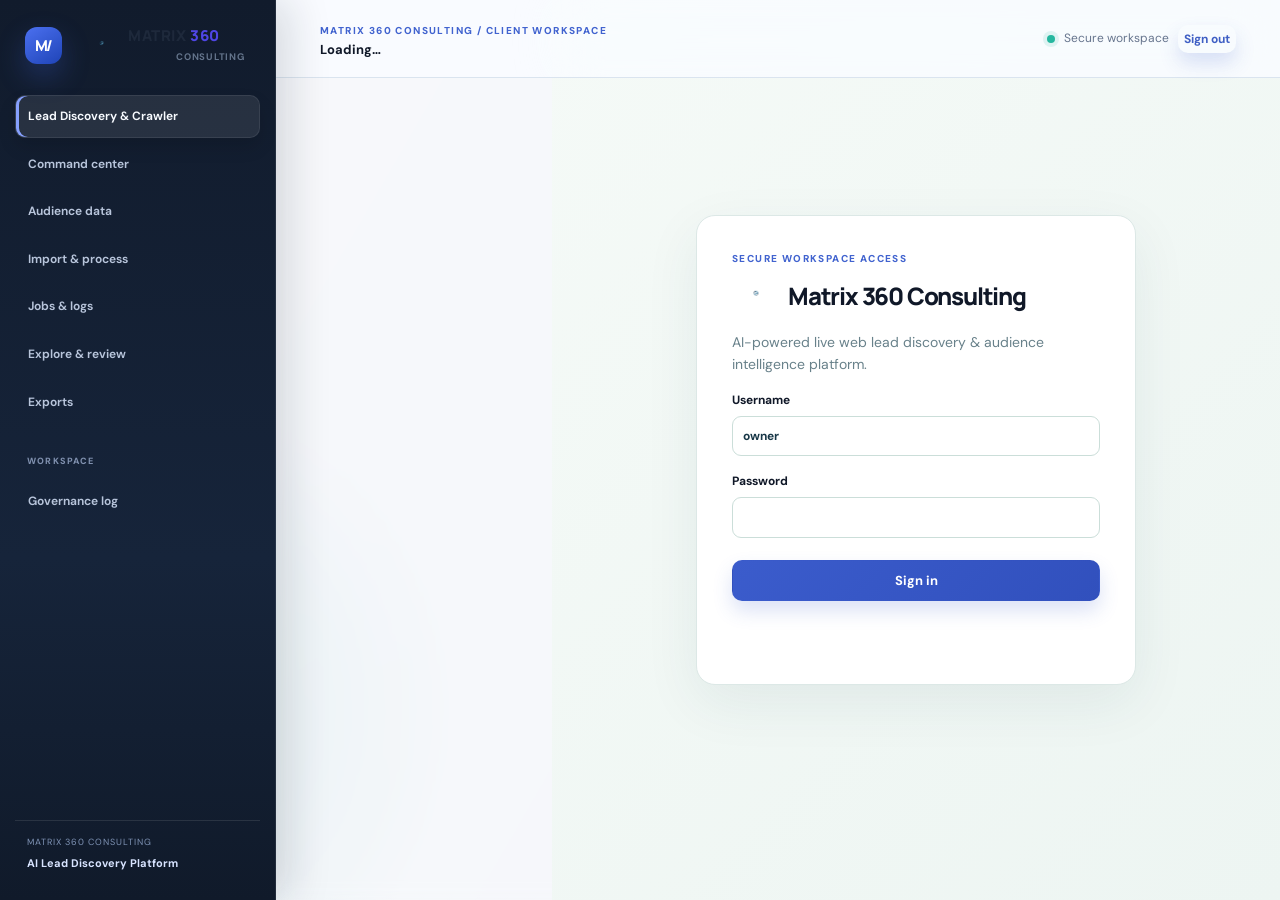
==== index.html @ 5365d666 "fix: deploy static UI at repository root and link live Render backend" ====
<!doctype html>
<html lang="en">
<head>
  <meta charset="utf-8" />
  <meta name="viewport" content="width=device-width, initial-scale=1" />
  <title>Matrix 360 Consulting | AI Lead Discovery & Intelligence Platform</title>
  <link rel="icon" href="/favicon.svg" type="image/svg+xml" />
  <link rel="stylesheet" href="/styles.css" />
  <link rel="stylesheet" href="/overrides.css" />
</head>
<body>
  <div class="app-shell">
    <aside class="sidebar" aria-label="Primary navigation">
      <div class="wordmark" style="display:flex;align-items:center;gap:10px;">
        <img src="/assets/logo.png" alt="Matrix 360 Logo" style="height:36px;width:36px;object-fit:contain;" />
        <div>
          <span style="font-size:15px;font-weight:800;letter-spacing:0.04em;color:#1e293b;display:block;line-height:1.1;">MATRIX <span style="color:#4f46e5;">360</span></span>
          <small style="font-size:9.5px;font-weight:700;color:#64748b;letter-spacing:0.08em;text-transform:uppercase;">Consulting</small>
        </div>
      </div>
      <nav>
        <a class="active" href="#discovery" data-page-link="discovery">Lead Discovery &amp; Crawler</a>
        <a href="#overview" data-page-link="dashboard">Command center</a><a href="#library" data-page-link="upload">Audience data</a>
        <a href="#processing" data-page-link="processing">Import &amp; process</a><a href="#activity" data-page-link="jobs">Jobs &amp; logs</a>
        <a href="#results" data-page-link="results">Explore &amp; review</a><a href="#exports" data-page-link="exports">Exports</a>
        <p>Workspace</p><a href="#audit" data-page-link="audit">Governance log</a>
      </nav>
      <div class="mode">MATRIX 360 CONSULTING<br><strong>AI Lead Discovery Platform</strong></div>
    </aside>
    <main>
      <header><div><span class="eyebrow">MATRIX 360 CONSULTING / CLIENT WORKSPACE</span><strong id="workspace">Loading…</strong></div><div class="status"><i></i> Secure workspace <button id="logout" class="quiet">Sign out</button></div></header>
      <section id="login-panel" class="login-panel">
        <div class="login-card">
          <p class="eyebrow">SECURE WORKSPACE ACCESS</p>
          <div style="display:flex;align-items:center;gap:12px;margin-bottom:12px;">
            <img src="/assets/logo.png" alt="Matrix 360 Logo" style="height:44px;width:44px;object-fit:contain;" />
            <h1 style="margin:0;font-size:24px;">Matrix 360 Consulting</h1>
          </div>
          <p>AI-powered live web lead discovery &amp; audience intelligence platform.</p>
          <form id="login-form"><label>Username<input name="username" autocomplete="username" value="owner" required /></label><label>Password<input name="password" type="password" autocomplete="current-password" required /></label><button>Sign in</button></form><p id="login-error" role="alert"></p>
        </div>
      </section>
      <div id="console" hidden>
        <nav class="workflow-rail" aria-label="Guided workflow">
          <button type="button" class="active" data-workflow-page="discovery" data-workflow-step="0"><span>00</span><strong>Discover</strong><small>Zero-API web crawler</small></button>
          <i aria-hidden="true"></i>
          <button type="button" data-workflow-page="upload" data-workflow-step="1"><span>01</span><strong>Import</strong><small>Upload &amp; inspect</small></button>
          <i aria-hidden="true"></i>
          <button type="button" data-workflow-page="processing" data-workflow-step="2"><span>02</span><strong>Define</strong><small>Review the plan</small></button>
          <i aria-hidden="true"></i>
          <button type="button" data-workflow-page="jobs" data-workflow-step="3"><span>03</span><strong>Review</strong><small>Results &amp; exports</small></button>
        </nav>
                <section id="discovery" class="panel" data-page="discovery">
          <div class="panel-heading">
            <div>
              <p class="eyebrow">STEP 0 · AI LEAD FINDER &amp; SMART DISCOVERY STUDIO</p>
              <h2>AI Lead Finder &amp; Live Web Discovery</h2>
              <p>Find, verify and rank West Bengal business leads with zero effort. Type what you need or tap smart filter pills below—our automated live crawler discovers fresh public company records, verified directors, phone numbers and emails in real-time.</p>
            </div>
          </div>

          <!-- Hero Search & Action Bar -->
          <div style="background:#fff;border:1px solid #e2e8f0;border-radius:16px;padding:18px;box-shadow:0 3px 12px rgba(15,23,42,0.03);">
            <!-- Lead Target & Live Speed Selector -->
            <div style="display:flex;gap:14px;align-items:center;flex-wrap:wrap;margin-bottom:14px;padding-bottom:12px;border-bottom:1px solid #f1f5f9;">
              <label style="font-size:13px;font-weight:700;color:#1e293b;display:flex;align-items:center;gap:8px;">
                <span>🎯 Target Campaign Lead Count:</span>
                <select id="target-lead-count" style="height:36px;border-radius:8px;border:1.5px solid #4f46e5;padding:0 12px;font-size:13px;font-weight:700;color:#1e293b;background:#f8faff;cursor:pointer;">
                  <option value="50">50 leads (Fast ~ 1-2 min)</option>
                  <option value="100">100 leads (Quick ~ 3-4 min)</option>
                  <option value="200" selected>200 leads (Standard Campaign ~ 6-8 min)</option>
                  <option value="500">500 leads (Deep Market Scan ~ 15-20 min)</option>
                  <option value="1000">1,000 leads (Enterprise Scale ~ 35-40 min)</option>
                </select>
              </label>
              <div id="campaign-speed-badge" style="display:none;align-items:center;gap:6px;background:#f0fdf4;border:1px solid #86efac;border-radius:8px;padding:4px 12px;">
                <span style="display:inline-block;width:8px;height:8px;border-radius:50%;background:#22c55e;animation:pulse 1.2s infinite;"></span>
                <span id="campaign-speed-text" style="font-size:12px;font-weight:700;color:#15803d;">0.0 leads/min</span>
              </div>
            </div>

            <!-- Live Progress Bar (shown when crawling) -->
            <div id="campaign-progress-wrap" style="display:none;margin-bottom:14px;background:#f8faff;border:1px solid #cbd5e1;border-radius:10px;padding:12px 16px;">
              <div style="display:flex;justify-content:space-between;align-items:center;margin-bottom:8px;">
                <span style="font-size:12px;font-weight:700;color:#1e293b;" id="campaign-progress-label">🕷️ Live crawling public web data... 0 leads found</span>
                <span style="font-size:12px;font-weight:600;color:#4f46e5;" id="campaign-progress-eta">Estimating time...</span>
              </div>
              <div style="background:#e2e8f0;border-radius:999px;height:8px;overflow:hidden;">
                <div id="campaign-progress-bar" style="height:100%;background:linear-gradient(90deg,#4f46e5,#818cf8);border-radius:999px;width:0%;transition:width 0.4s ease;"></div>
              </div>
              <div style="margin-top:6px;font-size:11px;color:#64748b;" id="campaign-progress-sub">Autonomous zero-API multi-vector crawler scanning West Bengal industrial estates, registries &amp; portals...</div>
            </div>
            <div style="display:flex;gap:10px;align-items:center;flex-wrap:wrap;">
              <input id="discovery-prompt" type="text" placeholder="e.g. Factory, steel &amp; warehouse owners in Howrah &amp; Hooghly with strong business scale..." value="Manufacturing plants, steel fabrication and chemical industrial units in Howrah and Hooghly West Bengal" style="flex:1;min-width:260px;min-height:42px;border-radius:10px;border:1px solid #cbd5e1;padding:0 14px;font-size:13px;font-family:inherit;" />
              <button type="button" id="btn-discover-live" style="background:linear-gradient(135deg,#4f46e5,#4338ca);color:#fff;font-weight:700;border:none;border-radius:10px;padding:0 18px;min-height:42px;cursor:pointer;box-shadow:0 4px 12px rgba(79,70,229,0.22);font-size:13px;">✨ Discover Fresh Leads (Live Crawl)</button>
              <button type="button" id="btn-load-corpus" class="secondary" style="border-radius:10px;min-height:42px;font-size:13px;">🔄 Refresh Leads</button>
            </div>

            <!-- 1-Tap Quick Ideas -->
            <div style="margin-top:12px;padding-top:12px;border-top:1px solid #f1f5f9;display:flex;flex-wrap:wrap;align-items:center;gap:6px;">
              <span style="font-size:12px;font-weight:600;color:#64748b;margin-right:4px;">Quick 1-tap ideas:</span>
              <button type="button" class="pill-btn chip-btn" data-preset="corporate-promoters">👑 Corporate Promoters &amp; MDs (High-Turnover)</button>
              <button type="button" class="pill-btn chip-btn active" data-preset="howrah-steel">🏭 Factory &amp; Warehouse Owners</button>
              <button type="button" class="pill-btn chip-btn" data-preset="luxury-cars">🚘 Luxury Car &amp; Fleet Owners (BMW, Fortuner)</button>
              <button type="button" class="pill-btn chip-btn" data-preset="hni-business">💎 High-Income Business Families</button>
              <button type="button" class="pill-btn chip-btn" data-preset="show-all">🌍 Show All Verified Leads</button>
            </div>

                        <!-- Live Scraping Desktop Window (In-CRM Crawler Monitor) -->
            <div id="live-crawler-desktop" style="display:none;margin-top:14px;background:#0f172a;border-radius:14px;border:1px solid #334155;box-shadow:0 8px 30px rgba(0,0,0,0.25);overflow:hidden;font-family:ui-monospace,SFMono-Regular,Menlo,Monaco,Consolas,monospace;">
              <!-- Simulated Browser & Desktop Chrome Title Bar -->
              <div style="background:#1e293b;padding:8px 14px;display:flex;align-items:center;justify-content:space-between;border-bottom:1px solid #334155;">
                <div style="display:flex;align-items:center;gap:8px;">
                  <span style="display:inline-block;width:11px;height:11px;border-radius:50%;background:#ef4444;"></span>
                  <span style="display:inline-block;width:11px;height:11px;border-radius:50%;background:#f59e0b;"></span>
                  <span style="display:inline-block;width:11px;height:11px;border-radius:50%;background:#10b981;"></span>
                  <span style="font-size:11px;font-weight:700;color:#94a3b8;margin-left:8px;font-family:sans-serif;">🖥️ Matrix 360 Headless Autonomous Web Crawler — Live CRM Desktop Feed</span>
                </div>
                <div style="display:flex;align-items:center;gap:10px;">
                  <span id="desktop-engine-status" style="font-size:10px;color:#38bdf8;background:#0c4a6e;padding:2px 8px;border-radius:4px;font-weight:700;font-family:sans-serif;">ACTIVE LIVE CRAWL</span>
                  <span id="desktop-pages-crawled" style="font-size:11px;color:#a7f3d0;font-family:sans-serif;">Pages Visited: 0</span>
                </div>
              </div>

              <!-- Browser URL Address Bar -->
              <div style="background:#0f172a;padding:8px 14px;display:flex;align-items:center;gap:10px;border-bottom:1px solid #1e293b;">
                <span style="font-size:11px;color:#10b981;display:flex;align-items:center;gap:4px;">🔒 TLS 1.3</span>
                <span style="color:#64748b;font-size:11px;">Visiting:</span>
                <div id="desktop-current-url" style="flex:1;background:#1e293b;border-radius:6px;padding:4px 10px;color:#38bdf8;font-size:11px;overflow:hidden;text-overflow:ellipsis;white-space:nowrap;border:1px solid #334155;">
                  https://duckduckgo.com/html/
                </div>
                <span id="desktop-http-status" style="font-size:10px;font-weight:700;color:#10b981;background:#064e3b;padding:2px 6px;border-radius:4px;">200 OK</span>
              </div>

              <!-- Live Crawler Terminal Feed -->
              <div id="desktop-crawler-log" style="height:150px;overflow-y:auto;padding:12px 14px;color:#38bdf8;font-size:11px;line-height:1.6;background:#020617;">
                <div style="color:#64748b;">[INIT] Matrix 360 autonomous lead crawler initialized...</div>
              </div>

              <!-- Status Footer -->
              <div style="background:#1e293b;padding:6px 14px;display:flex;justify-content:space-between;align-items:center;font-size:11px;color:#94a3b8;font-family:sans-serif;">
                <div><strong style="color:#cbd5e1;">Current Target:</strong> <span id="desktop-current-company" style="color:#38bdf8;">Scanning West Bengal registries...</span></div>
                <div><strong style="color:#cbd5e1;">Verified Contacts Decoded:</strong> <span id="desktop-contacts-count" style="color:#34d399;font-weight:700;">0</span></div>
              </div>
            </div>

            <!-- Automated Live Crawler Pulse Banner -->
            <div id="live-crawl-status" class="live-crawl-banner">
              <div>
                <span class="live-crawl-pulse"></span>
                <strong>Automated Live Crawler:</strong> <span id="live-crawl-status-text">Ready. Continuously crawling 67+ verified industrial estates &amp; public registers.</span>
              </div>
              <div style="display:flex;gap:8px;align-items:center;">
                <span class="badge" style="background:#e0e7ff;color:#4338ca;">100% Zero-API · Autonomous</span>
                <span id="supabase-status-pill" class="badge">Supabase REST Active</span>
              </div>
            </div>
          </div>

          <!-- AI Smart Filters (Interactive Tap Pills) -->
          <div class="smart-filter-container">
            <div style="display:flex;justify-content:space-between;align-items:center;flex-wrap:wrap;gap:8px;">
              <div>
                <strong style="font-size:13px;color:#1e293b;text-transform:uppercase;letter-spacing:0.04em;">Smart Filter Pills</strong>
                <span style="font-size:12px;color:#64748b;margin-left:8px;">Tap pills below to dynamically filter your audience</span>
              </div>
              <div style="display:flex;gap:10px;font-size:12px;">
                <button type="button" id="btn-select-all-pills" style="background:none;border:none;color:#4f46e5;font-weight:700;cursor:pointer;">Select All</button>
                <span style="color:#cbd5e1;">|</span>
                <button type="button" id="btn-reset-pills" style="background:none;border:none;color:#64748b;font-weight:600;cursor:pointer;">Reset Filters</button>
              </div>
            </div>

            <div class="smart-filter-grid">
              <!-- Industry Column -->
              <div class="smart-filter-box">
                <strong>🏭 Company Industry</strong>
                <div class="pill-group" id="filter-group-sector">
                  <button type="button" class="pill-btn active" data-filter-type="sector" data-filter-val="manufacturing">Manufacturing &amp; Steel</button>
                  <button type="button" class="pill-btn active" data-filter-type="sector" data-filter-val="foundry">Foundry &amp; Forging</button>
                  <button type="button" class="pill-btn active" data-filter-type="sector" data-filter-val="logistics">Warehousing &amp; 3PL</button>
                  <button type="button" class="pill-btn active" data-filter-type="sector" data-filter-val="chemical">Chemicals &amp; Plastics</button>
                  <button type="button" class="pill-btn" data-filter-type="sector" data-filter-val="food">Food &amp; Agro Processing</button>
                  <button type="button" class="pill-btn" data-filter-type="sector" data-filter-val="engineering">Engineering &amp; IT</button>
                </div>
              </div>

              <!-- Company Scale Column -->
              <div class="smart-filter-box">
                <strong>📈 Business Scale (Turnover)</strong>
                <div class="pill-group" id="filter-group-turnover">
                  <button type="button" class="pill-btn active" data-filter-type="turnover" data-filter-val="gt_25cr">Enterprise (₹25 Cr+)</button>
                  <button type="button" class="pill-btn active" data-filter-type="turnover" data-filter-val="gt_5cr">Mid-Market (₹5 Cr – ₹25 Cr)</button>
                  <button type="button" class="pill-btn active" data-filter-type="turnover" data-filter-val="gt_1cr">MSME (₹1 Cr – ₹5 Cr)</button>
                  <button type="button" class="pill-btn" data-filter-type="turnover" data-filter-val="all_turnover">Include Unreported</button>
                </div>
              </div>

              <!-- Role Seniority Column -->
              <div class="smart-filter-box">
                <strong>👑 Person's Role</strong>
                <div class="pill-group" id="filter-group-role">
                  <button type="button" class="pill-btn active" data-filter-type="role" data-filter-val="owner">Owner / Promoter / MD</button>
                  <button type="button" class="pill-btn active" data-filter-type="role" data-filter-val="director">Director / Plant Head</button>
                  <button type="button" class="pill-btn" data-filter-type="role" data-filter-val="manager">Procurement / Ops Head</button>
                </div>
              </div>

              <!-- Vehicles & Purchasing Power Column -->
              <div class="smart-filter-box">
                <strong>🚘 Vehicles &amp; Assets</strong>
                <div class="pill-group" id="filter-group-affluence">
                  <button type="button" class="pill-btn active" data-filter-type="affluence" data-filter-val="luxury">Luxury SUVs (BMW, Defender, Fortuner)</button>
                  <button type="button" class="pill-btn active" data-filter-type="affluence" data-filter-val="fleet">Commercial Fleets (BharatBenz, Trucks)</button>
                  <button type="button" class="pill-btn" data-filter-type="affluence" data-filter-val="hni">High Purchasing Power</button>
                </div>
              </div>
            </div>
          </div>

          <!-- 4-Card Summary Metric Strip -->
          <div class="lead-metric-strip">
            <div class="lead-metric-card">
              <span>Matching Verified Leads</span>
              <strong id="stat-matched" style="color:#4f46e5;">0</strong>
              <small>Verified &amp; ready to contact</small>
            </div>
            <div class="lead-metric-card">
              <span>🔥 Top Priority Matches</span>
              <strong id="stat-hot" style="color:#059669;">0</strong>
              <small>Highest qualification fit</small>
            </div>
            <div class="lead-metric-card">
              <span>Average Business Scale</span>
              <strong id="stat-turnover" style="color:#0f172a;">₹0 Cr</strong>
              <small>Annual turnover estimate</small>
            </div>
            <div class="lead-metric-card">
              <span>Average Car / Fleet Value</span>
              <strong id="stat-cars" style="color:#d97706;">₹0 L</strong>
              <small>Observed vehicles &amp; fleets</small>
            </div>
          </div>

          <!-- Leads Table with Best Leads Sorting & 1-Click Engine Transfer -->
          <div class="leads-section" style="margin-top:20px;">
            <div class="leads-header-row">
              <div style="display:flex;align-items:center;gap:12px;flex-wrap:wrap;">
                <label style="font-size:12px;font-weight:700;color:#334155;">Sort By:
                  <select id="leads-sort-by" style="height:36px;border-radius:8px;border:1px solid #cbd5e1;padding:0 8px;font-size:12px;font-weight:600;">
                    <option value="best_fit">✨ Best Overall Match for Brand</option>
                    <option value="buying_power">💎 Highest Buying Power &amp; Wealth</option>
                    <option value="turnover">🏢 Largest Company Turnover First</option>
                    <option value="cars">🚘 Most Expensive Cars &amp; Fleets First</option>
                    <option value="confidence">🎯 Highest Verification Confidence</option>
                  </select>
                </label>
                <select id="leads-filter-district" style="height:36px;border-radius:8px;border:1px solid #cbd5e1;padding:0 8px;font-size:12px;">
                  <option value="all">All Districts</option>
                  <option value="Howrah">Howrah</option>
                  <option value="Hooghly">Hooghly</option>
                  <option value="Kolkata">Kolkata</option>
                  <option value="Paschim Bardhaman">Paschim Bardhaman</option>
                  <option value="North 24 Parganas">North 24 Parganas</option>
                  <option value="South 24 Parganas">South 24 Parganas</option>
                </select>
                <input type="search" id="leads-search-input" placeholder="Search name, company, car, or city..." style="height:36px;border-radius:8px;border:1px solid #cbd5e1;padding:0 12px;font-size:12px;min-width:220px;" />
              </div>
              <div style="display:flex;gap:8px;align-items:center;flex-wrap:wrap;">
                <button type="button" id="btn-download-csv" class="secondary" style="border-radius:8px;height:38px;font-size:12px;font-weight:700;">⬇ Full CSV</button>
                <button type="button" id="btn-download-whatsapp" style="background:linear-gradient(135deg,#25d366,#128c7e);color:#fff;border:none;font-weight:700;border-radius:8px;padding:0 14px;height:38px;font-size:12px;cursor:pointer;box-shadow:0 4px 10px rgba(37,211,102,0.22);">📱 WhatsApp Campaign</button>
                <button type="button" id="btn-download-email" style="background:linear-gradient(135deg,#3b82f6,#2563eb);color:#fff;border:none;font-weight:700;border-radius:8px;padding:0 14px;height:38px;font-size:12px;cursor:pointer;box-shadow:0 4px 10px rgba(59,130,246,0.22);">📧 Email Campaign</button>
                <button type="button" id="btn-send-to-engine" style="background:linear-gradient(135deg, #059669, #10b981);color:#fff;border:none;font-weight:700;border-radius:8px;padding:0 16px;height:38px;font-size:12px;cursor:pointer;box-shadow:0 4px 12px rgba(16,185,129,0.25);">🚀 Send to Engine →</button>
              </div>
            </div>

            <div class="table-wrap" style="max-height:560px;overflow-y:auto;border-radius:10px;border:1px solid #e2e8f0;">
              <table>
                <thead>
                  <tr>
                    <th>Company Name</th>
                    <th>District</th>
                    <th>Director / Contact Person</th>
                    <th>Phone</th>
                    <th>Email</th>
                    <th>Est. Turnover</th>
                    <th>Observed Fleet / Vehicles</th>
                    <th>Brand Fit</th>
                    <th>Score</th>
                  </tr>
                </thead>
                <tbody id="discovery-leads-tbody">
                  <tr><td colspan="9" style="text-align:center;padding:24px;">Loading discovered leads from live corpus…</td></tr>
                </tbody>
              </table>
            </div>
            <div id="discovery-transfer-status" class="notice" style="margin-top:12px;" hidden></div>
          </div>
        </section>
        <section id="overview" class="page-heading spatial-hero" data-page="dashboard"><div><p class="eyebrow">COMMAND CENTER</p><h1>Audience intelligence, in perspective.</h1><p>Bring source data, evidence-bound West Bengal classifications and review-ready exports into one accountable workspace.</p></div><div class="hero-actions"><span class="hero-orb" aria-hidden="true"></span><button id="new-job">Import audience data →</button></div></section>
        <section class="metrics" aria-label="Workspace statistics" data-page="dashboard"><article><span>Datasets</span><strong id="dataset-count">0</strong></article><article><span>Queued / running</span><strong id="active-count">0</strong></article><article><span>Completed</span><strong id="completed-count">0</strong></article><article><span>Review queue</span><strong id="review-count">0</strong></article></section>
        <section id="library" class="panel" data-page="upload"><div class="panel-heading"><div><p class="eyebrow">STEP 1 OF 3 · DATA LIBRARY</p><h2>Upload sources</h2><p>CSV, TSV, XLSX, XLS, XLSB or Parquet. Files stream to the local service; formulas are never executed.</p></div></div>
          <form id="upload-form"><label class="dropzone" id="dropzone" tabindex="0"><input id="files" name="files" type="file" multiple accept=".csv,.tsv,.xlsx,.xls,.xlsb,.parquet,.jsonl,.ndjson" /><strong>Drop one or more source files here</strong><span>One file works for a quick test; multiple files are kept as separate sources in the same processing job. Folder selection is supported in Chromium-based browsers.</span><input id="folder" type="file" webkitdirectory directory multiple hidden /></label><div class="upload-actions"><button type="button" class="secondary" id="choose-files">Choose files</button><button type="button" class="secondary" id="choose-folder">Choose folder</button><button id="upload" disabled>Upload &amp; inspect</button></div></form>
          <div id="file-tree" class="file-tree empty">No files selected.</div><div id="inspection" class="inspection" hidden></div>
          <section id="schema-catalog" class="schema-catalog" hidden aria-live="polite"><div class="schema-catalog-heading"><div><p class="eyebrow">IMPORT-LED FILTER CATALOG</p><h3>Fields detected from this dataset</h3><p id="schema-catalog-copy">Core identity and location fields are preserved. The remaining observed columns become filter candidates.</p></div><button id="improve-schema" class="secondary" type="button" hidden>AI refine labels</button></div><div id="schema-summary" class="schema-summary"></div><div id="schema-fields" class="schema-fields"></div><p id="schema-ai-notice" class="notice"></p></section>
        </section>
        <section id="processing" class="panel" data-page="processing"><div class="panel-heading"><div><p class="eyebrow">STEP 2 OF 3 · PROCESSING</p><h2>Tell us what you need</h2><p>Use your preferred language. Describe the audience in plain words, or leave it empty to process the complete uploaded dataset with the evidence-bound V4 rules.</p></div></div><div class="mode-switch" role="group" aria-label="Processing mode"><button type="button" class="selected" data-process-mode="verified">Guided AI</button><button type="button" data-process-mode="ai-direct">AI Direct</button></div><div id="dataset-picker" class="empty">Upload a dataset to begin.</div><div id="verified-mode"><div class="ai-direct"><div><p class="eyebrow">GUIDED AI · REVIEWABLE FILTERS</p><h3>Describe the intended audience</h3><p id="pipeline-planner-status">Write in any language. AI receives only your objective and eligible non-contact column headers—never source rows, names, phones, emails or addresses.</p></div><label>What should this data find? <span class="field-optional">Optional</span><textarea id="pipeline-objective" maxlength="600" placeholder="Example: Howrah ke manufacturing businesses / West Bengal manufacturing companies in Howrah"></textarea><small class="notice">No filters in your request? Leave this blank and start complete evidence-bound processing.</small></label><div class="ai-actions"><button id="suggest-pipeline-plan" type="button" class="secondary" disabled>Prepare safe plan</button><button id="preview-pipeline-plan" type="button" class="secondary" disabled>Validate &amp; preview</button></div><div id="pipeline-plan-status" class="notice">Select an uploaded dataset. You can either describe the audience or process all uploaded records.</div><div id="pipeline-plan-editor" class="filter-plan-editor" hidden></div></div><div class="filters"><label>Client export files<select id="process-profile-filter" multiple size="4"><option value="lakhotia" selected>Lakhotia Industrial</option><option value="shree" selected>Shree Heights</option><option value="vrindavan" selected>Vrindavan Greens</option></select></label><label>Limit client exports to districts<select id="process-district-filter" multiple size="6"></select></label><label><input id="ai-review-enabled" type="checkbox" /> Optional AI research review<small>Uses company, sector, district and geography status only. It adds review suggestions, never changes a classification or export. It requires a positive local spending cap and explicit approval.</small></label><small>Leave districts unselected to include matches from every West Bengal district. A record can remain in more than one selected client file when it matches more than one profile.</small></div><button id="start-job" disabled>Start complete evidence-bound processing</button></div><div id="ai-direct-mode" hidden><div class="ai-direct"><div><p class="eyebrow">AI DIRECT · PLAN THEN EXECUTE</p><h3>Start from a business profile</h3><p>AI context: the selected versioned business profile, your objective, and eligible non-contact headers. Source rows, names, phones, emails and addresses never leave this service.</p></div><label>Business profile<select id="ai-direct-profile"><option value="">No profile context</option></select></label><label>Objective<textarea id="ai-objective" maxlength="600" placeholder="Write the outcome in your preferred language"></textarea></label><div class="ai-actions"><button id="suggest-audience-plan" type="button" class="secondary" disabled>Prepare safe plan</button><button id="start-ai-job" type="button" disabled>Approve plan &amp; generate leads</button></div><div id="audience-plan" class="notice">Select an uploaded dataset, choose a profile prompt if applicable, then review the generated filter plan.</div></div></div><p class="notice">Exports are research outputs, not consent to contact. The local Matrix Engine V4 rules are versioned and testable.</p></section>
        <section id="activity" class="panel" data-page="jobs"><div class="panel-heading"><div><p class="eyebrow">STEP 3 OF 3 · JOBS &amp; LOGS</p><h2>Current processing</h2><p>Only queued and running work appears here. Open History to access earlier imports, completed jobs, logs and downloads.</p></div><div class="job-heading-actions"><button id="toggle-history-drawer" type="button" class="secondary">Open history <span id="job-history-count">0</span></button><button class="secondary refresh">Refresh</button></div></div><div id="jobs" class="empty">No processing is running. Open History to inspect completed work or download exports.</div><div id="job-log" class="job-log empty">Choose a job from History to see its processing log.</div><a id="download-job-log" class="secondary log-download" hidden>Download selected job log</a></section>
          <section id="results" class="panel" data-page="results"><div class="panel-heading"><div><p class="eyebrow">RESULTS &amp; REVIEW</p><h2>Audience explorer</h2><p>Layer observed source filters to define a campaign segment. Filters never infer consent or intent.</p></div><div><input id="search" placeholder="Search name, company, city or email" /><button id="run-search" class="secondary">Search</button></div></div><div class="filters"><label>Geography<select id="geo-filter" multiple size="5"><option>WB_CONFIRMED</option><option>WB_POSSIBLE</option><option>OUTSIDE_WB</option><option>GEO_UNKNOWN</option><option>REVIEW_REQUIRED</option></select></label><label>Districts<select id="district-filter" multiple size="6"></select></label><label>Client research views<select id="profile-filter" multiple size="3"><option value="lakhotia">Lakhotia Industrial</option><option value="shree">Shree Heights</option><option value="vrindavan">Vrindavan Greens</option></select></label><small>Filters combine with AND. Multiple values inside a filter use OR.</small></div><div class="filter-builder"><div><p class="eyebrow">FULL-DATASET FILTER BUILDER</p><h3>Filter only what this processed dataset contains</h3><p id="filter-hint" class="notice">Select a processed job to inspect available fields.</p></div><div class="filter-controls"><label>Field<select id="advanced-filter-field" disabled></select></label><label>Rule<select id="advanced-filter-operator" disabled><option value="contains">contains</option><option value="not_contains">does not contain</option><option value="is_any_of">is exactly one of</option><option value="is_none_of">is not one of</option><option value="is_present">is present</option><option value="is_empty">is empty</option></select></label><label id="advanced-filter-value-label">Value<input id="advanced-filter-value" list="advanced-filter-values" placeholder="For example: Tata, SUV, manufacturing" disabled /><datalist id="advanced-filter-values"></datalist></label><button id="add-advanced-filter" class="secondary" disabled>Add filter</button></div><div id="active-advanced-filters" class="filter-chips empty">No additional filters applied.</div><p id="vehicle-filter-notice" class="notice" hidden></p></div><p id="result-meta" class="notice">Select a completed job to review its records.</p><div class="table-wrap" style="max-height:560px;overflow-y:auto;border-radius:10px;border:1px solid #e2e8f0;"><table><thead id="result-head"></thead><tbody id="result-body"></tbody></table></div></section>
        <section id="exports" class="panel" data-page="exports"><div class="panel-heading"><div><p class="eyebrow">EXPORTS</p><h2>Download generated files</h2><p>Choose a completed job, then download individual client CSVs, the combined workbook, or the manifest.</p></div></div><div id="export-list" class="empty">Select a completed job to load exports.</div></section>
        <section id="audit" class="panel" data-page="audit"><div class="panel-heading"><div><p class="eyebrow">AUDIT LOG</p><h2>Recent local activity</h2></div><a href="/api/v1/audit/download" class="secondary">Download audit log</a></div><div id="audit-list" class="empty">No activity loaded.</div></section>
        <button id="history-drawer-tab" class="history-drawer-tab" type="button" aria-controls="history-drawer">History <span id="history-tab-count">0</span></button>
        <aside id="history-drawer" class="history-drawer" aria-label="Workspace history" hidden><div class="history-drawer-heading"><div><p class="eyebrow">WORKSPACE HISTORY</p><h2>Imports, jobs &amp; files</h2><p>Everything completed or previously uploaded is kept here.</p></div><button id="close-history-drawer" class="quiet" type="button" aria-label="Hide history">×</button></div><section class="history-section"><div class="history-section-heading"><strong>Imported data</strong><span id="history-dataset-count">0</span></div><p class="notice">Choose a prior import to process it again.</p><div id="history-dataset-list" class="history-list empty">No imported datasets.</div></section><section class="history-section"><div class="history-section-heading"><strong>Completed jobs</strong><span id="history-job-count">0</span></div><p class="notice">Choose a job to view its log, results and downloads.</p><div id="history-drawer-list" class="history-list empty">No completed jobs.</div></section></aside>
      </div>
    </main>
  </div>
  <div id="toast" role="status" aria-live="polite"></div>
  <script src="/app.js"></script>
</body>
</html>
---- styles.css ----
@import url('https://fonts.googleapis.com/css2?family=DM+Sans:wght@400;500;600;700&family=Manrope:wght@500;600;700;800&display=swap');

:root{--ink:#183747;--muted:#68818a;--teal:#087c79;--teal-dark:#075b59;--mint:#e9f4ef;--cream:#f8faf9;--paper:#fff;--line:#dce8e6;--amber:#9a6a2b;--shadow:0 18px 55px rgba(22,70,74,.075)}
.mode-switch{display:flex;gap:.45rem;margin:0 0 1rem}.mode-switch button{background:#eef3f5;color:#31505a;border:1px solid #d7e2e5}.mode-switch button.selected{background:#097b89;color:#fff;border-color:#097b89}.ai-direct{border:1px solid #cfe4e7;border-radius:14px;padding:1rem;background:#f8fcfc;display:grid;gap:.8rem}.ai-direct textarea{display:block;width:100%;min-height:88px;margin-top:.35rem;resize:vertical;font:inherit;padding:10px;border:1px solid #cbded9;border-radius:9px}.ai-actions{display:flex;gap:.6rem;flex-wrap:wrap}.ai-direct code{display:block;white-space:pre-wrap;overflow-wrap:anywhere;margin:.5rem 0;color:#174c56}
*{box-sizing:border-box}html{scroll-behavior:smooth}body{margin:0;background:var(--cream);color:var(--ink);font:14px/1.55 'DM Sans',Segoe UI,sans-serif}.app-shell{display:flex;min-height:100vh}.sidebar{position:fixed;z-index:4;width:248px;min-height:100vh;background:#edf5f2;color:var(--ink);padding:25px 14px 18px;border-right:1px solid #d8e7e2;display:flex;flex-direction:column}.wordmark{font:800 19px Manrope,sans-serif;letter-spacing:-.06em;color:var(--ink);padding:5px 12px 29px}.wordmark:before{content:'M/';display:inline-grid;place-items:center;width:37px;height:37px;margin-right:10px;border-radius:10px;background:var(--teal);color:#fff;font-size:15px;letter-spacing:-.12em;vertical-align:middle}.wordmark span{color:var(--teal)}.wordmark small{display:block;margin:7px 0 0 48px;font:700 9px 'DM Sans',sans-serif;letter-spacing:.13em;text-transform:uppercase;color:#72908d}.sidebar nav{display:grid;gap:3px}.sidebar a{padding:10px 12px;border-radius:9px;color:#55717a;text-decoration:none;font-size:12px;font-weight:650;transition:background .18s,color .18s,box-shadow .18s}.sidebar a:hover,.sidebar a.active{background:#fff;color:var(--teal);box-shadow:inset 3px 0 var(--teal),0 3px 12px rgba(20,85,74,.06)}.sidebar nav p{font-size:9px;font-weight:800;letter-spacing:.13em;text-transform:uppercase;margin:22px 12px 6px;color:#7d9894}.mode{margin-top:auto;padding:15px 12px 5px;border-top:1px solid #d7e5e1;color:#78918d;font-size:9px;letter-spacing:.11em}.mode strong{display:block;margin-top:5px;font-size:11px;letter-spacing:0;color:#17635d}main{margin-left:248px;width:calc(100% - 248px);max-width:1540px;padding-bottom:60px}header{height:76px;background:rgba(255,255,255,.94);backdrop-filter:blur(16px);border-bottom:1px solid var(--line);display:flex;align-items:center;justify-content:space-between;padding:0 42px}.eyebrow{font-size:10px;font-weight:800;letter-spacing:.14em;color:var(--teal);margin:0 0 7px}.status{font-size:12px;color:var(--muted);display:flex;gap:9px;align-items:center}.status i{height:8px;width:8px;border-radius:50%;background:#0b8a7c;box-shadow:0 0 0 3px #e1f3eb}.quiet{border:0;background:none;color:var(--teal);padding:6px;font:700 12px 'DM Sans',sans-serif;cursor:pointer}.page-heading{padding:48px 42px 28px;display:flex;justify-content:space-between;align-items:end}.page-heading h1{font:800 32px Manrope,sans-serif;letter-spacing:-.05em;margin:0 0 8px}.page-heading p{margin:0;color:var(--muted);max-width:650px}.page-heading button,button{background:var(--teal);color:white;border:1px solid var(--teal);padding:11px 17px;border-radius:10px;font:700 13px 'DM Sans',sans-serif;cursor:pointer;transition:transform .15s,background .15s,box-shadow .15s}button:hover:not(:disabled){background:var(--teal-dark);transform:translateY(-1px);box-shadow:0 6px 14px rgba(6,112,103,.16)}button:disabled{opacity:.5;cursor:not-allowed}.secondary{background:#fff;color:var(--ink);border-color:#cbded9}.secondary:hover:not(:disabled){background:#f0f8f5;color:var(--teal);border-color:var(--teal)}.metrics{padding:0 42px;display:grid;grid-template-columns:repeat(4,1fr);gap:13px}.metrics article,.panel{background:var(--paper);border:1px solid var(--line);border-radius:16px;box-shadow:0 5px 28px rgba(33,74,69,.035)}.metrics article{padding:18px}.metrics span{display:block;color:var(--muted);font-size:11px}.metrics strong{font:800 28px Manrope,sans-serif;color:#123f43;margin-top:5px;display:block;letter-spacing:-.04em}.panel{margin:18px 42px;padding:25px}.panel-heading{display:flex;justify-content:space-between;align-items:start;margin-bottom:19px}.panel h2{font:750 20px Manrope,sans-serif;letter-spacing:-.035em;margin:0 0 5px}.panel-heading p:not(.eyebrow),.notice{color:var(--muted);margin:0}.notice{font-size:12px}.dropzone{display:flex;min-height:145px;border:1.5px dashed #9cc7bd;border-radius:14px;align-items:center;justify-content:center;flex-direction:column;gap:5px;background:#f7fbf9;cursor:pointer;color:var(--muted);transition:.18s}.dropzone strong{font:750 15px Manrope,sans-serif;color:var(--ink)}.dropzone input{display:none}.dropzone.dragging{border-color:var(--teal);background:#edf8f3}.upload-actions{display:flex;gap:10px;margin:15px 0}.file-tree,.inspection{border-top:1px solid var(--line);padding-top:13px}.file-tree.empty,.empty{color:var(--muted)}.file-tree div,.inspection div,.audit{display:flex;justify-content:space-between;padding:10px 0;border-bottom:1px solid #eef3f1}.file-tree span,.audit span{color:var(--muted);font-size:12px}.inspection{display:grid;grid-template-columns:repeat(auto-fit,minmax(260px,1fr));gap:12px}.inspection div{display:block;border:1px solid var(--line);padding:13px;border-radius:11px;background:#fcfefd}.inspection p{color:var(--muted);font-size:12px}.inspection code{font-size:11px;word-break:break-word}.dataset{display:flex;gap:10px;padding:12px;border:1px solid var(--line);border-radius:11px;margin-bottom:8px;cursor:pointer;background:#fbfdfc}.dataset:hover{border-color:#93c7ba}.dataset small{display:block;color:var(--muted);margin-top:3px}.job-list{display:grid;gap:8px}.job{background:#fff;color:var(--ink);border-color:var(--line);display:flex;align-items:center;justify-content:space-between;text-align:left}.job.selected{border-color:#56a99b;background:#f0faf5}.job small{display:block;color:var(--muted);font-weight:400}.filters{display:flex;align-items:end;gap:13px;flex-wrap:wrap;background:#f4f9f7;border:1px solid #dfede7;border-radius:12px;padding:14px;margin-bottom:14px}.filters label{display:grid;gap:5px;color:#45636a;font-size:11px;font-weight:800}.filters select{min-width:166px;background:#fff}.filters small{font-size:11px;color:var(--muted);padding-bottom:3px}select,input{font:inherit;padding:10px;border:1px solid #cbded9;border-radius:9px;background:#fff;color:var(--ink)}select:focus,input:focus{outline:3px solid rgba(15,133,125,.13);border-color:var(--teal)}.table-wrap{overflow:auto;max-height:440px;border:1px solid var(--line);border-radius:11px}table{border-collapse:collapse;width:100%;font-size:12px}th{text-align:left;text-transform:uppercase;letter-spacing:.06em;background:#f7faf9;position:sticky;top:0;color:#728a8d;font-size:10px}th,td{padding:11px 12px;border-bottom:1px solid var(--line);white-space:nowrap}.export{display:flex;justify-content:space-between;padding:13px 0;border-bottom:1px solid var(--line);color:var(--teal);text-decoration:none;font-weight:700}.export span{font-size:12px;color:var(--muted);font-weight:400}#search{width:260px}.login-panel{position:fixed;inset:0 0 0 248px;background:linear-gradient(135deg,#f5faf7,#edf5f2);z-index:2;display:grid;place-items:center}.login-card{width:min(440px,calc(100vw - 48px));background:#fff;border:1px solid var(--line);border-radius:19px;padding:35px;box-shadow:var(--shadow)}.login-card h1{font:800 32px Manrope,sans-serif;letter-spacing:-.05em;margin:0}.login-card>p:not(.eyebrow){color:var(--muted)}form label{display:grid;gap:6px;margin:16px 0;font-weight:700;font-size:12px}form button{width:100%;margin-top:6px}#login-error{color:#b42318;min-height:20px}#toast{position:fixed;right:25px;bottom:25px;background:#133f43;color:#fff;padding:13px 17px;border-radius:10px;box-shadow:var(--shadow);opacity:0;transform:translateY(10px);transition:.2s;pointer-events:none}.show{opacity:1!important;transform:none!important}@media(max-width:900px){.sidebar{width:68px;padding:18px 8px}.wordmark{font-size:0;padding:4px 4px 25px}.wordmark:before{margin:0}.wordmark span,.wordmark small,.sidebar nav p,.sidebar a{font-size:0}.sidebar a{height:40px;padding:0}.mode{display:none}main{margin-left:68px;width:calc(100% - 68px)}.login-panel{left:68px}}@media(max-width:760px){header,.page-heading,.metrics,.panel{padding-left:18px;padding-right:18px;margin-left:0;margin-right:0}.metrics{grid-template-columns:repeat(2,1fr)}.page-heading{align-items:start;gap:18px;flex-direction:column}.panel-heading{gap:12px;flex-direction:column}#search{width:100%}.export{gap:12px;flex-direction:column}.filters{align-items:stretch}.filters label{flex:1}.filters select{width:100%;min-width:0}}@media(max-width:500px){.sidebar{display:none}main{margin:0;width:100%}.login-panel{left:0}.metrics{grid-template-columns:1fr 1fr}.metrics strong{font-size:23px}header{height:66px}.status{font-size:0}.status .quiet{font-size:12px}}
---- overrides.css ----
[hidden] { display: none !important; }
/* Layered, low-contrast city architecture is decorative only. The remote
   Unsplash image is requested at 3840px and all controls retain opaque text
   surfaces for readability. */
body { background:#081721; background-image:linear-gradient(120deg,rgba(5,17,27,.93),rgba(13,42,49,.76)),url('https://images.unsplash.com/photo-1486406146926-c627a92ad1ab?auto=format&fit=crop&w=3840&q=85'); background-attachment:fixed; background-position:center; background-size:cover; }
body::before { content:''; position:fixed; inset:0; pointer-events:none; background:radial-gradient(circle at 78% 12%,rgba(66,232,203,.16),transparent 28%),radial-gradient(circle at 8% 90%,rgba(54,124,255,.14),transparent 24%); z-index:-1; }
.app-shell { background:linear-gradient(90deg,rgba(7,22,32,.78),rgba(10,27,38,.32)); }
.sidebar { width:264px; background:linear-gradient(180deg,rgba(9,28,39,.9),rgba(11,40,48,.76)); border-right:1px solid rgba(199,239,235,.17); color:#e8f8f7; backdrop-filter:blur(22px) saturate(140%); box-shadow:20px 0 60px rgba(0,0,0,.15); }
.sidebar + main { margin-left:264px; width:calc(100% - 264px); }.login-panel { left:264px; }
.wordmark,.wordmark small,.mode,.mode strong { color:#e8f8f7; }
.wordmark span { color:#6bf0d8; }
.wordmark:before { background:linear-gradient(135deg,#2ae6cf,#2282ff); box-shadow:0 12px 28px rgba(42,230,207,.22); }
.sidebar a { color:#b7d1d3; }
.sidebar a:hover,.sidebar a.active { background:rgba(239,255,253,.11); color:#fff; box-shadow:inset 3px 0 #6bf0d8,0 12px 28px rgba(0,0,0,.12); }
.sidebar nav p { color:#7eafb0; }.mode { border-top-color:rgba(199,239,235,.15); }
main { max-width:none; background:linear-gradient(105deg,rgba(244,251,252,.86),rgba(225,244,242,.69)); backdrop-filter:blur(8px); }
header { position:sticky; top:0; z-index:3; background:rgba(247,253,253,.7); border-bottom-color:rgba(29,82,92,.14); backdrop-filter:blur(22px) saturate(150%); }
.status { color:#40616b; }.spatial-hero { position:relative; overflow:hidden; margin:24px 24px 18px; padding:42px 32px; border:1px solid rgba(255,255,255,.58); border-radius:24px; background:linear-gradient(135deg,rgba(8,39,53,.92),rgba(10,104,101,.72)); color:#edffff; box-shadow:0 30px 60px rgba(5,28,36,.2),inset 0 1px rgba(255,255,255,.2); }
.spatial-hero::before { content:''; position:absolute; inset:0; background:linear-gradient(90deg,rgba(3,17,28,.1),rgba(3,17,28,.8)),url('https://images.unsplash.com/photo-1497366754035-f200968a6e72?auto=format&fit=crop&w=3840&q=85') center/cover; mix-blend-mode:screen; opacity:.42; }
.spatial-hero > * { position:relative; z-index:1; }.spatial-hero .eyebrow{color:#9dfbed}.spatial-hero h1{color:#fff}.spatial-hero p{color:#d4eeee}.hero-actions{display:flex;align-items:center;gap:18px}.hero-orb{display:block;width:70px;height:70px;border-radius:50%;background:radial-gradient(circle at 30% 25%,#bbfff6,#2ce2cd 35%,#2a75fd 70%);box-shadow:0 0 0 12px rgba(224,255,252,.09),0 20px 30px rgba(0,0,0,.24);}
.metrics { padding:0 24px; gap:16px; }.metrics article,.panel { border-color:rgba(255,255,255,.6); background:linear-gradient(135deg,rgba(255,255,255,.78),rgba(248,255,254,.56)); box-shadow:0 18px 42px rgba(15,53,58,.11),inset 0 1px rgba(255,255,255,.82); backdrop-filter:blur(18px) saturate(135%); }
.metrics article { border-radius:18px; }.panel { margin:18px 24px; border-radius:20px; }.page-heading:not(.spatial-hero) { padding:40px 24px 20px; }.page-heading button,button{background:linear-gradient(135deg,#0c827d,#166fde);border-color:transparent;box-shadow:0 12px 24px rgba(10,88,114,.2)}button:hover:not(:disabled){background:linear-gradient(135deg,#0a6866,#165cb4)}.secondary{background:rgba(255,255,255,.62);color:#164551;border-color:rgba(20,95,99,.2);box-shadow:none}.secondary:hover:not(:disabled){background:#fff;color:#0c7774}
.dropzone,.filter-builder,.filters { background:linear-gradient(135deg,rgba(244,255,253,.78),rgba(221,246,242,.52)); border-color:rgba(47,138,128,.26); }.dropzone{min-height:158px;box-shadow:inset 0 1px rgba(255,255,255,.85)}.table-wrap{background:rgba(255,255,255,.6)}th{background:rgba(237,249,247,.88)}
.schema-catalog { margin-top:22px; padding:20px; border-radius:16px; border:1px solid rgba(40,132,126,.22); background:linear-gradient(130deg,rgba(225,252,247,.76),rgba(247,253,255,.72)); box-shadow:inset 0 1px rgba(255,255,255,.76); }
.schema-catalog-heading { display:flex; justify-content:space-between; gap:22px; align-items:start; }.schema-catalog h3{margin:0 0 5px;font:750 18px Manrope,sans-serif;color:#123f47}.schema-catalog-heading>div>p:not(.eyebrow){margin:0;color:#58747a;max-width:720px}.schema-summary{display:grid;grid-template-columns:repeat(3,minmax(0,1fr));gap:10px;margin:17px 0}.schema-summary>div{padding:13px;border:1px solid rgba(41,135,128,.16);border-radius:12px;background:rgba(255,255,255,.52)}.schema-summary strong{display:block;font:800 22px Manrope,sans-serif;color:#087c79}.schema-summary span{display:block;font-size:12px;font-weight:750;color:#244f58}.schema-summary small{display:block;margin-top:3px;font-size:10px;color:#698286}.schema-fields{display:grid;grid-template-columns:repeat(auto-fill,minmax(190px,1fr));gap:10px}.schema-field{position:relative;display:grid;gap:4px;padding:13px;border-radius:13px;border:1px solid rgba(31,106,115,.16);background:rgba(255,255,255,.64);min-height:112px}.schema-field.fixed{background:linear-gradient(135deg,rgba(213,242,238,.9),rgba(250,255,255,.62));border-color:rgba(11,126,121,.26)}.schema-field-group{color:#147d78;font-size:9px;letter-spacing:.1em;font-weight:900;text-transform:uppercase}.schema-field strong{font:700 13px Manrope,sans-serif;color:#173e48;overflow-wrap:anywhere}.schema-field small,.schema-field em{font-size:11px;color:#61797f}.schema-field em{font-style:normal;color:#2c6d68}.schema-catalog .notice{margin-top:13px}
header strong { display: block; font: 700 13px 'DM Sans', sans-serif; }
.job-progress { display:block; height:4px; margin:7px 0 4px; overflow:hidden; background:#dceae7; border-radius:999px; }
.job-progress i { display:block; height:100%; background:#149b8c; border-radius:inherit; transition:width .25s ease; }
.job-log { margin-top:20px; padding:18px; border:1px solid #dceae7; border-radius:14px; background:#f8fcfb; }
.job-log > div:first-child { display:flex; justify-content:space-between; gap:16px; color:#16433e; text-transform:capitalize; }
.job-log dl { display:grid; grid-template-columns:repeat(2,minmax(0,1fr)); gap:12px 24px; margin:16px 0 0; }
.job-log dl div { min-width:0; }
.job-log dt { color:#71837f; font-size:12px; }
.job-log dd { margin:3px 0 0; overflow-wrap:anywhere; }
.log-download { display:inline-block; margin-top:14px; }
@media (max-width:700px) { .job-log dl { grid-template-columns:1fr; } }
.filter-builder { margin:18px 0 14px; padding:18px; border:1px solid #cfe5dc; border-radius:14px; background:linear-gradient(135deg,#f8fcfa,#eff8f4); }
.filter-builder h3 { font:750 16px Manrope,sans-serif; margin:0 0 4px; }
.filter-controls { display:grid; grid-template-columns:minmax(190px,1.5fr) minmax(150px,1fr) minmax(220px,1.5fr) auto; gap:10px; align-items:end; margin-top:15px; }
.filter-controls label { display:grid; gap:5px; color:#45636a; font-size:11px; font-weight:800; }
.filter-controls button { height:42px; white-space:nowrap; }
.filter-chips { display:flex; gap:8px; flex-wrap:wrap; margin-top:13px; }
.filter-chip { display:inline-flex; align-items:center; gap:7px; background:#fff; border:1px solid #b8d8ce; border-radius:999px; padding:6px 8px 6px 11px; font-size:11px; color:#285c57; }
.filter-chip button { border:0; background:#dff0e9; color:#17635d; width:19px; height:19px; padding:0; border-radius:50%; font-size:14px; line-height:1; box-shadow:none; }
.filter-chips.empty { color:var(--muted); font-size:12px; }
.filter-builder .notice { margin-top:8px; }
@media (max-width:760px) { .filter-controls { grid-template-columns:1fr; } .filter-controls button { width:100%; } }
@media (max-width:900px) { .sidebar + main { margin-left:68px; width:calc(100% - 68px); }.login-panel{left:68px;} }
@media (max-width:760px) { .spatial-hero{margin:16px 18px;padding:30px 22px}.hero-orb{display:none}.schema-catalog-heading{flex-direction:column}.schema-summary{grid-template-columns:1fr}.metrics{padding:0 18px}.panel{margin-left:18px;margin-right:18px}.page-heading:not(.spatial-hero){padding-left:18px;padding-right:18px} }
@media (max-width:500px) { .sidebar + main { margin-left:0; width:100%; }.login-panel{left:0;} }
@media (prefers-reduced-motion:reduce) { *,*::before,*::after { scroll-behavior:auto!important; transition:none!important; } body { background-attachment:scroll; } }
.filter-plan-editor { margin: 18px 0; padding: 18px; border: 1px solid #d7e6e1; border-radius: 12px; background: #f8fcfa; }
.filter-plan-editor > p { margin: 0 0 10px; color: #49656a; font-size: 13px; }
.filter-plan-group { margin: 12px 0; padding: 14px; border: 1px solid #cbded8; border-radius: 10px; background: #fff; }
.filter-plan-group legend { padding: 0 6px; color: #0e726a; font-size: 11px; font-weight: 800; letter-spacing: .07em; }
.filter-plan-group > label { display: inline-flex; align-items: center; gap: 8px; font-size: 12px; font-weight: 700; }
.filter-plan-group select { min-height: 34px; }
.filter-plan-children { display: grid; gap: 10px; margin: 12px 0; }
.filter-plan-leaf { display: grid; grid-template-columns: minmax(150px, 1fr) minmax(145px, 1fr) minmax(150px, 1fr) auto; gap: 9px; align-items: end; padding: 11px; border-radius: 8px; background: #f2f8f5; }
.filter-plan-leaf label { display: grid; gap: 4px; color: #42636a; font-size: 11px; font-weight: 700; }
.filter-plan-leaf input, .filter-plan-leaf select { width: 100%; min-height: 35px; }
.filter-plan-actions { display: flex; flex-wrap: wrap; gap: 8px; align-items: center; }
.filter-plan-actions small { color: #566d72; font-size: 12px; }
@media (max-width: 760px) { .filter-plan-leaf { grid-template-columns: 1fr; } }

/* Matrix 360 command surface: intentionally local and data-first. */
:root { --matrix-ink:#101828; --matrix-slate:#475467; --matrix-line:#dfe7f0; --matrix-panel:#ffffff; --matrix-canvas:#f5f7fb; --matrix-blue:#3b5ccc; --matrix-teal:#0d9488; --matrix-amber:#c87410; }
html { scroll-behavior:smooth; }
body { background:radial-gradient(circle at 82% -12%,rgba(88,125,255,.16),transparent 31%),radial-gradient(circle at 9% 79%,rgba(13,148,136,.09),transparent 25%),var(--matrix-canvas); background-image:radial-gradient(circle at 82% -12%,rgba(88,125,255,.16),transparent 31%),radial-gradient(circle at 9% 79%,rgba(13,148,136,.09),transparent 25%); color:var(--matrix-ink); }
body::before { background:linear-gradient(120deg,rgba(255,255,255,.25),rgba(255,255,255,0)); }
.app-shell { background:transparent; }
.sidebar { width:276px; padding:23px 15px; background:linear-gradient(180deg,#111b2c 0%,#16243a 62%,#101a2a 100%); border-right:1px solid rgba(255,255,255,.08); box-shadow:14px 0 40px rgba(17,27,44,.14); }
.sidebar + main { margin-left:276px; width:calc(100% - 276px); max-width:none; }
.login-panel { left:276px; }
.wordmark { padding:4px 10px 31px; font-size:22px; letter-spacing:-.07em; }.wordmark:before { border-radius:12px; background:linear-gradient(145deg,#4b70f0,#1f44b7); box-shadow:0 12px 28px rgba(59,92,204,.32); }.wordmark span { color:#8ba5ff; }.wordmark small { color:#9daec9; }
.sidebar nav { gap:5px; }.sidebar nav p { color:#8091af; margin-top:27px; }.sidebar a { color:#b8c5db; border:1px solid transparent; border-radius:10px; padding:11px 12px; }.sidebar a:hover,.sidebar a.active { color:#f8fbff; background:rgba(255,255,255,.09); border-color:rgba(255,255,255,.08); box-shadow:inset 3px 0 #86a0ff,0 9px 18px rgba(0,0,0,.12); }.mode { color:#7f93b5; border-top-color:rgba(255,255,255,.1); }.mode strong { color:#d8e4ff; }
main { background:transparent; }.sidebar + main header { height:78px; padding:0 44px; background:rgba(250,252,255,.84); border-bottom:1px solid rgba(214,224,237,.86); box-shadow:none; }.status { color:#66758d; }.status i { background:#25b79f; box-shadow:0 0 0 4px rgba(37,183,159,.12); }
.workflow-rail { display:flex; align-items:center; max-width:980px; margin:29px 42px 0; padding:8px; border:1px solid rgba(218,227,239,.9); border-radius:16px; background:rgba(255,255,255,.76); box-shadow:0 12px 34px rgba(31,49,79,.07); backdrop-filter:blur(14px); }
.workflow-rail button { display:grid; grid-template-columns:auto 1fr; column-gap:9px; align-items:center; flex:1; min-width:0; padding:10px 13px; border:0; border-radius:11px; background:transparent; box-shadow:none; color:#64748b; text-align:left; }.workflow-rail button:hover:not(:disabled) { transform:none; background:#f1f5ff; box-shadow:none; }.workflow-rail button span { grid-row:span 2; display:grid; place-items:center; width:31px; height:31px; border-radius:50%; background:#edf1f7; color:#71809a; font-size:10px; font-weight:850; letter-spacing:.08em; }.workflow-rail button strong { font:750 12px Manrope,sans-serif; color:#344159; }.workflow-rail button small { overflow:hidden; color:#8491a7; font-size:10px; text-overflow:ellipsis; white-space:nowrap; }.workflow-rail button.active { background:linear-gradient(135deg,#eef2ff,#f4f8ff); }.workflow-rail button.active span { color:#fff; background:linear-gradient(135deg,#5474e8,#3556c9); box-shadow:0 7px 16px rgba(59,92,204,.22); }.workflow-rail button.active strong { color:#273f93; }.workflow-rail button.complete span { color:#087a6d; background:#d8f6ef; }.workflow-rail i { width:38px; height:1px; background:#dce4ef; }
.spatial-hero { margin:25px 42px 20px; padding:43px 38px; border:1px solid rgba(28,53,109,.25); border-radius:24px; background:linear-gradient(122deg,#17213c 0%,#283e83 54%,#146d76 130%); box-shadow:0 26px 55px rgba(23,33,60,.22); }.spatial-hero::before { background:radial-gradient(circle at 82% 18%,rgba(146,190,255,.35),transparent 23%),radial-gradient(circle at 72% 90%,rgba(27,216,191,.25),transparent 28%),linear-gradient(110deg,transparent,rgba(0,0,0,.18)); mix-blend-mode:normal; opacity:1; }.spatial-hero h1 { font-size:36px; }.spatial-hero p { max-width:610px; }.hero-orb { width:64px; height:64px; background:conic-gradient(from 210deg,#45dfca,#93abff,#4365dc,#45dfca); box-shadow:0 0 0 12px rgba(255,255,255,.09),0 17px 31px rgba(0,0,0,.22); }
.metrics { padding:0 42px; gap:14px; }.metrics article,.panel { border-color:rgba(220,228,239,.94); background:rgba(255,255,255,.9); box-shadow:0 13px 33px rgba(31,49,79,.06); backdrop-filter:none; }.metrics article { padding:19px; border-radius:15px; }.metrics strong { color:#17233a; }.panel { margin:20px 42px; border-radius:18px; padding:28px; }.page-heading:not(.spatial-hero) { padding:38px 42px 22px; }
button,.page-heading button { border-radius:10px; background:linear-gradient(135deg,#3b5ccc,#3150bd); box-shadow:0 10px 19px rgba(59,92,204,.18); }.secondary { background:#fff; color:#33425d; border-color:#d5dfed; box-shadow:0 3px 10px rgba(31,49,79,.04); }.secondary:hover:not(:disabled) { background:#f5f7ff; color:#3150bd; border-color:#aebff5; }.quiet { color:#3f5fc4; }
.panel-heading { margin-bottom:23px; }.panel-heading h2 { color:#17233a; }.eyebrow { color:#4163cf; }.dropzone,.filter-builder,.filters { border-color:#dce5f0; background:linear-gradient(135deg,#fbfdff,#f5f8fc); }.dropzone { min-height:178px; border-style:dashed; border-color:#aebfeb; }.dropzone:hover,.dropzone.dragging { border-color:#5474e8; background:#f1f5ff; }.schema-catalog { border-color:#dce5f0; background:linear-gradient(135deg,#fcfdff,#f5f8fc); box-shadow:none; }.schema-field { border-color:#e1e8f1; background:#fff; }.schema-field.fixed { background:linear-gradient(135deg,#f3f7ff,#fff); border-color:#cfdaf4; }.schema-field-group,.schema-field em { color:#4163cf; }.filter-plan-editor,.filter-plan-group { border-color:#dbe4f0; background:#fafcff; }.filter-plan-group { background:#fff; }.filter-plan-leaf { background:#f4f7fc; }
.job { border-radius:12px; transition:transform .16s ease,border-color .16s ease,box-shadow .16s ease; }.job:hover { transform:translateY(-1px); box-shadow:0 10px 22px rgba(31,49,79,.08); }.job.selected { border-color:#90a8ec; background:#f4f7ff; }.job-progress { background:#e7edf7; }.job-progress i { background:linear-gradient(90deg,#3b5ccc,#17a892); }.job-log { border-color:#dbe4f0; background:#f8faff; }.table-wrap { border-color:#dce5ef; }.table-wrap th { background:#f5f8fc; color:#62708a; }.export { border-color:#e4eaf2; color:#3150bd; transition:background .16s ease,padding .16s ease; }.export:hover { padding-left:10px; background:#f5f7ff; }.export.unavailable { color:#8a5a17; cursor:default; }.export.unavailable span { color:#8a6c44; }
.job-heading-actions { display:flex; gap:9px; align-items:center; }.current-job-label,.history-heading { margin:0 0 9px; color:#64748b; font-size:11px; font-weight:850; letter-spacing:.08em; text-transform:uppercase; }.job-history { margin-top:17px; padding:17px; border:1px solid #dbe4f0; border-radius:13px; background:#f8faff; }.job-result-actions { display:flex; flex-wrap:wrap; gap:9px; margin-top:17px; }.job-result-actions button { width:auto; }
.field-optional { color:#69758c; font-size:11px; font-weight:650; }.selected-dataset { align-items:center; cursor:default; }.selected-dataset button { margin-left:auto; width:auto; }.history-drawer-tab { position:fixed; z-index:7; top:47%; right:0; border-radius:12px 0 0 12px; padding:14px 10px; writing-mode:vertical-rl; background:linear-gradient(135deg,#3b5ccc,#3150bd); box-shadow:-5px 7px 19px rgba(31,49,79,.18); }.history-drawer-tab span { margin-top:6px; padding:2px 5px; border-radius:999px; background:rgba(255,255,255,.22); }.history-drawer { position:fixed; z-index:9; top:78px; right:0; bottom:0; width:360px; overflow:auto; padding:22px 16px 34px; border-left:1px solid #dbe4f0; background:#fbfcff; box-shadow:-16px 0 35px rgba(31,49,79,.16); }.history-drawer-heading { display:flex; gap:10px; justify-content:space-between; align-items:flex-start; padding:0 4px 15px; border-bottom:1px solid #e3eaf3; margin-bottom:12px; }.history-drawer-heading h2 { margin:0 0 3px; color:#17233a; font:780 17px Manrope,sans-serif; letter-spacing:-.03em; }.history-drawer-heading p:not(.eyebrow) { margin:0; color:#6e7d93; font-size:11px; }.history-section { padding:14px 4px; border-bottom:1px solid #e3eaf3; }.history-section-heading { display:flex; justify-content:space-between; align-items:center; color:#23324d; font-size:12px; }.history-section-heading span { color:#516de0; font-size:11px; font-weight:800; }.history-section .notice { margin:4px 0 10px; font-size:11px; }.history-list { display:grid; gap:7px; }.history-dataset { display:grid; gap:3px; width:100%; padding:11px; border:1px solid #e0e7f0; border-radius:10px; background:#fff; color:#24314a; text-align:left; cursor:pointer; }.history-dataset:hover,.history-dataset.selected { border-color:#91a7ec; background:#f4f7ff; }.history-dataset strong { font-size:12px; }.history-dataset small { color:#718097; font-size:10px; overflow-wrap:anywhere; }.history-drawer .job { min-height:0; padding:11px; }.history-drawer .job strong { font-size:12px; }.history-drawer .job small { font-size:10px; }.history-drawer .job-list { gap:7px; }
section[data-page]:not([hidden]) { animation:matrix-page-in .34s cubic-bezier(.2,.8,.2,1) both; } @keyframes matrix-page-in { from { opacity:0; transform:translateY(8px); } to { opacity:1; transform:translateY(0); } }
@media (max-width:1100px) { .history-drawer { top:0; width:min(360px,90vw); }.history-drawer-tab { top:42%; } }
@media (max-width:900px) { .sidebar { width:68px; }.sidebar + main { margin-left:68px; width:calc(100% - 68px); }.login-panel { left:68px; }.workflow-rail { margin-left:24px; margin-right:24px; }.panel,.spatial-hero { margin-left:24px; margin-right:24px; }.metrics,.page-heading:not(.spatial-hero) { padding-left:24px; padding-right:24px; } }
@media (max-width:720px) { .sidebar + main { margin-left:0; width:100%; }.login-panel { left:0; }.workflow-rail { margin:16px 16px 0; }.workflow-rail i { width:12px; }.workflow-rail button { padding:8px; grid-template-columns:1fr; }.workflow-rail button span { grid-row:auto; }.workflow-rail button small { display:none; }.spatial-hero,.panel { margin-left:16px; margin-right:16px; }.metrics,.page-heading:not(.spatial-hero) { padding-left:16px; padding-right:16px; }.sidebar + main header { padding:0 18px; }.spatial-hero { padding:30px 24px; }.spatial-hero h1 { font-size:29px; } }
@media (max-width:520px) { .job-heading-actions { width:100%; }.job-heading-actions button { flex:1; } }
@media (prefers-reduced-motion:reduce) { html { scroll-behavior:auto; } section[data-page]:not([hidden]) { animation:none; } }

/* At tablet widths the collapsed sidebar leaves too little content width for
   the multi-column plan editors. Stack their controls before they can widen
   the document; result tables continue to scroll inside their own container. */
@media (max-width:900px) {
  .filter-controls,
  .filter-plan-leaf { grid-template-columns:1fr; }
  .filter-controls button { width:100%; }
}


/* LeadScope Discovery Studio & Web Crawler Styles */
.discovery-search-grid { display: grid; grid-template-columns: 1.4fr 1fr; gap: 20px; margin-top: 18px; }
@media (max-width: 900px) { .discovery-search-grid { grid-template-columns: 1fr; } }
.discovery-controls { display: flex; flex-direction: column; gap: 12px; }
.discovery-controls label { display: flex; flex-direction: column; gap: 5px; font-size: 12px; font-weight: 700; color: #344054; }
.discovery-controls textarea { width: 100%; border-radius: 10px; border: 1px solid #d0d5dd; padding: 10px 12px; font-family: inherit; font-size: 13px; line-height: 1.5; resize: vertical; box-sizing: border-box; }
.preset-chips { display: flex; flex-wrap: wrap; gap: 8px; margin: 2px 0 4px; }
.chip-btn { font-size: 11px !important; padding: 5px 11px !important; border-radius: 999px !important; white-space: nowrap; height: auto !important; }
.discovery-actions-row { display: flex; gap: 10px; align-items: flex-end; flex-wrap: wrap; margin-top: 4px; }
.discovery-actions-row label { flex: 1; min-width: 160px; }
.discovery-actions-row select { height: 42px; border-radius: 10px; border: 1px solid #d0d5dd; padding: 0 10px; }
.discovery-metrics-card { padding: 18px 20px; border-radius: 14px; background: linear-gradient(135deg, rgba(255,255,255,0.85), rgba(245,250,255,0.7)); border: 1px solid rgba(214,224,237,0.85); box-shadow: 0 4px 16px rgba(31,49,79,0.04); }
.vector-list { list-style: none; padding: 0; margin: 10px 0 0; display: grid; gap: 7px; font-size: 11px; color: #475467; }
.vector-list li { display: flex; align-items: flex-start; gap: 6px; line-height: 1.4; }
.crawler-subpanel { margin: 22px 0; padding: 18px 20px; border-radius: 14px; background: linear-gradient(135deg, rgba(240,249,255,0.7), rgba(245,252,250,0.6)); border: 1px solid #bae6fd; }
.subpanel-header { display: flex; justify-content: space-between; align-items: center; margin-bottom: 12px; flex-wrap: wrap; gap: 8px; }
.crawl-form-row { display: flex; gap: 10px; align-items: center; }
.crawl-form-row input { flex: 1; border-radius: 9px; border: 1px solid #cbd5e1; padding: 10px 12px; font-size: 13px; }
.crawler-result { margin-top: 14px; padding: 14px; border-radius: 10px; background: #fff; border: 1px solid #e2e8f0; font-size: 12px; }
.crawler-result dl { display: grid; grid-template-columns: repeat(auto-fit, minmax(200px, 1fr)); gap: 10px 18px; margin: 8px 0 0; }
.crawler-result dt { color: #64748b; font-weight: 700; font-size: 11px; text-transform: uppercase; }
.crawler-result dd { margin: 2px 0 0; font-weight: 600; color: #1e293b; overflow-wrap: anywhere; }
.leads-header-row { display: flex; justify-content: space-between; align-items: center; margin: 26px 0 12px; flex-wrap: wrap; gap: 12px; }
.leads-header-row h3 { font: 750 17px Manrope, sans-serif; margin: 0 0 4px; color: #101828; }
.leads-filter-controls { display: flex; gap: 8px; align-items: center; flex-wrap: wrap; }
.leads-filter-controls select, .leads-filter-controls input { height: 38px; border-radius: 8px; border: 1px solid #cbd5e1; padding: 0 10px; font-size: 12px; }
.leads-filter-controls input { min-width: 200px; }
.badge { display: inline-block; padding: 4px 9px; border-radius: 6px; font-size: 10px; font-weight: 700; background: #e0f2fe; color: #0284c7; }
.status-badge { display: inline-block; padding: 3px 8px; border-radius: 999px; font-size: 10px; font-weight: 800; letter-spacing: 0.05em; }
.status-badge.prepass { background: #d1fae5; color: #065f46; }
.status-badge.review { background: #fef3c7; color: #92400e; }
.status-badge.exclude { background: #fee2e2; color: #991b1b; }
/* AI Smart Filters & Best Leads Studio Styling */
.smart-filter-container { margin: 16px 0; border: 1px solid #e2e8f0; border-radius: 16px; background: #fff; padding: 18px; box-shadow: 0 3px 12px rgba(15,23,42,0.03); }
.smart-filter-grid { display: grid; grid-template-columns: repeat(auto-fit, minmax(220px, 1fr)); gap: 14px; margin-top: 12px; }
.smart-filter-box { background: #f8fafc; border: 1px solid #e2e8f0; border-radius: 12px; padding: 12px; }
.smart-filter-box strong { display: block; font-size: 12px; font-weight: 800; color: #1e293b; margin-bottom: 8px; }
.pill-group { display: flex; flex-wrap: wrap; gap: 6px; }
.pill-btn { border-radius: 999px; font-size: 11px; font-weight: 600; padding: 5px 11px; cursor: pointer; transition: all 0.16s ease; border: 1px solid #cbd5e1; background: #fff; color: #334155; }
.pill-btn:hover { background: #f1f5f9; border-color: #94a3b8; }
.pill-btn.active { background: linear-gradient(135deg, #4f46e5, #4338ca); color: #fff; border-color: #3730a3; box-shadow: 0 2px 8px rgba(79,70,229,0.25); }

.lead-metric-strip { display: grid; grid-template-columns: repeat(auto-fit, minmax(180px, 1fr)); gap: 12px; margin: 18px 0; }
.lead-metric-card { background: #fff; border: 1px solid #e2e8f0; border-radius: 14px; padding: 14px 16px; box-shadow: 0 2px 8px rgba(15,23,42,0.03); }
.lead-metric-card span { font-size: 11px; font-weight: 600; color: #64748b; display: block; }
.lead-metric-card strong { font-size: 22px; font-weight: 800; color: #0f172a; display: block; margin: 2px 0; }
.lead-metric-card small { font-size: 10px; color: #64748b; display: block; }

.live-crawl-banner { padding: 10px 14px; border-radius: 10px; background: linear-gradient(135deg, #eff6ff, #f0fdf4); border: 1px solid #bfdbfe; font-size: 12px; color: #1e40af; display: flex; align-items: center; justify-content: space-between; margin-top: 10px; }
.live-crawl-pulse { display: inline-block; width: 8px; height: 8px; border-radius: 50%; background: #10b981; margin-right: 6px; box-shadow: 0 0 0 3px rgba(16,185,129,0.2); animation: pulse 1.8s infinite; }
@keyframes pulse { 0% { transform: scale(0.95); box-shadow: 0 0 0 0 rgba(16,185,129,0.5); } 70% { transform: scale(1); box-shadow: 0 0 0 6px rgba(16,185,129,0); } 100% { transform: scale(0.95); box-shadow: 0 0 0 0 rgba(16,185,129,0); } }


/* Scrollable table container & sticky header */
.leads-section .table-wrap {
  max-height: 560px;
  overflow-y: auto;
  border-radius: 10px;
  border: 1px solid #e2e8f0;
}
.leads-section .table-wrap thead th {
  position: sticky;
  top: 0;
  background: #f8fafc;
  z-index: 2;
  box-shadow: 0 1px 2px rgba(0,0,0,0.05);
}

/* Animated filling progress bar with continuous shimmer & moving stripes */
#campaign-progress-bar {
  background: linear-gradient(90deg, #4f46e5 0%, #06b6d4 45%, #10b981 100%);
  background-size: 200% 100%;
  animation: shimmer-gradient 1.8s infinite linear;
  box-shadow: 0 0 10px rgba(79, 70, 229, 0.35);
  transition: width 0.35s ease-out;
}

@keyframes shimmer-gradient {
  0% { background-position: 100% 0; }
  100% { background-position: -100% 0; }
}

#desktop-crawler-log::-webkit-scrollbar {
  width: 6px;
}
#desktop-crawler-log::-webkit-scrollbar-thumb {
  background: #334155;
  border-radius: 3px;
}
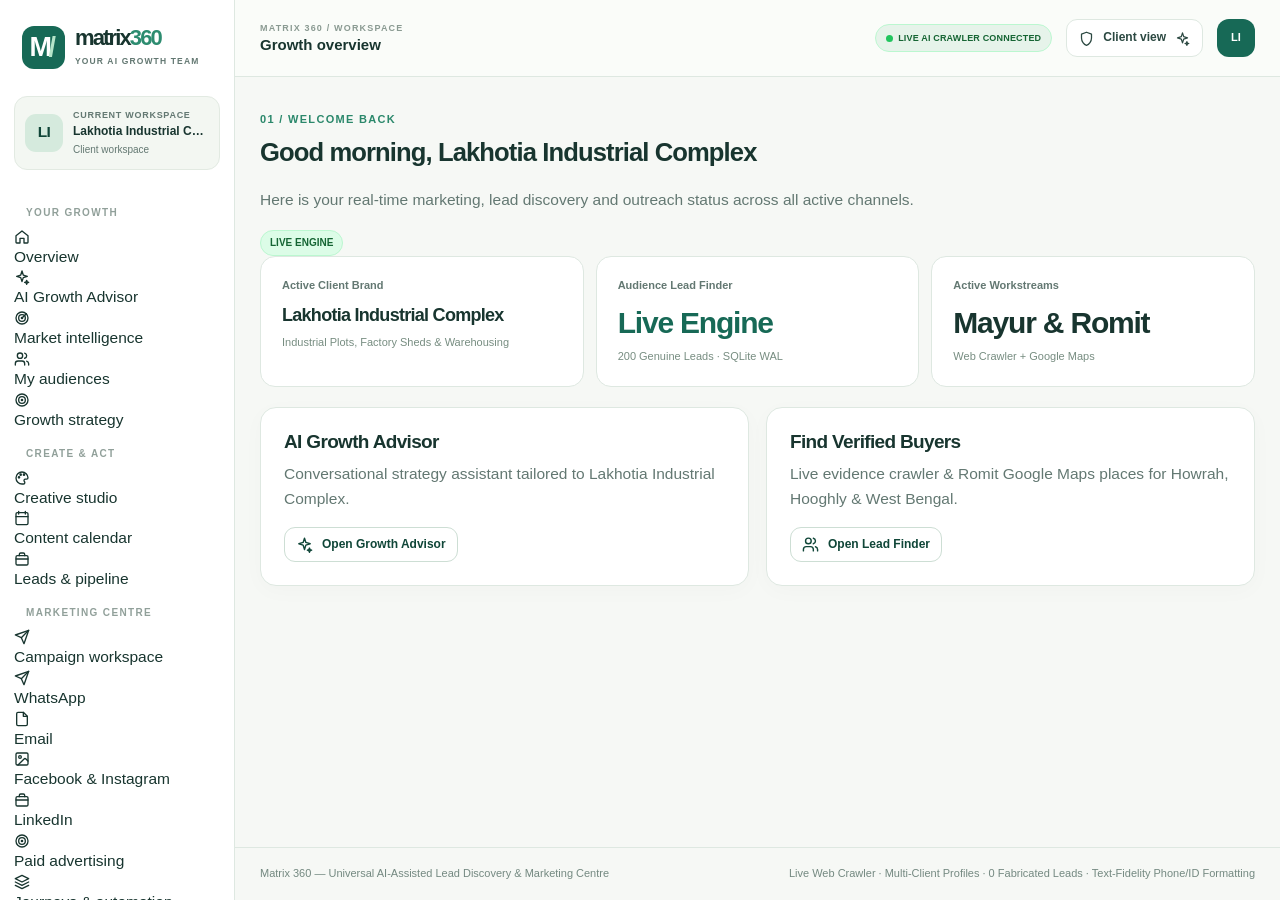
==== commit e1bce891: "feat(p0): complete AI-native lead intelligence engine, tenant security, 2.3M chunking, and director " ====
--- a/index.html
+++ b/index.html
@@ -1,321 +1,76 @@
 <!doctype html>
 <html lang="en">
 <head>
-  <meta charset="utf-8" />
-  <meta name="viewport" content="width=device-width, initial-scale=1" />
-  <title>Matrix 360 Consulting | AI Lead Discovery & Intelligence Platform</title>
-  <link rel="icon" href="/favicon.svg" type="image/svg+xml" />
-  <link rel="stylesheet" href="/styles.css" />
-  <link rel="stylesheet" href="/overrides.css" />
+  <meta charset="utf-8">
+  <meta name="viewport" content="width=device-width, initial-scale=1">
+  <meta name="theme-color" content="#f6f8f5">
+  <meta name="description" content="Matrix 360 — Universal AI-Assisted Lead Discovery, Multi-Client Qualification, Real-Time Web Crawler and Multichannel Growth Platform.">
+  <title>Matrix 360 | Marketing Centre &amp; AI Lead Discovery</title>
+  <link rel="icon" href="/favicon.svg" type="image/svg+xml">
+  <link rel="stylesheet" href="/styles.css">
+  <link rel="stylesheet" href="/overrides.css">
 </head>
 <body>
-  <div class="app-shell">
-    <aside class="sidebar" aria-label="Primary navigation">
-      <div class="wordmark" style="display:flex;align-items:center;gap:10px;">
-        <img src="/assets/logo.png" alt="Matrix 360 Logo" style="height:36px;width:36px;object-fit:contain;" />
-        <div>
-          <span style="font-size:15px;font-weight:800;letter-spacing:0.04em;color:#1e293b;display:block;line-height:1.1;">MATRIX <span style="color:#4f46e5;">360</span></span>
-          <small style="font-size:9.5px;font-weight:700;color:#64748b;letter-spacing:0.08em;text-transform:uppercase;">Consulting</small>
+  <a class="skip-link" href="#main">Skip to main content</a>
+  <div class="app-shell" id="shell">
+    <aside class="sidebar" id="sidebar" aria-label="Application navigation">
+      <a class="brand" href="#home" aria-label="Matrix 360, overview">
+        <span class="brand-symbol">M<span>/</span></span>
+        <span class="brand-type"><strong>matrix<span>360</span></strong><small>YOUR AI GROWTH TEAM</small></span>
+      </a>
+      <div class="workspace-mark">
+        <span class="workspace-avatar" id="side-initials">LI</span>
+        <div class="workspace-mark-copy">
+          <small>CURRENT WORKSPACE</small>
+          <strong id="side-business">Lakhotia Industrial</strong>
+          <span id="side-scope">Production Lead Discovery</span>
         </div>
       </div>
-      <nav>
-        <a class="active" href="#discovery" data-page-link="discovery">Lead Discovery &amp; Crawler</a>
-        <a href="#overview" data-page-link="dashboard">Command center</a><a href="#library" data-page-link="upload">Audience data</a>
-        <a href="#processing" data-page-link="processing">Import &amp; process</a><a href="#activity" data-page-link="jobs">Jobs &amp; logs</a>
-        <a href="#results" data-page-link="results">Explore &amp; review</a><a href="#exports" data-page-link="exports">Exports</a>
-        <p>Workspace</p><a href="#audit" data-page-link="audit">Governance log</a>
-      </nav>
-      <div class="mode">MATRIX 360 CONSULTING<br><strong>AI Lead Discovery Platform</strong></div>
+      <nav id="nav" aria-label="Main modules"></nav>
+      <div class="side-bottom">
+        <div class="preview-rail">
+          <span class="online-dot" style="background:#22c55e;"></span>
+          <strong>Live Engine Active</strong>
+          <p>AI Web Scraper, 200+ Genuine Corporate Leads, SQLite WAL &amp; Supabase Sync.</p>
+        </div>
+        <button class="side-help" type="button" data-route="help">
+          <span data-icon="circle-help"></span> Help &amp; guidance
+        </button>
+      </div>
     </aside>
-    <main>
-      <header><div><span class="eyebrow">MATRIX 360 CONSULTING / CLIENT WORKSPACE</span><strong id="workspace">Loading…</strong></div><div class="status"><i></i> Secure workspace <button id="logout" class="quiet">Sign out</button></div></header>
-      <section id="login-panel" class="login-panel">
-        <div class="login-card">
-          <p class="eyebrow">SECURE WORKSPACE ACCESS</p>
-          <div style="display:flex;align-items:center;gap:12px;margin-bottom:12px;">
-            <img src="/assets/logo.png" alt="Matrix 360 Logo" style="height:44px;width:44px;object-fit:contain;" />
-            <h1 style="margin:0;font-size:24px;">Matrix 360 Consulting</h1>
+    <div class="sidebar-scrim" id="sidebar-scrim" hidden></div>
+    <div class="workspace-column">
+      <header class="topbar">
+        <div class="top-left">
+          <button class="icon-button mobile-menu" id="menu-toggle" type="button" aria-controls="sidebar" aria-expanded="false" aria-label="Open navigation">
+            <span data-icon="menu"></span>
+          </button>
+          <div class="top-breadcrumb">
+            <small>MATRIX 360 / WORKSPACE</small>
+            <strong id="page-breadcrumb">Growth overview</strong>
           </div>
-          <p>AI-powered live web lead discovery &amp; audience intelligence platform.</p>
-          <form id="login-form"><label>Username<input name="username" autocomplete="username" value="owner" required /></label><label>Password<input name="password" type="password" autocomplete="current-password" required /></label><button>Sign in</button></form><p id="login-error" role="alert"></p>
         </div>
-      </section>
-      <div id="console" hidden>
-        <nav class="workflow-rail" aria-label="Guided workflow">
-          <button type="button" class="active" data-workflow-page="discovery" data-workflow-step="0"><span>00</span><strong>Discover</strong><small>Zero-API web crawler</small></button>
-          <i aria-hidden="true"></i>
-          <button type="button" data-workflow-page="upload" data-workflow-step="1"><span>01</span><strong>Import</strong><small>Upload &amp; inspect</small></button>
-          <i aria-hidden="true"></i>
-          <button type="button" data-workflow-page="processing" data-workflow-step="2"><span>02</span><strong>Define</strong><small>Review the plan</small></button>
-          <i aria-hidden="true"></i>
-          <button type="button" data-workflow-page="jobs" data-workflow-step="3"><span>03</span><strong>Review</strong><small>Results &amp; exports</small></button>
-        </nav>
-                <section id="discovery" class="panel" data-page="discovery">
-          <div class="panel-heading">
-            <div>
-              <p class="eyebrow">STEP 0 · AI LEAD FINDER &amp; SMART DISCOVERY STUDIO</p>
-              <h2>AI Lead Finder &amp; Live Web Discovery</h2>
-              <p>Find, verify and rank West Bengal business leads with zero effort. Type what you need or tap smart filter pills below—our automated live crawler discovers fresh public company records, verified directors, phone numbers and emails in real-time.</p>
-            </div>
-          </div>
-
-          <!-- Hero Search & Action Bar -->
-          <div style="background:#fff;border:1px solid #e2e8f0;border-radius:16px;padding:18px;box-shadow:0 3px 12px rgba(15,23,42,0.03);">
-            <!-- Lead Target & Live Speed Selector -->
-            <div style="display:flex;gap:14px;align-items:center;flex-wrap:wrap;margin-bottom:14px;padding-bottom:12px;border-bottom:1px solid #f1f5f9;">
-              <label style="font-size:13px;font-weight:700;color:#1e293b;display:flex;align-items:center;gap:8px;">
-                <span>🎯 Target Campaign Lead Count:</span>
-                <select id="target-lead-count" style="height:36px;border-radius:8px;border:1.5px solid #4f46e5;padding:0 12px;font-size:13px;font-weight:700;color:#1e293b;background:#f8faff;cursor:pointer;">
-                  <option value="50">50 leads (Fast ~ 1-2 min)</option>
-                  <option value="100">100 leads (Quick ~ 3-4 min)</option>
-                  <option value="200" selected>200 leads (Standard Campaign ~ 6-8 min)</option>
-                  <option value="500">500 leads (Deep Market Scan ~ 15-20 min)</option>
-                  <option value="1000">1,000 leads (Enterprise Scale ~ 35-40 min)</option>
-                </select>
-              </label>
-              <div id="campaign-speed-badge" style="display:none;align-items:center;gap:6px;background:#f0fdf4;border:1px solid #86efac;border-radius:8px;padding:4px 12px;">
-                <span style="display:inline-block;width:8px;height:8px;border-radius:50%;background:#22c55e;animation:pulse 1.2s infinite;"></span>
-                <span id="campaign-speed-text" style="font-size:12px;font-weight:700;color:#15803d;">0.0 leads/min</span>
-              </div>
-            </div>
-
-            <!-- Live Progress Bar (shown when crawling) -->
-            <div id="campaign-progress-wrap" style="display:none;margin-bottom:14px;background:#f8faff;border:1px solid #cbd5e1;border-radius:10px;padding:12px 16px;">
-              <div style="display:flex;justify-content:space-between;align-items:center;margin-bottom:8px;">
-                <span style="font-size:12px;font-weight:700;color:#1e293b;" id="campaign-progress-label">🕷️ Live crawling public web data... 0 leads found</span>
-                <span style="font-size:12px;font-weight:600;color:#4f46e5;" id="campaign-progress-eta">Estimating time...</span>
-              </div>
-              <div style="background:#e2e8f0;border-radius:999px;height:8px;overflow:hidden;">
-                <div id="campaign-progress-bar" style="height:100%;background:linear-gradient(90deg,#4f46e5,#818cf8);border-radius:999px;width:0%;transition:width 0.4s ease;"></div>
-              </div>
-              <div style="margin-top:6px;font-size:11px;color:#64748b;" id="campaign-progress-sub">Autonomous zero-API multi-vector crawler scanning West Bengal industrial estates, registries &amp; portals...</div>
-            </div>
-            <div style="display:flex;gap:10px;align-items:center;flex-wrap:wrap;">
-              <input id="discovery-prompt" type="text" placeholder="e.g. Factory, steel &amp; warehouse owners in Howrah &amp; Hooghly with strong business scale..." value="Manufacturing plants, steel fabrication and chemical industrial units in Howrah and Hooghly West Bengal" style="flex:1;min-width:260px;min-height:42px;border-radius:10px;border:1px solid #cbd5e1;padding:0 14px;font-size:13px;font-family:inherit;" />
-              <button type="button" id="btn-discover-live" style="background:linear-gradient(135deg,#4f46e5,#4338ca);color:#fff;font-weight:700;border:none;border-radius:10px;padding:0 18px;min-height:42px;cursor:pointer;box-shadow:0 4px 12px rgba(79,70,229,0.22);font-size:13px;">✨ Discover Fresh Leads (Live Crawl)</button>
-              <button type="button" id="btn-load-corpus" class="secondary" style="border-radius:10px;min-height:42px;font-size:13px;">🔄 Refresh Leads</button>
-            </div>
-
-            <!-- 1-Tap Quick Ideas -->
-            <div style="margin-top:12px;padding-top:12px;border-top:1px solid #f1f5f9;display:flex;flex-wrap:wrap;align-items:center;gap:6px;">
-              <span style="font-size:12px;font-weight:600;color:#64748b;margin-right:4px;">Quick 1-tap ideas:</span>
-              <button type="button" class="pill-btn chip-btn" data-preset="corporate-promoters">👑 Corporate Promoters &amp; MDs (High-Turnover)</button>
-              <button type="button" class="pill-btn chip-btn active" data-preset="howrah-steel">🏭 Factory &amp; Warehouse Owners</button>
-              <button type="button" class="pill-btn chip-btn" data-preset="luxury-cars">🚘 Luxury Car &amp; Fleet Owners (BMW, Fortuner)</button>
-              <button type="button" class="pill-btn chip-btn" data-preset="hni-business">💎 High-Income Business Families</button>
-              <button type="button" class="pill-btn chip-btn" data-preset="show-all">🌍 Show All Verified Leads</button>
-            </div>
-
-                        <!-- Live Scraping Desktop Window (In-CRM Crawler Monitor) -->
-            <div id="live-crawler-desktop" style="display:none;margin-top:14px;background:#0f172a;border-radius:14px;border:1px solid #334155;box-shadow:0 8px 30px rgba(0,0,0,0.25);overflow:hidden;font-family:ui-monospace,SFMono-Regular,Menlo,Monaco,Consolas,monospace;">
-              <!-- Simulated Browser & Desktop Chrome Title Bar -->
-              <div style="background:#1e293b;padding:8px 14px;display:flex;align-items:center;justify-content:space-between;border-bottom:1px solid #334155;">
-                <div style="display:flex;align-items:center;gap:8px;">
-                  <span style="display:inline-block;width:11px;height:11px;border-radius:50%;background:#ef4444;"></span>
-                  <span style="display:inline-block;width:11px;height:11px;border-radius:50%;background:#f59e0b;"></span>
-                  <span style="display:inline-block;width:11px;height:11px;border-radius:50%;background:#10b981;"></span>
-                  <span style="font-size:11px;font-weight:700;color:#94a3b8;margin-left:8px;font-family:sans-serif;">🖥️ Matrix 360 Headless Autonomous Web Crawler — Live CRM Desktop Feed</span>
-                </div>
-                <div style="display:flex;align-items:center;gap:10px;">
-                  <span id="desktop-engine-status" style="font-size:10px;color:#38bdf8;background:#0c4a6e;padding:2px 8px;border-radius:4px;font-weight:700;font-family:sans-serif;">ACTIVE LIVE CRAWL</span>
-                  <span id="desktop-pages-crawled" style="font-size:11px;color:#a7f3d0;font-family:sans-serif;">Pages Visited: 0</span>
-                </div>
-              </div>
-
-              <!-- Browser URL Address Bar -->
-              <div style="background:#0f172a;padding:8px 14px;display:flex;align-items:center;gap:10px;border-bottom:1px solid #1e293b;">
-                <span style="font-size:11px;color:#10b981;display:flex;align-items:center;gap:4px;">🔒 TLS 1.3</span>
-                <span style="color:#64748b;font-size:11px;">Visiting:</span>
-                <div id="desktop-current-url" style="flex:1;background:#1e293b;border-radius:6px;padding:4px 10px;color:#38bdf8;font-size:11px;overflow:hidden;text-overflow:ellipsis;white-space:nowrap;border:1px solid #334155;">
-                  https://duckduckgo.com/html/
-                </div>
-                <span id="desktop-http-status" style="font-size:10px;font-weight:700;color:#10b981;background:#064e3b;padding:2px 6px;border-radius:4px;">200 OK</span>
-              </div>
-
-              <!-- Live Crawler Terminal Feed -->
-              <div id="desktop-crawler-log" style="height:150px;overflow-y:auto;padding:12px 14px;color:#38bdf8;font-size:11px;line-height:1.6;background:#020617;">
-                <div style="color:#64748b;">[INIT] Matrix 360 autonomous lead crawler initialized...</div>
-              </div>
-
-              <!-- Status Footer -->
-              <div style="background:#1e293b;padding:6px 14px;display:flex;justify-content:space-between;align-items:center;font-size:11px;color:#94a3b8;font-family:sans-serif;">
-                <div><strong style="color:#cbd5e1;">Current Target:</strong> <span id="desktop-current-company" style="color:#38bdf8;">Scanning West Bengal registries...</span></div>
-                <div><strong style="color:#cbd5e1;">Verified Contacts Decoded:</strong> <span id="desktop-contacts-count" style="color:#34d399;font-weight:700;">0</span></div>
-              </div>
-            </div>
-
-            <!-- Automated Live Crawler Pulse Banner -->
-            <div id="live-crawl-status" class="live-crawl-banner">
-              <div>
-                <span class="live-crawl-pulse"></span>
-                <strong>Automated Live Crawler:</strong> <span id="live-crawl-status-text">Ready. Continuously crawling 67+ verified industrial estates &amp; public registers.</span>
-              </div>
-              <div style="display:flex;gap:8px;align-items:center;">
-                <span class="badge" style="background:#e0e7ff;color:#4338ca;">100% Zero-API · Autonomous</span>
-                <span id="supabase-status-pill" class="badge">Supabase REST Active</span>
-              </div>
-            </div>
-          </div>
-
-          <!-- AI Smart Filters (Interactive Tap Pills) -->
-          <div class="smart-filter-container">
-            <div style="display:flex;justify-content:space-between;align-items:center;flex-wrap:wrap;gap:8px;">
-              <div>
-                <strong style="font-size:13px;color:#1e293b;text-transform:uppercase;letter-spacing:0.04em;">Smart Filter Pills</strong>
-                <span style="font-size:12px;color:#64748b;margin-left:8px;">Tap pills below to dynamically filter your audience</span>
-              </div>
-              <div style="display:flex;gap:10px;font-size:12px;">
-                <button type="button" id="btn-select-all-pills" style="background:none;border:none;color:#4f46e5;font-weight:700;cursor:pointer;">Select All</button>
-                <span style="color:#cbd5e1;">|</span>
-                <button type="button" id="btn-reset-pills" style="background:none;border:none;color:#64748b;font-weight:600;cursor:pointer;">Reset Filters</button>
-              </div>
-            </div>
-
-            <div class="smart-filter-grid">
-              <!-- Industry Column -->
-              <div class="smart-filter-box">
-                <strong>🏭 Company Industry</strong>
-                <div class="pill-group" id="filter-group-sector">
-                  <button type="button" class="pill-btn active" data-filter-type="sector" data-filter-val="manufacturing">Manufacturing &amp; Steel</button>
-                  <button type="button" class="pill-btn active" data-filter-type="sector" data-filter-val="foundry">Foundry &amp; Forging</button>
-                  <button type="button" class="pill-btn active" data-filter-type="sector" data-filter-val="logistics">Warehousing &amp; 3PL</button>
-                  <button type="button" class="pill-btn active" data-filter-type="sector" data-filter-val="chemical">Chemicals &amp; Plastics</button>
-                  <button type="button" class="pill-btn" data-filter-type="sector" data-filter-val="food">Food &amp; Agro Processing</button>
-                  <button type="button" class="pill-btn" data-filter-type="sector" data-filter-val="engineering">Engineering &amp; IT</button>
-                </div>
-              </div>
-
-              <!-- Company Scale Column -->
-              <div class="smart-filter-box">
-                <strong>📈 Business Scale (Turnover)</strong>
-                <div class="pill-group" id="filter-group-turnover">
-                  <button type="button" class="pill-btn active" data-filter-type="turnover" data-filter-val="gt_25cr">Enterprise (₹25 Cr+)</button>
-                  <button type="button" class="pill-btn active" data-filter-type="turnover" data-filter-val="gt_5cr">Mid-Market (₹5 Cr – ₹25 Cr)</button>
-                  <button type="button" class="pill-btn active" data-filter-type="turnover" data-filter-val="gt_1cr">MSME (₹1 Cr – ₹5 Cr)</button>
-                  <button type="button" class="pill-btn" data-filter-type="turnover" data-filter-val="all_turnover">Include Unreported</button>
-                </div>
-              </div>
-
-              <!-- Role Seniority Column -->
-              <div class="smart-filter-box">
-                <strong>👑 Person's Role</strong>
-                <div class="pill-group" id="filter-group-role">
-                  <button type="button" class="pill-btn active" data-filter-type="role" data-filter-val="owner">Owner / Promoter / MD</button>
-                  <button type="button" class="pill-btn active" data-filter-type="role" data-filter-val="director">Director / Plant Head</button>
-                  <button type="button" class="pill-btn" data-filter-type="role" data-filter-val="manager">Procurement / Ops Head</button>
-                </div>
-              </div>
-
-              <!-- Vehicles & Purchasing Power Column -->
-              <div class="smart-filter-box">
-                <strong>🚘 Vehicles &amp; Assets</strong>
-                <div class="pill-group" id="filter-group-affluence">
-                  <button type="button" class="pill-btn active" data-filter-type="affluence" data-filter-val="luxury">Luxury SUVs (BMW, Defender, Fortuner)</button>
-                  <button type="button" class="pill-btn active" data-filter-type="affluence" data-filter-val="fleet">Commercial Fleets (BharatBenz, Trucks)</button>
-                  <button type="button" class="pill-btn" data-filter-type="affluence" data-filter-val="hni">High Purchasing Power</button>
-                </div>
-              </div>
-            </div>
-          </div>
-
-          <!-- 4-Card Summary Metric Strip -->
-          <div class="lead-metric-strip">
-            <div class="lead-metric-card">
-              <span>Matching Verified Leads</span>
-              <strong id="stat-matched" style="color:#4f46e5;">0</strong>
-              <small>Verified &amp; ready to contact</small>
-            </div>
-            <div class="lead-metric-card">
-              <span>🔥 Top Priority Matches</span>
-              <strong id="stat-hot" style="color:#059669;">0</strong>
-              <small>Highest qualification fit</small>
-            </div>
-            <div class="lead-metric-card">
-              <span>Average Business Scale</span>
-              <strong id="stat-turnover" style="color:#0f172a;">₹0 Cr</strong>
-              <small>Annual turnover estimate</small>
-            </div>
-            <div class="lead-metric-card">
-              <span>Average Car / Fleet Value</span>
-              <strong id="stat-cars" style="color:#d97706;">₹0 L</strong>
-              <small>Observed vehicles &amp; fleets</small>
-            </div>
-          </div>
-
-          <!-- Leads Table with Best Leads Sorting & 1-Click Engine Transfer -->
-          <div class="leads-section" style="margin-top:20px;">
-            <div class="leads-header-row">
-              <div style="display:flex;align-items:center;gap:12px;flex-wrap:wrap;">
-                <label style="font-size:12px;font-weight:700;color:#334155;">Sort By:
-                  <select id="leads-sort-by" style="height:36px;border-radius:8px;border:1px solid #cbd5e1;padding:0 8px;font-size:12px;font-weight:600;">
-                    <option value="best_fit">✨ Best Overall Match for Brand</option>
-                    <option value="buying_power">💎 Highest Buying Power &amp; Wealth</option>
-                    <option value="turnover">🏢 Largest Company Turnover First</option>
-                    <option value="cars">🚘 Most Expensive Cars &amp; Fleets First</option>
-                    <option value="confidence">🎯 Highest Verification Confidence</option>
-                  </select>
-                </label>
-                <select id="leads-filter-district" style="height:36px;border-radius:8px;border:1px solid #cbd5e1;padding:0 8px;font-size:12px;">
-                  <option value="all">All Districts</option>
-                  <option value="Howrah">Howrah</option>
-                  <option value="Hooghly">Hooghly</option>
-                  <option value="Kolkata">Kolkata</option>
-                  <option value="Paschim Bardhaman">Paschim Bardhaman</option>
-                  <option value="North 24 Parganas">North 24 Parganas</option>
-                  <option value="South 24 Parganas">South 24 Parganas</option>
-                </select>
-                <input type="search" id="leads-search-input" placeholder="Search name, company, car, or city..." style="height:36px;border-radius:8px;border:1px solid #cbd5e1;padding:0 12px;font-size:12px;min-width:220px;" />
-              </div>
-              <div style="display:flex;gap:8px;align-items:center;flex-wrap:wrap;">
-                <button type="button" id="btn-download-csv" class="secondary" style="border-radius:8px;height:38px;font-size:12px;font-weight:700;">⬇ Full CSV</button>
-                <button type="button" id="btn-download-whatsapp" style="background:linear-gradient(135deg,#25d366,#128c7e);color:#fff;border:none;font-weight:700;border-radius:8px;padding:0 14px;height:38px;font-size:12px;cursor:pointer;box-shadow:0 4px 10px rgba(37,211,102,0.22);">📱 WhatsApp Campaign</button>
-                <button type="button" id="btn-download-email" style="background:linear-gradient(135deg,#3b82f6,#2563eb);color:#fff;border:none;font-weight:700;border-radius:8px;padding:0 14px;height:38px;font-size:12px;cursor:pointer;box-shadow:0 4px 10px rgba(59,130,246,0.22);">📧 Email Campaign</button>
-                <button type="button" id="btn-send-to-engine" style="background:linear-gradient(135deg, #059669, #10b981);color:#fff;border:none;font-weight:700;border-radius:8px;padding:0 16px;height:38px;font-size:12px;cursor:pointer;box-shadow:0 4px 12px rgba(16,185,129,0.25);">🚀 Send to Engine →</button>
-              </div>
-            </div>
-
-            <div class="table-wrap" style="max-height:560px;overflow-y:auto;border-radius:10px;border:1px solid #e2e8f0;">
-              <table>
-                <thead>
-                  <tr>
-                    <th>Company Name</th>
-                    <th>District</th>
-                    <th>Director / Contact Person</th>
-                    <th>Phone</th>
-                    <th>Email</th>
-                    <th>Est. Turnover</th>
-                    <th>Observed Fleet / Vehicles</th>
-                    <th>Brand Fit</th>
-                    <th>Score</th>
-                  </tr>
-                </thead>
-                <tbody id="discovery-leads-tbody">
-                  <tr><td colspan="9" style="text-align:center;padding:24px;">Loading discovered leads from live corpus…</td></tr>
-                </tbody>
-              </table>
-            </div>
-            <div id="discovery-transfer-status" class="notice" style="margin-top:12px;" hidden></div>
-          </div>
-        </section>
-        <section id="overview" class="page-heading spatial-hero" data-page="dashboard"><div><p class="eyebrow">COMMAND CENTER</p><h1>Audience intelligence, in perspective.</h1><p>Bring source data, evidence-bound West Bengal classifications and review-ready exports into one accountable workspace.</p></div><div class="hero-actions"><span class="hero-orb" aria-hidden="true"></span><button id="new-job">Import audience data →</button></div></section>
-        <section class="metrics" aria-label="Workspace statistics" data-page="dashboard"><article><span>Datasets</span><strong id="dataset-count">0</strong></article><article><span>Queued / running</span><strong id="active-count">0</strong></article><article><span>Completed</span><strong id="completed-count">0</strong></article><article><span>Review queue</span><strong id="review-count">0</strong></article></section>
-        <section id="library" class="panel" data-page="upload"><div class="panel-heading"><div><p class="eyebrow">STEP 1 OF 3 · DATA LIBRARY</p><h2>Upload sources</h2><p>CSV, TSV, XLSX, XLS, XLSB or Parquet. Files stream to the local service; formulas are never executed.</p></div></div>
-          <form id="upload-form"><label class="dropzone" id="dropzone" tabindex="0"><input id="files" name="files" type="file" multiple accept=".csv,.tsv,.xlsx,.xls,.xlsb,.parquet,.jsonl,.ndjson" /><strong>Drop one or more source files here</strong><span>One file works for a quick test; multiple files are kept as separate sources in the same processing job. Folder selection is supported in Chromium-based browsers.</span><input id="folder" type="file" webkitdirectory directory multiple hidden /></label><div class="upload-actions"><button type="button" class="secondary" id="choose-files">Choose files</button><button type="button" class="secondary" id="choose-folder">Choose folder</button><button id="upload" disabled>Upload &amp; inspect</button></div></form>
-          <div id="file-tree" class="file-tree empty">No files selected.</div><div id="inspection" class="inspection" hidden></div>
-          <section id="schema-catalog" class="schema-catalog" hidden aria-live="polite"><div class="schema-catalog-heading"><div><p class="eyebrow">IMPORT-LED FILTER CATALOG</p><h3>Fields detected from this dataset</h3><p id="schema-catalog-copy">Core identity and location fields are preserved. The remaining observed columns become filter candidates.</p></div><button id="improve-schema" class="secondary" type="button" hidden>AI refine labels</button></div><div id="schema-summary" class="schema-summary"></div><div id="schema-fields" class="schema-fields"></div><p id="schema-ai-notice" class="notice"></p></section>
-        </section>
-        <section id="processing" class="panel" data-page="processing"><div class="panel-heading"><div><p class="eyebrow">STEP 2 OF 3 · PROCESSING</p><h2>Tell us what you need</h2><p>Use your preferred language. Describe the audience in plain words, or leave it empty to process the complete uploaded dataset with the evidence-bound V4 rules.</p></div></div><div class="mode-switch" role="group" aria-label="Processing mode"><button type="button" class="selected" data-process-mode="verified">Guided AI</button><button type="button" data-process-mode="ai-direct">AI Direct</button></div><div id="dataset-picker" class="empty">Upload a dataset to begin.</div><div id="verified-mode"><div class="ai-direct"><div><p class="eyebrow">GUIDED AI · REVIEWABLE FILTERS</p><h3>Describe the intended audience</h3><p id="pipeline-planner-status">Write in any language. AI receives only your objective and eligible non-contact column headers—never source rows, names, phones, emails or addresses.</p></div><label>What should this data find? <span class="field-optional">Optional</span><textarea id="pipeline-objective" maxlength="600" placeholder="Example: Howrah ke manufacturing businesses / West Bengal manufacturing companies in Howrah"></textarea><small class="notice">No filters in your request? Leave this blank and start complete evidence-bound processing.</small></label><div class="ai-actions"><button id="suggest-pipeline-plan" type="button" class="secondary" disabled>Prepare safe plan</button><button id="preview-pipeline-plan" type="button" class="secondary" disabled>Validate &amp; preview</button></div><div id="pipeline-plan-status" class="notice">Select an uploaded dataset. You can either describe the audience or process all uploaded records.</div><div id="pipeline-plan-editor" class="filter-plan-editor" hidden></div></div><div class="filters"><label>Client export files<select id="process-profile-filter" multiple size="4"><option value="lakhotia" selected>Lakhotia Industrial</option><option value="shree" selected>Shree Heights</option><option value="vrindavan" selected>Vrindavan Greens</option></select></label><label>Limit client exports to districts<select id="process-district-filter" multiple size="6"></select></label><label><input id="ai-review-enabled" type="checkbox" /> Optional AI research review<small>Uses company, sector, district and geography status only. It adds review suggestions, never changes a classification or export. It requires a positive local spending cap and explicit approval.</small></label><small>Leave districts unselected to include matches from every West Bengal district. A record can remain in more than one selected client file when it matches more than one profile.</small></div><button id="start-job" disabled>Start complete evidence-bound processing</button></div><div id="ai-direct-mode" hidden><div class="ai-direct"><div><p class="eyebrow">AI DIRECT · PLAN THEN EXECUTE</p><h3>Start from a business profile</h3><p>AI context: the selected versioned business profile, your objective, and eligible non-contact headers. Source rows, names, phones, emails and addresses never leave this service.</p></div><label>Business profile<select id="ai-direct-profile"><option value="">No profile context</option></select></label><label>Objective<textarea id="ai-objective" maxlength="600" placeholder="Write the outcome in your preferred language"></textarea></label><div class="ai-actions"><button id="suggest-audience-plan" type="button" class="secondary" disabled>Prepare safe plan</button><button id="start-ai-job" type="button" disabled>Approve plan &amp; generate leads</button></div><div id="audience-plan" class="notice">Select an uploaded dataset, choose a profile prompt if applicable, then review the generated filter plan.</div></div></div><p class="notice">Exports are research outputs, not consent to contact. The local Matrix Engine V4 rules are versioned and testable.</p></section>
-        <section id="activity" class="panel" data-page="jobs"><div class="panel-heading"><div><p class="eyebrow">STEP 3 OF 3 · JOBS &amp; LOGS</p><h2>Current processing</h2><p>Only queued and running work appears here. Open History to access earlier imports, completed jobs, logs and downloads.</p></div><div class="job-heading-actions"><button id="toggle-history-drawer" type="button" class="secondary">Open history <span id="job-history-count">0</span></button><button class="secondary refresh">Refresh</button></div></div><div id="jobs" class="empty">No processing is running. Open History to inspect completed work or download exports.</div><div id="job-log" class="job-log empty">Choose a job from History to see its processing log.</div><a id="download-job-log" class="secondary log-download" hidden>Download selected job log</a></section>
-          <section id="results" class="panel" data-page="results"><div class="panel-heading"><div><p class="eyebrow">RESULTS &amp; REVIEW</p><h2>Audience explorer</h2><p>Layer observed source filters to define a campaign segment. Filters never infer consent or intent.</p></div><div><input id="search" placeholder="Search name, company, city or email" /><button id="run-search" class="secondary">Search</button></div></div><div class="filters"><label>Geography<select id="geo-filter" multiple size="5"><option>WB_CONFIRMED</option><option>WB_POSSIBLE</option><option>OUTSIDE_WB</option><option>GEO_UNKNOWN</option><option>REVIEW_REQUIRED</option></select></label><label>Districts<select id="district-filter" multiple size="6"></select></label><label>Client research views<select id="profile-filter" multiple size="3"><option value="lakhotia">Lakhotia Industrial</option><option value="shree">Shree Heights</option><option value="vrindavan">Vrindavan Greens</option></select></label><small>Filters combine with AND. Multiple values inside a filter use OR.</small></div><div class="filter-builder"><div><p class="eyebrow">FULL-DATASET FILTER BUILDER</p><h3>Filter only what this processed dataset contains</h3><p id="filter-hint" class="notice">Select a processed job to inspect available fields.</p></div><div class="filter-controls"><label>Field<select id="advanced-filter-field" disabled></select></label><label>Rule<select id="advanced-filter-operator" disabled><option value="contains">contains</option><option value="not_contains">does not contain</option><option value="is_any_of">is exactly one of</option><option value="is_none_of">is not one of</option><option value="is_present">is present</option><option value="is_empty">is empty</option></select></label><label id="advanced-filter-value-label">Value<input id="advanced-filter-value" list="advanced-filter-values" placeholder="For example: Tata, SUV, manufacturing" disabled /><datalist id="advanced-filter-values"></datalist></label><button id="add-advanced-filter" class="secondary" disabled>Add filter</button></div><div id="active-advanced-filters" class="filter-chips empty">No additional filters applied.</div><p id="vehicle-filter-notice" class="notice" hidden></p></div><p id="result-meta" class="notice">Select a completed job to review its records.</p><div class="table-wrap" style="max-height:560px;overflow-y:auto;border-radius:10px;border:1px solid #e2e8f0;"><table><thead id="result-head"></thead><tbody id="result-body"></tbody></table></div></section>
-        <section id="exports" class="panel" data-page="exports"><div class="panel-heading"><div><p class="eyebrow">EXPORTS</p><h2>Download generated files</h2><p>Choose a completed job, then download individual client CSVs, the combined workbook, or the manifest.</p></div></div><div id="export-list" class="empty">Select a completed job to load exports.</div></section>
-        <section id="audit" class="panel" data-page="audit"><div class="panel-heading"><div><p class="eyebrow">AUDIT LOG</p><h2>Recent local activity</h2></div><a href="/api/v1/audit/download" class="secondary">Download audit log</a></div><div id="audit-list" class="empty">No activity loaded.</div></section>
-        <button id="history-drawer-tab" class="history-drawer-tab" type="button" aria-controls="history-drawer">History <span id="history-tab-count">0</span></button>
-        <aside id="history-drawer" class="history-drawer" aria-label="Workspace history" hidden><div class="history-drawer-heading"><div><p class="eyebrow">WORKSPACE HISTORY</p><h2>Imports, jobs &amp; files</h2><p>Everything completed or previously uploaded is kept here.</p></div><button id="close-history-drawer" class="quiet" type="button" aria-label="Hide history">×</button></div><section class="history-section"><div class="history-section-heading"><strong>Imported data</strong><span id="history-dataset-count">0</span></div><p class="notice">Choose a prior import to process it again.</p><div id="history-dataset-list" class="history-list empty">No imported datasets.</div></section><section class="history-section"><div class="history-section-heading"><strong>Completed jobs</strong><span id="history-job-count">0</span></div><p class="notice">Choose a job to view its log, results and downloads.</p><div id="history-drawer-list" class="history-list empty">No completed jobs.</div></section></aside>
-      </div>
-    </main>
+        <div class="top-actions">
+          <span class="demo-label" style="background:#e6f3ea;border-color:#bbf7d0;color:#166534;">
+            <span class="online-dot" style="background:#22c55e;"></span> LIVE AI CRAWLER CONNECTED
+          </span>
+          <button class="top-role" id="role-toggle" type="button" aria-label="Switch between client and director demonstration views">
+            <span data-icon="shield"></span>
+            <span id="role-text">Client view</span>
+            <span data-icon="chevron-down"></span>
+          </button>
+          <button class="profile-button" id="profile-button" type="button" aria-label="Open director centre" data-route="director">LI</button>
+        </div>
+      </header>
+      <main id="main" class="main-area" tabindex="-1" aria-live="off"></main>
+      <footer class="global-footer">
+        <span>Matrix 360 — Universal AI-Assisted Lead Discovery &amp; Marketing Centre</span>
+        <span>Live Web Crawler · Multi-Client Profiles · 0 Fabricated Leads · Text-Fidelity Phone/ID Formatting</span>
+      </footer>
+    </div>
   </div>
-  <div id="toast" role="status" aria-live="polite"></div>
+  <div class="toast" id="toast" role="status" aria-live="polite" hidden></div>
+  <div id="modal-host"></div>
   <script src="/app.js"></script>
 </body>
 </html>
-
--- a/styles.css
+++ b/styles.css
@@ -1,5 +1,67 @@
-@import url('https://fonts.googleapis.com/css2?family=DM+Sans:wght@400;500;600;700&family=Manrope:wght@500;600;700;800&display=swap');
+/* ==========================================================================
+   Matrix 360 — Marketing Centre & Growth Platform Base Stylesheet
+   Adopted from Executive Prototype POC (2026-10-26)
+   ========================================================================== */
 
-:root{--ink:#183747;--muted:#68818a;--teal:#087c79;--teal-dark:#075b59;--mint:#e9f4ef;--cream:#f8faf9;--paper:#fff;--line:#dce8e6;--amber:#9a6a2b;--shadow:0 18px 55px rgba(22,70,74,.075)}
-.mode-switch{display:flex;gap:.45rem;margin:0 0 1rem}.mode-switch button{background:#eef3f5;color:#31505a;border:1px solid #d7e2e5}.mode-switch button.selected{background:#097b89;color:#fff;border-color:#097b89}.ai-direct{border:1px solid #cfe4e7;border-radius:14px;padding:1rem;background:#f8fcfc;display:grid;gap:.8rem}.ai-direct textarea{display:block;width:100%;min-height:88px;margin-top:.35rem;resize:vertical;font:inherit;padding:10px;border:1px solid #cbded9;border-radius:9px}.ai-actions{display:flex;gap:.6rem;flex-wrap:wrap}.ai-direct code{display:block;white-space:pre-wrap;overflow-wrap:anywhere;margin:.5rem 0;color:#174c56}
-*{box-sizing:border-box}html{scroll-behavior:smooth}body{margin:0;background:var(--cream);color:var(--ink);font:14px/1.55 'DM Sans',Segoe UI,sans-serif}.app-shell{display:flex;min-height:100vh}.sidebar{position:fixed;z-index:4;width:248px;min-height:100vh;background:#edf5f2;color:var(--ink);padding:25px 14px 18px;border-right:1px solid #d8e7e2;display:flex;flex-direction:column}.wordmark{font:800 19px Manrope,sans-serif;letter-spacing:-.06em;color:var(--ink);padding:5px 12px 29px}.wordmark:before{content:'M/';display:inline-grid;place-items:center;width:37px;height:37px;margin-right:10px;border-radius:10px;background:var(--teal);color:#fff;font-size:15px;letter-spacing:-.12em;vertical-align:middle}.wordmark span{color:var(--teal)}.wordmark small{display:block;margin:7px 0 0 48px;font:700 9px 'DM Sans',sans-serif;letter-spacing:.13em;text-transform:uppercase;color:#72908d}.sidebar nav{display:grid;gap:3px}.sidebar a{padding:10px 12px;border-radius:9px;color:#55717a;text-decoration:none;font-size:12px;font-weight:650;transition:background .18s,color .18s,box-shadow .18s}.sidebar a:hover,.sidebar a.active{background:#fff;color:var(--teal);box-shadow:inset 3px 0 var(--teal),0 3px 12px rgba(20,85,74,.06)}.sidebar nav p{font-size:9px;font-weight:800;letter-spacing:.13em;text-transform:uppercase;margin:22px 12px 6px;color:#7d9894}.mode{margin-top:auto;padding:15px 12px 5px;border-top:1px solid #d7e5e1;color:#78918d;font-size:9px;letter-spacing:.11em}.mode strong{display:block;margin-top:5px;font-size:11px;letter-spacing:0;color:#17635d}main{margin-left:248px;width:calc(100% - 248px);max-width:1540px;padding-bottom:60px}header{height:76px;background:rgba(255,255,255,.94);backdrop-filter:blur(16px);border-bottom:1px solid var(--line);display:flex;align-items:center;justify-content:space-between;padding:0 42px}.eyebrow{font-size:10px;font-weight:800;letter-spacing:.14em;color:var(--teal);margin:0 0 7px}.status{font-size:12px;color:var(--muted);display:flex;gap:9px;align-items:center}.status i{height:8px;width:8px;border-radius:50%;background:#0b8a7c;box-shadow:0 0 0 3px #e1f3eb}.quiet{border:0;background:none;color:var(--teal);padding:6px;font:700 12px 'DM Sans',sans-serif;cursor:pointer}.page-heading{padding:48px 42px 28px;display:flex;justify-content:space-between;align-items:end}.page-heading h1{font:800 32px Manrope,sans-serif;letter-spacing:-.05em;margin:0 0 8px}.page-heading p{margin:0;color:var(--muted);max-width:650px}.page-heading button,button{background:var(--teal);color:white;border:1px solid var(--teal);padding:11px 17px;border-radius:10px;font:700 13px 'DM Sans',sans-serif;cursor:pointer;transition:transform .15s,background .15s,box-shadow .15s}button:hover:not(:disabled){background:var(--teal-dark);transform:translateY(-1px);box-shadow:0 6px 14px rgba(6,112,103,.16)}button:disabled{opacity:.5;cursor:not-allowed}.secondary{background:#fff;color:var(--ink);border-color:#cbded9}.secondary:hover:not(:disabled){background:#f0f8f5;color:var(--teal);border-color:var(--teal)}.metrics{padding:0 42px;display:grid;grid-template-columns:repeat(4,1fr);gap:13px}.metrics article,.panel{background:var(--paper);border:1px solid var(--line);border-radius:16px;box-shadow:0 5px 28px rgba(33,74,69,.035)}.metrics article{padding:18px}.metrics span{display:block;color:var(--muted);font-size:11px}.metrics strong{font:800 28px Manrope,sans-serif;color:#123f43;margin-top:5px;display:block;letter-spacing:-.04em}.panel{margin:18px 42px;padding:25px}.panel-heading{display:flex;justify-content:space-between;align-items:start;margin-bottom:19px}.panel h2{font:750 20px Manrope,sans-serif;letter-spacing:-.035em;margin:0 0 5px}.panel-heading p:not(.eyebrow),.notice{color:var(--muted);margin:0}.notice{font-size:12px}.dropzone{display:flex;min-height:145px;border:1.5px dashed #9cc7bd;border-radius:14px;align-items:center;justify-content:center;flex-direction:column;gap:5px;background:#f7fbf9;cursor:pointer;color:var(--muted);transition:.18s}.dropzone strong{font:750 15px Manrope,sans-serif;color:var(--ink)}.dropzone input{display:none}.dropzone.dragging{border-color:var(--teal);background:#edf8f3}.upload-actions{display:flex;gap:10px;margin:15px 0}.file-tree,.inspection{border-top:1px solid var(--line);padding-top:13px}.file-tree.empty,.empty{color:var(--muted)}.file-tree div,.inspection div,.audit{display:flex;justify-content:space-between;padding:10px 0;border-bottom:1px solid #eef3f1}.file-tree span,.audit span{color:var(--muted);font-size:12px}.inspection{display:grid;grid-template-columns:repeat(auto-fit,minmax(260px,1fr));gap:12px}.inspection div{display:block;border:1px solid var(--line);padding:13px;border-radius:11px;background:#fcfefd}.inspection p{color:var(--muted);font-size:12px}.inspection code{font-size:11px;word-break:break-word}.dataset{display:flex;gap:10px;padding:12px;border:1px solid var(--line);border-radius:11px;margin-bottom:8px;cursor:pointer;background:#fbfdfc}.dataset:hover{border-color:#93c7ba}.dataset small{display:block;color:var(--muted);margin-top:3px}.job-list{display:grid;gap:8px}.job{background:#fff;color:var(--ink);border-color:var(--line);display:flex;align-items:center;justify-content:space-between;text-align:left}.job.selected{border-color:#56a99b;background:#f0faf5}.job small{display:block;color:var(--muted);font-weight:400}.filters{display:flex;align-items:end;gap:13px;flex-wrap:wrap;background:#f4f9f7;border:1px solid #dfede7;border-radius:12px;padding:14px;margin-bottom:14px}.filters label{display:grid;gap:5px;color:#45636a;font-size:11px;font-weight:800}.filters select{min-width:166px;background:#fff}.filters small{font-size:11px;color:var(--muted);padding-bottom:3px}select,input{font:inherit;padding:10px;border:1px solid #cbded9;border-radius:9px;background:#fff;color:var(--ink)}select:focus,input:focus{outline:3px solid rgba(15,133,125,.13);border-color:var(--teal)}.table-wrap{overflow:auto;max-height:440px;border:1px solid var(--line);border-radius:11px}table{border-collapse:collapse;width:100%;font-size:12px}th{text-align:left;text-transform:uppercase;letter-spacing:.06em;background:#f7faf9;position:sticky;top:0;color:#728a8d;font-size:10px}th,td{padding:11px 12px;border-bottom:1px solid var(--line);white-space:nowrap}.export{display:flex;justify-content:space-between;padding:13px 0;border-bottom:1px solid var(--line);color:var(--teal);text-decoration:none;font-weight:700}.export span{font-size:12px;color:var(--muted);font-weight:400}#search{width:260px}.login-panel{position:fixed;inset:0 0 0 248px;background:linear-gradient(135deg,#f5faf7,#edf5f2);z-index:2;display:grid;place-items:center}.login-card{width:min(440px,calc(100vw - 48px));background:#fff;border:1px solid var(--line);border-radius:19px;padding:35px;box-shadow:var(--shadow)}.login-card h1{font:800 32px Manrope,sans-serif;letter-spacing:-.05em;margin:0}.login-card>p:not(.eyebrow){color:var(--muted)}form label{display:grid;gap:6px;margin:16px 0;font-weight:700;font-size:12px}form button{width:100%;margin-top:6px}#login-error{color:#b42318;min-height:20px}#toast{position:fixed;right:25px;bottom:25px;background:#133f43;color:#fff;padding:13px 17px;border-radius:10px;box-shadow:var(--shadow);opacity:0;transform:translateY(10px);transition:.2s;pointer-events:none}.show{opacity:1!important;transform:none!important}@media(max-width:900px){.sidebar{width:68px;padding:18px 8px}.wordmark{font-size:0;padding:4px 4px 25px}.wordmark:before{margin:0}.wordmark span,.wordmark small,.sidebar nav p,.sidebar a{font-size:0}.sidebar a{height:40px;padding:0}.mode{display:none}main{margin-left:68px;width:calc(100% - 68px)}.login-panel{left:68px}}@media(max-width:760px){header,.page-heading,.metrics,.panel{padding-left:18px;padding-right:18px;margin-left:0;margin-right:0}.metrics{grid-template-columns:repeat(2,1fr)}.page-heading{align-items:start;gap:18px;flex-direction:column}.panel-heading{gap:12px;flex-direction:column}#search{width:100%}.export{gap:12px;flex-direction:column}.filters{align-items:stretch}.filters label{flex:1}.filters select{width:100%;min-width:0}}@media(max-width:500px){.sidebar{display:none}main{margin:0;width:100%}.login-panel{left:0}.metrics{grid-template-columns:1fr 1fr}.metrics strong{font-size:23px}header{height:66px}.status{font-size:0}.status .quiet{font-size:12px}}
+:root{--ink:#18352f;--ink2:#2b4841;--muted:#637872;--faint:#859690;--brand:#176956;--brand-deep:#104638;--brand-hi:#2d8c70;--cream:#f6f8f5;--paper:#fff;--mint:#e6f3ea;--line:#dee8e1;--amber:#d6a14f;--amber-pale:#fff5e4;--blue-pale:#e9f0fa;--blue:#3368a6;--red:#a8453e;--red-pale:#fff0ee;--shadow:0 12px 45px rgba(25,59,48,.065);--r:16px;--sidebar:260px;font-synthesis:none;color-scheme:light}
+*,*::before,*::after{box-sizing:border-box}
+html{scroll-behavior:smooth;scroll-padding-top:88px}
+body{margin:0;background:var(--cream);color:var(--ink);font:15.5px/1.6 -apple-system,BlinkMacSystemFont,"Segoe UI",Inter,Roboto,Arial,sans-serif;-webkit-font-smoothing:antialiased}
+h1,h2,h3,h4,p{margin-top:0}h1,h2,h3,h4{line-height:1.19;letter-spacing:-.035em}h1{font-size:clamp(29px,3vw,42px);font-weight:790}h2{font-size:clamp(22px,2vw,28px);font-weight:760}h3{font-size:19px;font-weight:740}h4{font-size:16px;font-weight:740}
+p{color:var(--muted)}button,input,textarea,select{font:inherit}button{cursor:pointer}button:disabled{cursor:not-allowed;opacity:.5}a{color:inherit;text-decoration:none}a:hover{text-decoration:none}svg{display:block;flex:none}label{font-weight:670;display:block;margin-bottom:7px;font-size:13px;color:var(--ink2)}small{font-size:12px}
+:focus-visible{outline:3px solid #d39d49;outline-offset:3px}.skip-link{position:absolute;left:10px;top:-60px;background:#fff;padding:10px;z-index:1000}.skip-link:focus{top:10px}
+.app-shell{display:grid;grid-template-columns:var(--sidebar) minmax(0,1fr);min-height:100vh}.sidebar{position:sticky;top:0;height:100vh;background:#fff;display:flex;flex-direction:column;border-right:1px solid var(--line);padding:26px 18px 20px;z-index:40;overflow:auto;scrollbar-width:thin}.brand{display:flex;align-items:center;gap:10px;padding:0 8px 23px;white-space:nowrap}.brand-symbol{font-size:27px;letter-spacing:-.13em;font-weight:900;color:#fff;background:var(--brand);height:43px;width:43px;line-height:43px;border-radius:12px;text-align:center;padding-right:5px}.brand-symbol span{color:#b5e4c9}.brand-type strong{display:block;font-size:22px;font-weight:820;line-height:1;letter-spacing:-.085em}.brand-type strong span{color:var(--brand-hi)}.brand-type small{font-size:8.5px;letter-spacing:.135em;font-weight:760;color:var(--muted);margin-top:6px;display:block}.workspace-mark{display:flex;gap:10px;align-items:center;background:#f3f7f2;border:1px solid #e2eae2;border-radius:13px;padding:11px 10px;margin:4px 0 22px;min-width:0}.workspace-avatar{height:38px;width:38px;border-radius:11px;display:grid;place-items:center;flex:none;background:#d5eadd;color:var(--brand-deep);font-weight:850;letter-spacing:-.04em}.workspace-mark-copy{min-width:0;display:flex;flex-direction:column}.workspace-mark-copy small{font-size:9px;font-weight:800;color:var(--muted);letter-spacing:.08em}.workspace-mark-copy strong{font-size:12px;font-weight:780;white-space:nowrap;overflow:hidden;text-overflow:ellipsis}.workspace-mark-copy span{color:var(--muted);font-size:10px;white-space:nowrap}.nav-caption{padding:13px 12px 8px;font-size:10px;text-transform:uppercase;letter-spacing:.135em;font-weight:820;color:#91a09a}.nav-button{width:100%;display:flex;align-items:center;gap:12px;padding:11px 12px;text-align:left;background:transparent;border:0;border-radius:10px;font-size:13px;color:#506b61;font-weight:660;margin-bottom:2px;min-height:42px}.nav-button svg{height:17px;width:17px;stroke-width:1.85}.nav-button:hover{background:#f2f7f3;color:var(--brand)}.nav-button.active{background:#e6f2e9;color:#145c4b;font-weight:790}.nav-button .nav-marker{margin-left:auto;font-size:9px;font-weight:800;letter-spacing:.045em;color:#71877b}.side-bottom{margin-top:auto;padding-top:28px}.preview-rail{border:1px solid #dde9e1;background:#f5f9f5;border-radius:13px;padding:14px;margin-bottom:12px;font-size:12px}.preview-rail strong{font-size:12px;margin-left:5px}.preview-rail p{font-size:11.5px;line-height:1.5;margin:7px 0 0}.online-dot{height:7px;width:7px;background:#4caa7b;display:inline-block;border-radius:99px;vertical-align:middle;margin-right:2px}.side-help{width:100%;display:flex;align-items:center;gap:9px;border:0;background:transparent;color:var(--muted);font-size:12px;padding:10px 12px;text-align:left}.side-help svg{height:16px;width:16px}
+.workspace-column{min-width:0;display:flex;flex-direction:column}.topbar{height:77px;position:sticky;top:0;background:rgba(250,252,249,.95);backdrop-filter:blur(14px);display:flex;align-items:center;justify-content:space-between;padding:0 clamp(20px,3.25vw,49px);border-bottom:1px solid var(--line);z-index:24;gap:15px}.top-left,.top-actions{display:flex;align-items:center;gap:16px;min-width:0}.top-breadcrumb small{font-size:9px;color:#8a9a92;font-weight:850;letter-spacing:.13em;display:block}.top-breadcrumb strong{font-size:15px;line-height:1.3;display:block}.top-actions{gap:14px}.demo-label{border:1px solid #dce8df;background:#fff;border-radius:99px;padding:6px 10px;font-size:10px;font-weight:800;letter-spacing:.02em;white-space:nowrap;color:#587a64}.top-role{border:1px solid var(--line);border-radius:11px;background:#fff;padding:8px 12px;display:flex;align-items:center;gap:9px;font-size:12px;font-weight:770;color:var(--ink2);white-space:nowrap}.top-role svg{width:15px;height:15px}.profile-button{border:none;color:white;background:var(--brand);height:38px;width:38px;border-radius:12px;font-size:11px;font-weight:800}.icon-button{display:grid;place-items:center;background:white;border:1px solid var(--line);border-radius:10px;height:42px;width:42px}.icon-button svg{width:19px;height:19px}.mobile-menu{display:none}.main-area{flex:1;margin:0 auto;max-width:1500px;padding:34px clamp(20px,3.25vw,50px) 48px;width:100%}.global-footer{border-top:1px solid var(--line);font-size:11px;color:#748981;padding:17px clamp(20px,3.25vw,50px);display:flex;justify-content:space-between;gap:15px;flex-wrap:wrap}
+.eyebrow{font-size:11px;font-weight:850;letter-spacing:.12em;text-transform:uppercase;color:#2b886b;margin-bottom:8px}.page-intro{margin-bottom:25px}.page-intro p{max-width:790px;margin:8px 0 0;font-size:15px;line-height:1.7}.page-intro .section-tag{display:inline-flex;gap:5px;align-items:center;margin-left:8px}.page-title-row{display:flex;align-items:center;justify-content:space-between;gap:18px;flex-wrap:wrap}
+.btn{border:1px solid #cdded4;background:white;color:var(--brand-deep);border-radius:11px;padding:11px 16px;display:inline-flex;align-items:center;justify-content:center;gap:9px;font-size:13px;font-weight:780;min-height:43px;line-height:1.3}.btn:hover:not(:disabled){border-color:#93bda3;background:#f7fcf8}.btn-primary{background:var(--brand);border-color:var(--brand);color:#fff}.btn-primary:hover:not(:disabled){background:#10523f;border-color:#10523f}.btn-soft{background:#ecf5ee;border-color:#dcebe0}.btn-quiet{border-color:transparent;background:transparent}.btn-red{color:var(--red)}.btn svg{height:17px;width:17px}.btn-sm{padding:8px 11px;min-height:35px;font-size:12px}.button-row{display:flex;gap:9px;align-items:center;flex-wrap:wrap}.input,.select,.textarea{display:block;width:100%;min-height:45px;border-radius:10px;border:1px solid #cddcd3;background:#fff;padding:11px 12px;color:var(--ink)}.textarea{min-height:105px;resize:vertical;line-height:1.6}.input::placeholder,.textarea::placeholder{color:#889990}.field-help{font-size:11px;margin:4px 0 0;color:#70857c}.field-grid{display:grid;grid-template-columns:repeat(2,minmax(0,1fr));gap:15px}.form-row{margin-bottom:16px}.segmented{display:inline-flex;padding:4px;border-radius:12px;border:1px solid var(--line);background:#f5f7f4;gap:3px}.segmented button{border:0;background:transparent;border-radius:9px;padding:9px 12px;font-size:12px;font-weight:700;color:#6d8276}.segmented button.active{background:white;color:var(--brand);box-shadow:0 2px 8px #122f2014}
+.card{border:1px solid var(--line);background:#fff;border-radius:var(--r);padding:23px;box-shadow:0 5px 22px rgba(32,56,41,.023);min-width:0}.card h2,.card h3{margin-bottom:9px}.card>p:last-child{margin-bottom:0}.card-soft{background:#f9fbf9}.card-tint{background:linear-gradient(125deg,#f0f8f2,#fff 84%)}.card-dark{background:#174d40;color:white;border-color:#174d40}.card-dark p{color:#d0e9dc}.card-heading{display:flex;align-items:center;justify-content:space-between;gap:12px;margin-bottom:17px}.card-heading h3{margin:0}.card-heading p{font-size:12px;margin:3px 0 0}.three-col{display:grid;grid-template-columns:repeat(3,minmax(0,1fr));gap:16px}.two-col{display:grid;grid-template-columns:repeat(2,minmax(0,1fr));gap:17px}.uneven-col{display:grid;grid-template-columns:minmax(0,1.25fr) minmax(280px,.75fr);gap:18px}.row-between{display:flex;align-items:center;justify-content:space-between;gap:15px}.stack{display:grid;gap:16px}.stack-sm{display:grid;gap:11px}.divider{height:1px;background:var(--line);margin:18px 0}.muted{color:var(--muted)}.tiny{font-size:11px}.strong{font-weight:780}.pill{border-radius:100px;display:inline-flex;align-items:center;gap:5px;padding:4px 9px;background:#eff5ef;font-size:10px;font-weight:800;color:#497562;border:1px solid #dfebdf;white-space:nowrap}.pill-demo{background:#eff5f0;color:#326747}.pill-setup{background:#fff6e8;color:#966b30;border-color:#f6e4c2}.pill-no{background:#f6f6f6;color:#697c75;border-color:#e1e7e2}.pill-blue{background:#eef4fb;color:#37699e;border-color:#d9e7f7}.pill-selected{background:#e7f4e8;color:#196a4d}.status-line{display:flex;align-items:center;gap:8px;flex-wrap:wrap}
+.hero{background:linear-gradient(115deg,#174c40,#1d6853 74%,#2b785d);border-radius:21px;color:#fff;position:relative;overflow:hidden;padding:clamp(24px,4vw,41px);display:grid;grid-template-columns:minmax(0,1.25fr) minmax(260px,.75fr);gap:20px;min-height:270px;box-shadow:0 24px 55px #143f3026}.hero:after{content:"";position:absolute;width:480px;height:480px;border:1px solid #c8e3cb50;border-radius:50%;top:-220px;right:-135px;box-shadow:0 0 0 50px #d7ebdb10,0 0 0 102px #d7ebdb09;pointer-events:none}.hero h1{color:#fff;font-size:clamp(27px,3.2vw,43px);letter-spacing:-.055em;max-width:620px;line-height:1.17;margin:11px 0 12px}.hero p{color:#d4e9df;font-size:14px;max-width:550px}.hero .eyebrow{color:#a9e7c7}.hero .button-row{margin-top:22px}.hero-action{background:#fff;color:var(--brand-deep);border-color:white}.hero-action:hover:not(:disabled){background:#e8f6ed;border-color:#e8f6ed}.hero-panel{position:relative;z-index:1;background:#f4fbf5f2;align-self:center;border-radius:14px;padding:19px;min-width:0;color:var(--ink)}.hero-panel .scenario{display:flex;align-items:center;gap:9px;font-size:12px;color:#306b58;margin-bottom:12px}.hero-panel strong{font-size:16px;line-height:1.35;display:block}.hero-panel .compact-step{border-top:1px solid #dceae0;margin-top:12px;padding-top:10px;display:flex;gap:9px;align-items:center;font-size:11px;color:#597e70}.mini-num{height:21px;width:21px;border-radius:7px;background:#dcefe1;color:#256b53;display:grid;place-items:center;font-weight:800;font-size:10px}
+.kpi{padding:20px 21px;background:#fff;border:1px solid var(--line);border-radius:15px}.kpi .cap{font-size:11px;font-weight:700;color:var(--muted);margin-bottom:11px}.kpi .val{font-size:30px;line-height:1.2;letter-spacing:-.04em;font-weight:810;color:var(--ink)}.kpi .desc{font-size:11px;color:#778d81;margin-top:7px}.kpi .subtle-icon{float:right;color:#6f9b80}.kpi .subtle-icon svg{height:23px;width:23px}
+.action-card{display:flex;gap:13px;min-height:132px;align-items:flex-start}.action-icon{height:42px;width:42px;flex:none;display:grid;place-items:center;background:#e8f4ec;color:var(--brand);border-radius:12px}.action-icon svg{height:22px;width:22px}.action-card h3{font-size:16px;margin:0 0 6px}.action-card p{font-size:12px;line-height:1.5;margin:0 0 11px}.text-link{color:var(--brand);font-size:12px;font-weight:790;background:transparent;border:0;padding:0;display:inline-flex;align-items:center;gap:5px}.text-link:hover{text-decoration:underline}.text-link svg{height:14px;width:14px}
+.goal-composer{display:grid;gap:15px}.goal-composer textarea{font-size:16px;min-height:115px;background:#fdfefc;border:1px solid #c8ded1;border-radius:13px}.suggestion-row{display:flex;gap:9px;flex-wrap:wrap}.suggestion{border:1px solid #dce8dd;background:#f5f9f6;color:#426458;border-radius:99px;font-size:12px;font-weight:650;padding:7px 11px}.suggestion:hover{background:#e7f3eb;border-color:#a9cbb5}.goals-layout{display:grid;grid-template-columns:minmax(0,1.35fr) minmax(290px,.65fr);gap:19px}.hint-card{background:#f7faf6;border:1px dashed #bdcfbe;border-radius:13px;padding:16px}.hint-card li{margin-bottom:9px;color:#566f61;font-size:12px}.hint-card ul{padding-left:19px;margin:10px 0 0}
+.step-list{counter-reset:step;list-style:none;padding:0;margin:0}.step-list li{position:relative;padding:15px 14px 15px 47px;border:1px solid var(--line);border-radius:12px;margin:0 0 10px;background:#fff}.step-list li:before{counter-increment:step;content:counter(step);height:23px;width:23px;position:absolute;top:17px;left:14px;background:#e5f2e8;color:#256b52;display:grid;place-items:center;border-radius:8px;font-size:11px;font-weight:800}.step-list strong{display:block;font-size:14px}.step-list span{display:block;font-size:12px;color:var(--muted);margin-top:3px}.step-list .step-meta{font-size:11px;color:#447d69;margin-top:6px;font-weight:680}
+.capability-row{display:flex;align-items:flex-start;justify-content:space-between;gap:10px;padding:13px 0;border-bottom:1px solid var(--line)}.capability-row:last-child{border-bottom:0}.capability-row strong{font-size:13px;display:block}.capability-row small{display:block;color:var(--muted);font-size:11px;max-width:440px;margin-top:3px}.capability-row .pill{flex:none}
+.list-item{padding:14px 0;border-bottom:1px solid var(--line)}.list-item:last-child{border-bottom:0}.list-item strong{display:block;font-size:14px}.list-item p{margin:5px 0;font-size:12px}.list-item small{color:var(--muted)}.badge-row{display:flex;gap:7px;flex-wrap:wrap;margin:10px 0}.insight-figure{min-height:130px;background:#f0f7f2;border-radius:13px;padding:23px;display:flex;align-items:center;justify-content:space-around;gap:15px;flex-wrap:wrap}.insight-figure strong{font-size:26px;display:block;color:var(--brand)}.insight-figure small{display:block;color:var(--muted);font-size:10px;text-align:center}.summary-statement{border-left:3px solid #73b292;padding:9px 13px;background:#f6faf7;border-radius:0 9px 9px 0;font-size:13px;color:#4b6b5b}
+.table-scroll{width:100%;overflow-x:auto}.table{border-collapse:collapse;width:100%;text-align:left;font-size:13px}.table th{font-size:10px;letter-spacing:.08em;color:#6e8379;text-transform:uppercase;background:#f8faf8;padding:12px;border-bottom:1px solid var(--line);white-space:nowrap}.table td{padding:13px 12px;border-bottom:1px solid #e9eeea;vertical-align:middle}.table tr:last-child td{border-bottom:0}.table td small{color:var(--muted)}.table select{min-height:32px;border:1px solid var(--line);padding:4px 7px;border-radius:8px;min-width:125px;background:#fff}.table tbody tr:hover{background:#fafcf9}.table .name-col{font-weight:730;color:var(--ink)}
+.creative-preview{background:#f2f7f1;border-radius:16px;padding:16px;display:grid;place-items:center;min-height:330px}.poster{aspect-ratio:4/5;width:min(100%,245px);background:linear-gradient(155deg,#163c35 0%,#25644f 56%,#e2a85d 57%,#e7b878 100%);position:relative;border-radius:10px;padding:21px;display:flex;flex-direction:column;justify-content:space-between;overflow:hidden;box-shadow:0 15px 30px #162d252a;color:white}.poster:before{content:"";width:180px;height:180px;border:2px solid #ffffff25;border-radius:50%;position:absolute;right:-67px;top:66px;box-shadow:0 0 0 37px #ffffff0a,0 0 0 65px #ffffff07}.poster .poster-brand{font-size:11px;letter-spacing:.1em;font-weight:850;position:relative}.poster .poster-message{font-size:clamp(19px,2vw,25px);font-weight:850;line-height:1.15;letter-spacing:-.045em;max-width:210px;position:relative;overflow-wrap:anywhere}.poster .poster-footer{font-size:10px;color:#233c35;font-weight:850;position:relative;text-transform:uppercase;letter-spacing:.07em}.creative-controls{display:grid;gap:10px}.frame-row{display:grid;grid-template-columns:repeat(3,minmax(0,1fr));gap:11px;margin-top:16px}.story-frame{aspect-ratio:9/15;background:linear-gradient(155deg,#214c40,#3b735e);border-radius:11px;padding:13px;display:flex;align-items:flex-end;justify-content:center;color:white;overflow:hidden;text-align:center;font-size:12px;font-weight:750;position:relative;overflow-wrap:anywhere}.story-frame:nth-child(2){background:linear-gradient(150deg,#265b52,#7b9974)}.story-frame:nth-child(3){background:linear-gradient(150deg,#70583f,#b48f62)}.story-frame span{position:relative;z-index:1}.story-frame:before{content:"";border:1px solid #ffffff55;width:100px;height:100px;position:absolute;border-radius:100%;top:12px;right:-31px}
+.cal-head{display:grid;grid-template-columns:repeat(7,minmax(0,1fr));gap:8px;margin-bottom:8px;text-align:center;font-size:11px;font-weight:800;color:#738b7d}.cal-grid{display:grid;grid-template-columns:repeat(7,minmax(0,1fr));gap:8px}.cal-day{min-height:106px;background:#fff;border:1px solid var(--line);border-radius:11px;padding:9px;overflow:hidden}.cal-day .date-num{font-size:11px;font-weight:850;color:var(--muted)}.cal-day .cal-post{font-size:10px;line-height:1.45;border-left:3px solid #76b99a;padding:6px 6px 6px 7px;background:#edf6ef;border-radius:4px;color:#345848;margin-top:8px;overflow-wrap:anywhere}.cal-day .cal-post.review{border-color:#dda557;background:#fff4e4;color:#795a32}.cal-day .cal-post.planned{border-color:#9cafd2;background:#f0f4fc;color:#435f85}.cal-day.inactive{background:#fafafa;opacity:.43}
+.pipeline{display:grid;grid-template-columns:repeat(4,minmax(0,1fr));gap:11px}.pipe-col{min-width:0;background:#f3f7f3;border:1px solid #e1e9e1;padding:11px;border-radius:13px;min-height:155px}.pipe-col>strong{font-size:12px;padding:0 5px 10px;display:flex;justify-content:space-between;gap:5px}.pipe-card{border:1px solid var(--line);background:#fff;border-radius:10px;padding:11px;margin-bottom:9px}.pipe-card strong{display:block;font-size:12px}.pipe-card small{font-size:10px;color:var(--muted)}.pipe-card .pill{margin-top:8px}
+.bar-chart{height:210px;display:flex;align-items:flex-end;gap:15px;border-bottom:1px solid #d4e2d7;padding:10px 10px 0}.bar-pair{flex:1;display:flex;gap:4px;align-items:flex-end;height:100%;justify-content:center;position:relative}.bar{width:38%;max-width:43px;background:linear-gradient(#328c6e,#b2dbc2);border-radius:7px 7px 0 0}.bar.alt{background:linear-gradient(#cf9f57,#f4d7a4)}.chart-labels{display:flex;justify-content:space-around;color:#829286;font-size:11px;margin-top:9px}.legend{display:flex;gap:15px;flex-wrap:wrap;font-size:11px;color:#708476;margin:13px 0}.key{height:10px;width:10px;display:inline-block;border-radius:2px;background:#4eaa84;margin-right:5px}.key.alt{background:#d7aa69}
+.director-list{display:grid;gap:11px}.business-row{display:grid;grid-template-columns:42px minmax(0,1fr) auto;gap:12px;align-items:center;border:1px solid var(--line);border-radius:12px;padding:12px;background:#fff}.business-row button{white-space:nowrap}.business-avatar{height:40px;width:40px;background:#e5f3e9;display:grid;place-items:center;border-radius:11px;color:var(--brand);font-size:12px;font-weight:800}.business-row strong{font-size:13px}.business-row small{font-size:11px;display:block;color:var(--muted)}
+.alert{border:1px solid #f0ddbc;background:#fff9ed;border-radius:12px;padding:13px 15px;color:#6b5738;font-size:12px;line-height:1.6}.alert strong{color:#82551e}.alert.blue{border-color:#d9e5f2;background:#f1f6fb;color:#45627e}.alert.green{border-color:#d2e8d8;background:#f0f8f2;color:#37664b}.empty{padding:34px;border:1px dashed #c8d8c8;border-radius:14px;text-align:center;background:#fafdfa}.empty svg{height:30px;width:30px;margin:0 auto 10px;color:#7e9b89}.empty strong{display:block;margin-bottom:5px}.empty p{max-width:450px;margin:0 auto 15px;font-size:12px}
+details.faq{padding:15px 0;border-bottom:1px solid var(--line)}details.faq summary{cursor:pointer;font-size:14px;font-weight:740;color:var(--ink)}details.faq p{margin:9px 0 0;font-size:12px}
+.toast{position:fixed;bottom:25px;right:25px;padding:13px 18px;background:#173d34;color:#fff;border-radius:11px;box-shadow:0 18px 45px #071d1760;z-index:100;font-size:13px;max-width:min(350px,calc(100vw - 32px))}.toast[hidden]{display:none}.modal-backdrop{position:fixed;inset:0;background:#13282099;display:grid;place-items:center;z-index:90;padding:20px}.modal-panel{width:min(500px,100%);border-radius:17px;background:white;padding:24px;box-shadow:0 15px 50px #101f1a50}.modal-panel h2{font-size:23px}.modal-panel p{font-size:13px}.modal-actions{display:flex;justify-content:flex-end;gap:8px;margin-top:20px}
+@media(max-width:1280px){.sidebar{padding-inline:14px}.app-shell{--sidebar:235px}.three-col{gap:12px}.main-area{padding-inline:25px}.topbar{padding-inline:25px}.global-footer{padding-inline:25px}.demo-label{font-size:9px}.hero{grid-template-columns:1.2fr .8fr}}
+@media(max-width:1050px){.three-col{grid-template-columns:repeat(2,minmax(0,1fr))}.uneven-col,.goals-layout{grid-template-columns:1fr}.hero{grid-template-columns:1fr}.hero-panel{max-width:560px}.pipeline{grid-template-columns:repeat(2,minmax(0,1fr))}.top-actions .demo-label{display:none}}
+@media(max-width:800px){.app-shell{display:block}.sidebar{position:fixed;top:0;left:0;bottom:0;transform:translateX(-105%);transition:transform .24s;box-shadow:0 20px 40px #13281d22;width:min(290px,84vw);height:100dvh}.sidebar.open{transform:translateX(0)}.sidebar-scrim:not([hidden]){position:fixed;inset:0;background:#0d291c7d;display:block;z-index:35}.mobile-menu{display:grid}.topbar{height:68px;padding-inline:18px}.main-area{padding:22px 16px 35px}.global-footer{padding-inline:16px}.top-role{padding:8px}.top-breadcrumb small{font-size:8px}.top-breadcrumb strong{font-size:13px}.profile-button{height:35px;width:35px}.hero{padding:27px}.top-actions{gap:8px}}
+@media(max-width:610px){.three-col,.two-col,.field-grid{grid-template-columns:1fr}.topbar .profile-button{display:none}.top-role span:nth-child(2){font-size:11px}.top-left{gap:10px}.hero{padding:24px}.card{padding:19px}.cal-head,.cal-grid{gap:4px}.cal-day{padding:5px;min-height:88px;border-radius:7px}.cal-day .cal-post{font-size:8px;padding:3px 2px;border-left-width:2px}.cal-day .date-num{font-size:9px}.pipeline{grid-template-columns:1fr}.frame-row{gap:6px}.story-frame{font-size:9px;padding:7px}.global-footer{font-size:10px}.business-row{grid-template-columns:37px minmax(0,1fr);gap:9px}.business-row button{grid-column:2;justify-self:start}.page-title-row{align-items:flex-start}.insight-figure{justify-content:flex-start}.card-heading{flex-wrap:wrap}}
+@media(prefers-reduced-motion:reduce){html{scroll-behavior:auto}*,*:before,*:after{animation:none!important;transition:none!important}}
+
+
+
+/* Marketing Centre extension: offline design POC only; no external APIs */
+.m360-market-top{display:flex;gap:18px;flex-wrap:wrap;align-items:start;justify-content:space-between;margin-bottom:20px}
+.m360-market-top p{max-width:780px;margin-bottom:0}
+.m360-market-safety{font-size:11px;font-weight:700;color:#805b28;background:#fff5e6;border:1px solid #eddbb9;border-radius:99px;padding:7px 12px;white-space:nowrap}
+.m360-market-banner{display:grid;grid-template-columns:minmax(0,1.35fr) minmax(250px,.65fr);gap:22px;padding:25px;background:linear-gradient(135deg,#174b3d,#216f55);color:white;border-radius:19px;margin:0 0 19px;overflow:hidden}
+.m360-market-banner h2{font-size:clamp(23px,2.4vw,32px);margin:7px 0 8px;color:white}.m360-market-banner p{color:#dbf2e3;font-size:13px;margin-bottom:0}.m360-market-banner .eyebrow{color:#b1e8c8}
+.m360-market-note{border:1px solid #a1cdbc66;background:#ffffff18;border-radius:13px;padding:17px;font-size:12px;align-self:center;color:#e9fff1}
+.m360-market-note strong{display:block;font-size:14px;color:#fff;margin-bottom:6px}
+.m360-flow-strip{display:grid;grid-template-columns:repeat(6,minmax(0,1fr));gap:8px;margin:16px 0 21px}
+.m360-flow-step{border:1px solid var(--line);background:#fff;border-radius:11px;padding:12px;min-height:87px}
+.m360-flow-step em{display:block;color:#39826a;font-style:normal;font-size:10px;font-weight:850;letter-spacing:.07em;margin-bottom:7px}.m360-flow-step strong{font-size:12px;display:block;line-height:1.2}.m360-flow-step small{display:block;color:#799087;margin-top:5px;font-size:10px;line-height:1.3}
+.m360-channel-grid{display:grid;grid-template-columns:repeat(3,minmax(0,1fr));gap:14px}.m360-channel-card{border:1px solid var(--line);background:#fff;border-radius:15px;padding:19px;display:flex;flex-direction:column;gap:8px;min-width:0}.m360-channel-card>div:first-child{display:flex;align-items:center;justify-content:space-between;gap:6px}.m360-channel-card h3{margin:0;font-size:17px}.m360-channel-card p{font-size:12px;line-height:1.55;min-height:55px;margin:0}.m360-channel-card button{align-self:start;margin-top:auto}
+.m360-setup-row{display:grid;grid-template-columns:30px minmax(0,1fr) auto;gap:12px;align-items:start;border-bottom:1px solid var(--line);padding:13px 0}.m360-setup-row:last-child{border-bottom:0}.m360-setup-index{display:grid;place-items:center;border-radius:9px;background:#e9f3e9;color:#246a4e;width:27px;height:27px;font-size:11px;font-weight:850}.m360-setup-row strong{font-size:13px;display:block}.m360-setup-row p{font-size:11.5px;margin:4px 0 0}.m360-mini-label{font-size:10px;font-weight:800;letter-spacing:.05em;text-transform:uppercase;color:#9a773c;white-space:nowrap}
+.m360-prompt-block{border:1px solid #bdd7c4;background:#f7faf6;border-radius:14px;padding:18px}.m360-prompt-block label{margin-bottom:9px}
+.m360-choice-grid{display:grid;grid-template-columns:repeat(3,minmax(0,1fr));gap:8px}.m360-choice{display:flex;gap:8px;align-items:center;border:1px solid #dbe7df;border-radius:10px;background:#fff;padding:10px;font-size:12px;font-weight:700}.m360-choice input{accent-color:#176956}
+.m360-demo-banner{padding:10px 13px;border-radius:11px;border:1px solid #efddb9;background:#fff9ec;font-size:12px;color:#765626;margin:14px 0}.m360-demo-banner strong{color:#715321}
+.m360-board{display:grid;grid-template-columns:repeat(3,minmax(0,1fr));gap:12px}.m360-board-col{border:1px solid #e0eae3;border-radius:14px;background:#f7faf7;min-height:135px;padding:12px}.m360-board-col h4{margin:0 0 12px;font-size:12px}.m360-board-item{border:1px solid #dbe8df;border-radius:10px;background:white;padding:12px;font-size:12px}.m360-board-item strong{display:block}.m360-board-item small{display:block;margin-top:7px;color:#617c70}.m360-tile-link{width:100%;display:block;text-align:left;border:1px solid var(--line);border-radius:11px;background:#fff;padding:13px;color:var(--ink);margin-bottom:9px}.m360-tile-link strong{font-size:13px;display:block}.m360-tile-link small{font-size:11px;display:block;color:var(--muted);margin-top:4px}.m360-tile-link:hover{border-color:#8ec4a2;background:#f9fdfa}
+.m360-prereq-grid{display:grid;grid-template-columns:repeat(2,minmax(0,1fr));gap:10px}.m360-prereq{border-radius:12px;border:1px solid #e0e9e2;padding:13px;background:#fff}.m360-prereq strong{display:block;font-size:13px}.m360-prereq p{font-size:11px;margin:4px 0 0}.m360-cta-line{display:flex;align-items:center;gap:10px;flex-wrap:wrap;margin-top:16px}
+.m360-channel-header{background:#f0f7f1;border:1px solid #d4e6da;border-radius:14px;padding:18px;margin-bottom:18px}.m360-channel-header strong{display:block;font-size:15px}.m360-channel-header p{margin:5px 0 0;font-size:12px;max-width:880px}
+.m360-metric{border:1px solid var(--line);border-radius:14px;background:white;padding:17px}.m360-metric span{color:#76877c;font-size:11px;font-weight:700}.m360-metric strong{display:block;font-size:25px;line-height:1.2;margin:10px 0;color:#2b4b3b}.m360-metric small{font-size:11px;color:#7c9084}
+.m360-research-table{width:100%;border-collapse:collapse;font-size:12px}.m360-research-table th,.m360-research-table td{text-align:left;border-bottom:1px solid var(--line);padding:12px 10px;vertical-align:top}.m360-research-table th{background:#f7faf7;color:#536e60;font-size:10px;letter-spacing:.04em}.m360-research-table td:first-child{font-weight:800}
+.m360-sheet{background:#fbfdfa;border:1px solid #dceade;border-radius:13px;padding:17px;font-size:12px;line-height:1.7;color:#34564b;white-space:pre-wrap;overflow-wrap:anywhere}
+.m360-card-actions{display:flex;align-items:center;gap:9px;flex-wrap:wrap;margin-top:16px}
+@media(max-width:1180px){.m360-channel-grid{grid-template-columns:repeat(2,minmax(0,1fr))}.m360-flow-strip{grid-template-columns:repeat(3,minmax(0,1fr))}}
+@media(max-width:800px){.m360-market-banner{grid-template-columns:1fr}.m360-board{grid-template-columns:1fr}.m360-channel-grid{grid-template-columns:1fr 1fr}}
+@media(max-width:610px){.m360-market-banner{padding:20px}.m360-flow-strip{grid-template-columns:repeat(2,minmax(0,1fr))}.m360-channel-grid{grid-template-columns:1fr}.m360-choice-grid{grid-template-columns:1fr 1fr}.m360-prereq-grid{grid-template-columns:1fr}.m360-setup-row{grid-template-columns:26px 1fr}.m360-mini-label{grid-column:2}}
--- a/overrides.css
+++ b/overrides.css
@@ -1,192 +1,346 @@
+/* ==========================================================================
+   Matrix 360 — AI Lead Discovery & V4/V5 Engine Overrides & Extensions
+   Unified with Executive Marketing Centre Theme (Brand Green / Mint / Cream)
+   ========================================================================== */
+
 [hidden] { display: none !important; }
-/* Layered, low-contrast city architecture is decorative only. The remote
-   Unsplash image is requested at 3840px and all controls retain opaque text
-   surfaces for readability. */
-body { background:#081721; background-image:linear-gradient(120deg,rgba(5,17,27,.93),rgba(13,42,49,.76)),url('https://images.unsplash.com/photo-1486406146926-c627a92ad1ab?auto=format&fit=crop&w=3840&q=85'); background-attachment:fixed; background-position:center; background-size:cover; }
-body::before { content:''; position:fixed; inset:0; pointer-events:none; background:radial-gradient(circle at 78% 12%,rgba(66,232,203,.16),transparent 28%),radial-gradient(circle at 8% 90%,rgba(54,124,255,.14),transparent 24%); z-index:-1; }
-.app-shell { background:linear-gradient(90deg,rgba(7,22,32,.78),rgba(10,27,38,.32)); }
-.sidebar { width:264px; background:linear-gradient(180deg,rgba(9,28,39,.9),rgba(11,40,48,.76)); border-right:1px solid rgba(199,239,235,.17); color:#e8f8f7; backdrop-filter:blur(22px) saturate(140%); box-shadow:20px 0 60px rgba(0,0,0,.15); }
-.sidebar + main { margin-left:264px; width:calc(100% - 264px); }.login-panel { left:264px; }
-.wordmark,.wordmark small,.mode,.mode strong { color:#e8f8f7; }
-.wordmark span { color:#6bf0d8; }
-.wordmark:before { background:linear-gradient(135deg,#2ae6cf,#2282ff); box-shadow:0 12px 28px rgba(42,230,207,.22); }
-.sidebar a { color:#b7d1d3; }
-.sidebar a:hover,.sidebar a.active { background:rgba(239,255,253,.11); color:#fff; box-shadow:inset 3px 0 #6bf0d8,0 12px 28px rgba(0,0,0,.12); }
-.sidebar nav p { color:#7eafb0; }.mode { border-top-color:rgba(199,239,235,.15); }
-main { max-width:none; background:linear-gradient(105deg,rgba(244,251,252,.86),rgba(225,244,242,.69)); backdrop-filter:blur(8px); }
-header { position:sticky; top:0; z-index:3; background:rgba(247,253,253,.7); border-bottom-color:rgba(29,82,92,.14); backdrop-filter:blur(22px) saturate(150%); }
-.status { color:#40616b; }.spatial-hero { position:relative; overflow:hidden; margin:24px 24px 18px; padding:42px 32px; border:1px solid rgba(255,255,255,.58); border-radius:24px; background:linear-gradient(135deg,rgba(8,39,53,.92),rgba(10,104,101,.72)); color:#edffff; box-shadow:0 30px 60px rgba(5,28,36,.2),inset 0 1px rgba(255,255,255,.2); }
-.spatial-hero::before { content:''; position:absolute; inset:0; background:linear-gradient(90deg,rgba(3,17,28,.1),rgba(3,17,28,.8)),url('https://images.unsplash.com/photo-1497366754035-f200968a6e72?auto=format&fit=crop&w=3840&q=85') center/cover; mix-blend-mode:screen; opacity:.42; }
-.spatial-hero > * { position:relative; z-index:1; }.spatial-hero .eyebrow{color:#9dfbed}.spatial-hero h1{color:#fff}.spatial-hero p{color:#d4eeee}.hero-actions{display:flex;align-items:center;gap:18px}.hero-orb{display:block;width:70px;height:70px;border-radius:50%;background:radial-gradient(circle at 30% 25%,#bbfff6,#2ce2cd 35%,#2a75fd 70%);box-shadow:0 0 0 12px rgba(224,255,252,.09),0 20px 30px rgba(0,0,0,.24);}
-.metrics { padding:0 24px; gap:16px; }.metrics article,.panel { border-color:rgba(255,255,255,.6); background:linear-gradient(135deg,rgba(255,255,255,.78),rgba(248,255,254,.56)); box-shadow:0 18px 42px rgba(15,53,58,.11),inset 0 1px rgba(255,255,255,.82); backdrop-filter:blur(18px) saturate(135%); }
-.metrics article { border-radius:18px; }.panel { margin:18px 24px; border-radius:20px; }.page-heading:not(.spatial-hero) { padding:40px 24px 20px; }.page-heading button,button{background:linear-gradient(135deg,#0c827d,#166fde);border-color:transparent;box-shadow:0 12px 24px rgba(10,88,114,.2)}button:hover:not(:disabled){background:linear-gradient(135deg,#0a6866,#165cb4)}.secondary{background:rgba(255,255,255,.62);color:#164551;border-color:rgba(20,95,99,.2);box-shadow:none}.secondary:hover:not(:disabled){background:#fff;color:#0c7774}
-.dropzone,.filter-builder,.filters { background:linear-gradient(135deg,rgba(244,255,253,.78),rgba(221,246,242,.52)); border-color:rgba(47,138,128,.26); }.dropzone{min-height:158px;box-shadow:inset 0 1px rgba(255,255,255,.85)}.table-wrap{background:rgba(255,255,255,.6)}th{background:rgba(237,249,247,.88)}
-.schema-catalog { margin-top:22px; padding:20px; border-radius:16px; border:1px solid rgba(40,132,126,.22); background:linear-gradient(130deg,rgba(225,252,247,.76),rgba(247,253,255,.72)); box-shadow:inset 0 1px rgba(255,255,255,.76); }
-.schema-catalog-heading { display:flex; justify-content:space-between; gap:22px; align-items:start; }.schema-catalog h3{margin:0 0 5px;font:750 18px Manrope,sans-serif;color:#123f47}.schema-catalog-heading>div>p:not(.eyebrow){margin:0;color:#58747a;max-width:720px}.schema-summary{display:grid;grid-template-columns:repeat(3,minmax(0,1fr));gap:10px;margin:17px 0}.schema-summary>div{padding:13px;border:1px solid rgba(41,135,128,.16);border-radius:12px;background:rgba(255,255,255,.52)}.schema-summary strong{display:block;font:800 22px Manrope,sans-serif;color:#087c79}.schema-summary span{display:block;font-size:12px;font-weight:750;color:#244f58}.schema-summary small{display:block;margin-top:3px;font-size:10px;color:#698286}.schema-fields{display:grid;grid-template-columns:repeat(auto-fill,minmax(190px,1fr));gap:10px}.schema-field{position:relative;display:grid;gap:4px;padding:13px;border-radius:13px;border:1px solid rgba(31,106,115,.16);background:rgba(255,255,255,.64);min-height:112px}.schema-field.fixed{background:linear-gradient(135deg,rgba(213,242,238,.9),rgba(250,255,255,.62));border-color:rgba(11,126,121,.26)}.schema-field-group{color:#147d78;font-size:9px;letter-spacing:.1em;font-weight:900;text-transform:uppercase}.schema-field strong{font:700 13px Manrope,sans-serif;color:#173e48;overflow-wrap:anywhere}.schema-field small,.schema-field em{font-size:11px;color:#61797f}.schema-field em{font-style:normal;color:#2c6d68}.schema-catalog .notice{margin-top:13px}
-header strong { display: block; font: 700 13px 'DM Sans', sans-serif; }
-.job-progress { display:block; height:4px; margin:7px 0 4px; overflow:hidden; background:#dceae7; border-radius:999px; }
-.job-progress i { display:block; height:100%; background:#149b8c; border-radius:inherit; transition:width .25s ease; }
-.job-log { margin-top:20px; padding:18px; border:1px solid #dceae7; border-radius:14px; background:#f8fcfb; }
-.job-log > div:first-child { display:flex; justify-content:space-between; gap:16px; color:#16433e; text-transform:capitalize; }
-.job-log dl { display:grid; grid-template-columns:repeat(2,minmax(0,1fr)); gap:12px 24px; margin:16px 0 0; }
-.job-log dl div { min-width:0; }
-.job-log dt { color:#71837f; font-size:12px; }
-.job-log dd { margin:3px 0 0; overflow-wrap:anywhere; }
-.log-download { display:inline-block; margin-top:14px; }
-@media (max-width:700px) { .job-log dl { grid-template-columns:1fr; } }
-.filter-builder { margin:18px 0 14px; padding:18px; border:1px solid #cfe5dc; border-radius:14px; background:linear-gradient(135deg,#f8fcfa,#eff8f4); }
-.filter-builder h3 { font:750 16px Manrope,sans-serif; margin:0 0 4px; }
-.filter-controls { display:grid; grid-template-columns:minmax(190px,1.5fr) minmax(150px,1fr) minmax(220px,1.5fr) auto; gap:10px; align-items:end; margin-top:15px; }
-.filter-controls label { display:grid; gap:5px; color:#45636a; font-size:11px; font-weight:800; }
-.filter-controls button { height:42px; white-space:nowrap; }
-.filter-chips { display:flex; gap:8px; flex-wrap:wrap; margin-top:13px; }
-.filter-chip { display:inline-flex; align-items:center; gap:7px; background:#fff; border:1px solid #b8d8ce; border-radius:999px; padding:6px 8px 6px 11px; font-size:11px; color:#285c57; }
-.filter-chip button { border:0; background:#dff0e9; color:#17635d; width:19px; height:19px; padding:0; border-radius:50%; font-size:14px; line-height:1; box-shadow:none; }
-.filter-chips.empty { color:var(--muted); font-size:12px; }
-.filter-builder .notice { margin-top:8px; }
-@media (max-width:760px) { .filter-controls { grid-template-columns:1fr; } .filter-controls button { width:100%; } }
-@media (max-width:900px) { .sidebar + main { margin-left:68px; width:calc(100% - 68px); }.login-panel{left:68px;} }
-@media (max-width:760px) { .spatial-hero{margin:16px 18px;padding:30px 22px}.hero-orb{display:none}.schema-catalog-heading{flex-direction:column}.schema-summary{grid-template-columns:1fr}.metrics{padding:0 18px}.panel{margin-left:18px;margin-right:18px}.page-heading:not(.spatial-hero){padding-left:18px;padding-right:18px} }
-@media (max-width:500px) { .sidebar + main { margin-left:0; width:100%; }.login-panel{left:0;} }
-@media (prefers-reduced-motion:reduce) { *,*::before,*::after { scroll-behavior:auto!important; transition:none!important; } body { background-attachment:scroll; } }
-.filter-plan-editor { margin: 18px 0; padding: 18px; border: 1px solid #d7e6e1; border-radius: 12px; background: #f8fcfa; }
-.filter-plan-editor > p { margin: 0 0 10px; color: #49656a; font-size: 13px; }
-.filter-plan-group { margin: 12px 0; padding: 14px; border: 1px solid #cbded8; border-radius: 10px; background: #fff; }
-.filter-plan-group legend { padding: 0 6px; color: #0e726a; font-size: 11px; font-weight: 800; letter-spacing: .07em; }
-.filter-plan-group > label { display: inline-flex; align-items: center; gap: 8px; font-size: 12px; font-weight: 700; }
-.filter-plan-group select { min-height: 34px; }
-.filter-plan-children { display: grid; gap: 10px; margin: 12px 0; }
-.filter-plan-leaf { display: grid; grid-template-columns: minmax(150px, 1fr) minmax(145px, 1fr) minmax(150px, 1fr) auto; gap: 9px; align-items: end; padding: 11px; border-radius: 8px; background: #f2f8f5; }
-.filter-plan-leaf label { display: grid; gap: 4px; color: #42636a; font-size: 11px; font-weight: 700; }
-.filter-plan-leaf input, .filter-plan-leaf select { width: 100%; min-height: 35px; }
-.filter-plan-actions { display: flex; flex-wrap: wrap; gap: 8px; align-items: center; }
-.filter-plan-actions small { color: #566d72; font-size: 12px; }
-@media (max-width: 760px) { .filter-plan-leaf { grid-template-columns: 1fr; } }
-
-/* Matrix 360 command surface: intentionally local and data-first. */
-:root { --matrix-ink:#101828; --matrix-slate:#475467; --matrix-line:#dfe7f0; --matrix-panel:#ffffff; --matrix-canvas:#f5f7fb; --matrix-blue:#3b5ccc; --matrix-teal:#0d9488; --matrix-amber:#c87410; }
-html { scroll-behavior:smooth; }
-body { background:radial-gradient(circle at 82% -12%,rgba(88,125,255,.16),transparent 31%),radial-gradient(circle at 9% 79%,rgba(13,148,136,.09),transparent 25%),var(--matrix-canvas); background-image:radial-gradient(circle at 82% -12%,rgba(88,125,255,.16),transparent 31%),radial-gradient(circle at 9% 79%,rgba(13,148,136,.09),transparent 25%); color:var(--matrix-ink); }
-body::before { background:linear-gradient(120deg,rgba(255,255,255,.25),rgba(255,255,255,0)); }
-.app-shell { background:transparent; }
-.sidebar { width:276px; padding:23px 15px; background:linear-gradient(180deg,#111b2c 0%,#16243a 62%,#101a2a 100%); border-right:1px solid rgba(255,255,255,.08); box-shadow:14px 0 40px rgba(17,27,44,.14); }
-.sidebar + main { margin-left:276px; width:calc(100% - 276px); max-width:none; }
-.login-panel { left:276px; }
-.wordmark { padding:4px 10px 31px; font-size:22px; letter-spacing:-.07em; }.wordmark:before { border-radius:12px; background:linear-gradient(145deg,#4b70f0,#1f44b7); box-shadow:0 12px 28px rgba(59,92,204,.32); }.wordmark span { color:#8ba5ff; }.wordmark small { color:#9daec9; }
-.sidebar nav { gap:5px; }.sidebar nav p { color:#8091af; margin-top:27px; }.sidebar a { color:#b8c5db; border:1px solid transparent; border-radius:10px; padding:11px 12px; }.sidebar a:hover,.sidebar a.active { color:#f8fbff; background:rgba(255,255,255,.09); border-color:rgba(255,255,255,.08); box-shadow:inset 3px 0 #86a0ff,0 9px 18px rgba(0,0,0,.12); }.mode { color:#7f93b5; border-top-color:rgba(255,255,255,.1); }.mode strong { color:#d8e4ff; }
-main { background:transparent; }.sidebar + main header { height:78px; padding:0 44px; background:rgba(250,252,255,.84); border-bottom:1px solid rgba(214,224,237,.86); box-shadow:none; }.status { color:#66758d; }.status i { background:#25b79f; box-shadow:0 0 0 4px rgba(37,183,159,.12); }
-.workflow-rail { display:flex; align-items:center; max-width:980px; margin:29px 42px 0; padding:8px; border:1px solid rgba(218,227,239,.9); border-radius:16px; background:rgba(255,255,255,.76); box-shadow:0 12px 34px rgba(31,49,79,.07); backdrop-filter:blur(14px); }
-.workflow-rail button { display:grid; grid-template-columns:auto 1fr; column-gap:9px; align-items:center; flex:1; min-width:0; padding:10px 13px; border:0; border-radius:11px; background:transparent; box-shadow:none; color:#64748b; text-align:left; }.workflow-rail button:hover:not(:disabled) { transform:none; background:#f1f5ff; box-shadow:none; }.workflow-rail button span { grid-row:span 2; display:grid; place-items:center; width:31px; height:31px; border-radius:50%; background:#edf1f7; color:#71809a; font-size:10px; font-weight:850; letter-spacing:.08em; }.workflow-rail button strong { font:750 12px Manrope,sans-serif; color:#344159; }.workflow-rail button small { overflow:hidden; color:#8491a7; font-size:10px; text-overflow:ellipsis; white-space:nowrap; }.workflow-rail button.active { background:linear-gradient(135deg,#eef2ff,#f4f8ff); }.workflow-rail button.active span { color:#fff; background:linear-gradient(135deg,#5474e8,#3556c9); box-shadow:0 7px 16px rgba(59,92,204,.22); }.workflow-rail button.active strong { color:#273f93; }.workflow-rail button.complete span { color:#087a6d; background:#d8f6ef; }.workflow-rail i { width:38px; height:1px; background:#dce4ef; }
-.spatial-hero { margin:25px 42px 20px; padding:43px 38px; border:1px solid rgba(28,53,109,.25); border-radius:24px; background:linear-gradient(122deg,#17213c 0%,#283e83 54%,#146d76 130%); box-shadow:0 26px 55px rgba(23,33,60,.22); }.spatial-hero::before { background:radial-gradient(circle at 82% 18%,rgba(146,190,255,.35),transparent 23%),radial-gradient(circle at 72% 90%,rgba(27,216,191,.25),transparent 28%),linear-gradient(110deg,transparent,rgba(0,0,0,.18)); mix-blend-mode:normal; opacity:1; }.spatial-hero h1 { font-size:36px; }.spatial-hero p { max-width:610px; }.hero-orb { width:64px; height:64px; background:conic-gradient(from 210deg,#45dfca,#93abff,#4365dc,#45dfca); box-shadow:0 0 0 12px rgba(255,255,255,.09),0 17px 31px rgba(0,0,0,.22); }
-.metrics { padding:0 42px; gap:14px; }.metrics article,.panel { border-color:rgba(220,228,239,.94); background:rgba(255,255,255,.9); box-shadow:0 13px 33px rgba(31,49,79,.06); backdrop-filter:none; }.metrics article { padding:19px; border-radius:15px; }.metrics strong { color:#17233a; }.panel { margin:20px 42px; border-radius:18px; padding:28px; }.page-heading:not(.spatial-hero) { padding:38px 42px 22px; }
-button,.page-heading button { border-radius:10px; background:linear-gradient(135deg,#3b5ccc,#3150bd); box-shadow:0 10px 19px rgba(59,92,204,.18); }.secondary { background:#fff; color:#33425d; border-color:#d5dfed; box-shadow:0 3px 10px rgba(31,49,79,.04); }.secondary:hover:not(:disabled) { background:#f5f7ff; color:#3150bd; border-color:#aebff5; }.quiet { color:#3f5fc4; }
-.panel-heading { margin-bottom:23px; }.panel-heading h2 { color:#17233a; }.eyebrow { color:#4163cf; }.dropzone,.filter-builder,.filters { border-color:#dce5f0; background:linear-gradient(135deg,#fbfdff,#f5f8fc); }.dropzone { min-height:178px; border-style:dashed; border-color:#aebfeb; }.dropzone:hover,.dropzone.dragging { border-color:#5474e8; background:#f1f5ff; }.schema-catalog { border-color:#dce5f0; background:linear-gradient(135deg,#fcfdff,#f5f8fc); box-shadow:none; }.schema-field { border-color:#e1e8f1; background:#fff; }.schema-field.fixed { background:linear-gradient(135deg,#f3f7ff,#fff); border-color:#cfdaf4; }.schema-field-group,.schema-field em { color:#4163cf; }.filter-plan-editor,.filter-plan-group { border-color:#dbe4f0; background:#fafcff; }.filter-plan-group { background:#fff; }.filter-plan-leaf { background:#f4f7fc; }
-.job { border-radius:12px; transition:transform .16s ease,border-color .16s ease,box-shadow .16s ease; }.job:hover { transform:translateY(-1px); box-shadow:0 10px 22px rgba(31,49,79,.08); }.job.selected { border-color:#90a8ec; background:#f4f7ff; }.job-progress { background:#e7edf7; }.job-progress i { background:linear-gradient(90deg,#3b5ccc,#17a892); }.job-log { border-color:#dbe4f0; background:#f8faff; }.table-wrap { border-color:#dce5ef; }.table-wrap th { background:#f5f8fc; color:#62708a; }.export { border-color:#e4eaf2; color:#3150bd; transition:background .16s ease,padding .16s ease; }.export:hover { padding-left:10px; background:#f5f7ff; }.export.unavailable { color:#8a5a17; cursor:default; }.export.unavailable span { color:#8a6c44; }
-.job-heading-actions { display:flex; gap:9px; align-items:center; }.current-job-label,.history-heading { margin:0 0 9px; color:#64748b; font-size:11px; font-weight:850; letter-spacing:.08em; text-transform:uppercase; }.job-history { margin-top:17px; padding:17px; border:1px solid #dbe4f0; border-radius:13px; background:#f8faff; }.job-result-actions { display:flex; flex-wrap:wrap; gap:9px; margin-top:17px; }.job-result-actions button { width:auto; }
-.field-optional { color:#69758c; font-size:11px; font-weight:650; }.selected-dataset { align-items:center; cursor:default; }.selected-dataset button { margin-left:auto; width:auto; }.history-drawer-tab { position:fixed; z-index:7; top:47%; right:0; border-radius:12px 0 0 12px; padding:14px 10px; writing-mode:vertical-rl; background:linear-gradient(135deg,#3b5ccc,#3150bd); box-shadow:-5px 7px 19px rgba(31,49,79,.18); }.history-drawer-tab span { margin-top:6px; padding:2px 5px; border-radius:999px; background:rgba(255,255,255,.22); }.history-drawer { position:fixed; z-index:9; top:78px; right:0; bottom:0; width:360px; overflow:auto; padding:22px 16px 34px; border-left:1px solid #dbe4f0; background:#fbfcff; box-shadow:-16px 0 35px rgba(31,49,79,.16); }.history-drawer-heading { display:flex; gap:10px; justify-content:space-between; align-items:flex-start; padding:0 4px 15px; border-bottom:1px solid #e3eaf3; margin-bottom:12px; }.history-drawer-heading h2 { margin:0 0 3px; color:#17233a; font:780 17px Manrope,sans-serif; letter-spacing:-.03em; }.history-drawer-heading p:not(.eyebrow) { margin:0; color:#6e7d93; font-size:11px; }.history-section { padding:14px 4px; border-bottom:1px solid #e3eaf3; }.history-section-heading { display:flex; justify-content:space-between; align-items:center; color:#23324d; font-size:12px; }.history-section-heading span { color:#516de0; font-size:11px; font-weight:800; }.history-section .notice { margin:4px 0 10px; font-size:11px; }.history-list { display:grid; gap:7px; }.history-dataset { display:grid; gap:3px; width:100%; padding:11px; border:1px solid #e0e7f0; border-radius:10px; background:#fff; color:#24314a; text-align:left; cursor:pointer; }.history-dataset:hover,.history-dataset.selected { border-color:#91a7ec; background:#f4f7ff; }.history-dataset strong { font-size:12px; }.history-dataset small { color:#718097; font-size:10px; overflow-wrap:anywhere; }.history-drawer .job { min-height:0; padding:11px; }.history-drawer .job strong { font-size:12px; }.history-drawer .job small { font-size:10px; }.history-drawer .job-list { gap:7px; }
-section[data-page]:not([hidden]) { animation:matrix-page-in .34s cubic-bezier(.2,.8,.2,1) both; } @keyframes matrix-page-in { from { opacity:0; transform:translateY(8px); } to { opacity:1; transform:translateY(0); } }
-@media (max-width:1100px) { .history-drawer { top:0; width:min(360px,90vw); }.history-drawer-tab { top:42%; } }
-@media (max-width:900px) { .sidebar { width:68px; }.sidebar + main { margin-left:68px; width:calc(100% - 68px); }.login-panel { left:68px; }.workflow-rail { margin-left:24px; margin-right:24px; }.panel,.spatial-hero { margin-left:24px; margin-right:24px; }.metrics,.page-heading:not(.spatial-hero) { padding-left:24px; padding-right:24px; } }
-@media (max-width:720px) { .sidebar + main { margin-left:0; width:100%; }.login-panel { left:0; }.workflow-rail { margin:16px 16px 0; }.workflow-rail i { width:12px; }.workflow-rail button { padding:8px; grid-template-columns:1fr; }.workflow-rail button span { grid-row:auto; }.workflow-rail button small { display:none; }.spatial-hero,.panel { margin-left:16px; margin-right:16px; }.metrics,.page-heading:not(.spatial-hero) { padding-left:16px; padding-right:16px; }.sidebar + main header { padding:0 18px; }.spatial-hero { padding:30px 24px; }.spatial-hero h1 { font-size:29px; } }
-@media (max-width:520px) { .job-heading-actions { width:100%; }.job-heading-actions button { flex:1; } }
-@media (prefers-reduced-motion:reduce) { html { scroll-behavior:auto; } section[data-page]:not([hidden]) { animation:none; } }
-
-/* At tablet widths the collapsed sidebar leaves too little content width for
-   the multi-column plan editors. Stack their controls before they can widen
-   the document; result tables continue to scroll inside their own container. */
-@media (max-width:900px) {
-  .filter-controls,
-  .filter-plan-leaf { grid-template-columns:1fr; }
-  .filter-controls button { width:100%; }
-}
-
-
-/* LeadScope Discovery Studio & Web Crawler Styles */
-.discovery-search-grid { display: grid; grid-template-columns: 1.4fr 1fr; gap: 20px; margin-top: 18px; }
-@media (max-width: 900px) { .discovery-search-grid { grid-template-columns: 1fr; } }
-.discovery-controls { display: flex; flex-direction: column; gap: 12px; }
-.discovery-controls label { display: flex; flex-direction: column; gap: 5px; font-size: 12px; font-weight: 700; color: #344054; }
-.discovery-controls textarea { width: 100%; border-radius: 10px; border: 1px solid #d0d5dd; padding: 10px 12px; font-family: inherit; font-size: 13px; line-height: 1.5; resize: vertical; box-sizing: border-box; }
-.preset-chips { display: flex; flex-wrap: wrap; gap: 8px; margin: 2px 0 4px; }
-.chip-btn { font-size: 11px !important; padding: 5px 11px !important; border-radius: 999px !important; white-space: nowrap; height: auto !important; }
-.discovery-actions-row { display: flex; gap: 10px; align-items: flex-end; flex-wrap: wrap; margin-top: 4px; }
-.discovery-actions-row label { flex: 1; min-width: 160px; }
-.discovery-actions-row select { height: 42px; border-radius: 10px; border: 1px solid #d0d5dd; padding: 0 10px; }
-.discovery-metrics-card { padding: 18px 20px; border-radius: 14px; background: linear-gradient(135deg, rgba(255,255,255,0.85), rgba(245,250,255,0.7)); border: 1px solid rgba(214,224,237,0.85); box-shadow: 0 4px 16px rgba(31,49,79,0.04); }
-.vector-list { list-style: none; padding: 0; margin: 10px 0 0; display: grid; gap: 7px; font-size: 11px; color: #475467; }
-.vector-list li { display: flex; align-items: flex-start; gap: 6px; line-height: 1.4; }
-.crawler-subpanel { margin: 22px 0; padding: 18px 20px; border-radius: 14px; background: linear-gradient(135deg, rgba(240,249,255,0.7), rgba(245,252,250,0.6)); border: 1px solid #bae6fd; }
-.subpanel-header { display: flex; justify-content: space-between; align-items: center; margin-bottom: 12px; flex-wrap: wrap; gap: 8px; }
-.crawl-form-row { display: flex; gap: 10px; align-items: center; }
-.crawl-form-row input { flex: 1; border-radius: 9px; border: 1px solid #cbd5e1; padding: 10px 12px; font-size: 13px; }
-.crawler-result { margin-top: 14px; padding: 14px; border-radius: 10px; background: #fff; border: 1px solid #e2e8f0; font-size: 12px; }
-.crawler-result dl { display: grid; grid-template-columns: repeat(auto-fit, minmax(200px, 1fr)); gap: 10px 18px; margin: 8px 0 0; }
-.crawler-result dt { color: #64748b; font-weight: 700; font-size: 11px; text-transform: uppercase; }
-.crawler-result dd { margin: 2px 0 0; font-weight: 600; color: #1e293b; overflow-wrap: anywhere; }
-.leads-header-row { display: flex; justify-content: space-between; align-items: center; margin: 26px 0 12px; flex-wrap: wrap; gap: 12px; }
-.leads-header-row h3 { font: 750 17px Manrope, sans-serif; margin: 0 0 4px; color: #101828; }
-.leads-filter-controls { display: flex; gap: 8px; align-items: center; flex-wrap: wrap; }
-.leads-filter-controls select, .leads-filter-controls input { height: 38px; border-radius: 8px; border: 1px solid #cbd5e1; padding: 0 10px; font-size: 12px; }
-.leads-filter-controls input { min-width: 200px; }
-.badge { display: inline-block; padding: 4px 9px; border-radius: 6px; font-size: 10px; font-weight: 700; background: #e0f2fe; color: #0284c7; }
-.status-badge { display: inline-block; padding: 3px 8px; border-radius: 999px; font-size: 10px; font-weight: 800; letter-spacing: 0.05em; }
-.status-badge.prepass { background: #d1fae5; color: #065f46; }
-.status-badge.review { background: #fef3c7; color: #92400e; }
-.status-badge.exclude { background: #fee2e2; color: #991b1b; }
-/* AI Smart Filters & Best Leads Studio Styling */
-.smart-filter-container { margin: 16px 0; border: 1px solid #e2e8f0; border-radius: 16px; background: #fff; padding: 18px; box-shadow: 0 3px 12px rgba(15,23,42,0.03); }
-.smart-filter-grid { display: grid; grid-template-columns: repeat(auto-fit, minmax(220px, 1fr)); gap: 14px; margin-top: 12px; }
-.smart-filter-box { background: #f8fafc; border: 1px solid #e2e8f0; border-radius: 12px; padding: 12px; }
-.smart-filter-box strong { display: block; font-size: 12px; font-weight: 800; color: #1e293b; margin-bottom: 8px; }
-.pill-group { display: flex; flex-wrap: wrap; gap: 6px; }
-.pill-btn { border-radius: 999px; font-size: 11px; font-weight: 600; padding: 5px 11px; cursor: pointer; transition: all 0.16s ease; border: 1px solid #cbd5e1; background: #fff; color: #334155; }
-.pill-btn:hover { background: #f1f5f9; border-color: #94a3b8; }
-.pill-btn.active { background: linear-gradient(135deg, #4f46e5, #4338ca); color: #fff; border-color: #3730a3; box-shadow: 0 2px 8px rgba(79,70,229,0.25); }
-
-.lead-metric-strip { display: grid; grid-template-columns: repeat(auto-fit, minmax(180px, 1fr)); gap: 12px; margin: 18px 0; }
-.lead-metric-card { background: #fff; border: 1px solid #e2e8f0; border-radius: 14px; padding: 14px 16px; box-shadow: 0 2px 8px rgba(15,23,42,0.03); }
-.lead-metric-card span { font-size: 11px; font-weight: 600; color: #64748b; display: block; }
-.lead-metric-card strong { font-size: 22px; font-weight: 800; color: #0f172a; display: block; margin: 2px 0; }
-.lead-metric-card small { font-size: 10px; color: #64748b; display: block; }
-
-.live-crawl-banner { padding: 10px 14px; border-radius: 10px; background: linear-gradient(135deg, #eff6ff, #f0fdf4); border: 1px solid #bfdbfe; font-size: 12px; color: #1e40af; display: flex; align-items: center; justify-content: space-between; margin-top: 10px; }
-.live-crawl-pulse { display: inline-block; width: 8px; height: 8px; border-radius: 50%; background: #10b981; margin-right: 6px; box-shadow: 0 0 0 3px rgba(16,185,129,0.2); animation: pulse 1.8s infinite; }
-@keyframes pulse { 0% { transform: scale(0.95); box-shadow: 0 0 0 0 rgba(16,185,129,0.5); } 70% { transform: scale(1); box-shadow: 0 0 0 6px rgba(16,185,129,0); } 100% { transform: scale(0.95); box-shadow: 0 0 0 0 rgba(16,185,129,0); } }
-
-
-/* Scrollable table container & sticky header */
-.leads-section .table-wrap {
-  max-height: 560px;
+
+/* Mode Switcher: People Mode vs Organization Mode */
+.mode-switch {
+  display: inline-flex;
+  background: var(--cream);
+  border: 1px solid var(--line);
+  border-radius: 9999px;
+  padding: 3px;
+  gap: 4px;
+}
+.mode-btn {
+  border: none;
+  background: transparent;
+  color: var(--muted);
+  font-weight: 600;
+  font-size: 13.5px;
+  padding: 6px 16px;
+  border-radius: 9999px;
+  cursor: pointer;
+  display: inline-flex;
+  align-items: center;
+  gap: 6px;
+  transition: all 0.18s ease;
+}
+.mode-btn:hover {
+  color: var(--ink);
+  background: rgba(0,0,0,0.03);
+}
+.mode-btn.active {
+  background: var(--brand);
+  color: #fff;
+  box-shadow: 0 2px 8px rgba(23, 105, 86, 0.25);
+}
+
+/* Live Crawler Desktop Terminal & Monitor */
+.crawler-monitor-panel {
+  background: #0f2720;
+  border: 1px solid #1a4d3e;
+  border-radius: var(--r);
+  color: #e6f3ea;
+  padding: 18px 20px;
+  margin-bottom: 20px;
+  box-shadow: 0 8px 30px rgba(16, 70, 56, 0.15);
+  animation: fadeIn 0.25s ease-out;
+}
+.crawler-monitor-header {
+  display: flex;
+  justify-content: space-between;
+  align-items: center;
+  flex-wrap: wrap;
+  gap: 12px;
+  border-bottom: 1px solid rgba(255,255,255,0.08);
+  padding-bottom: 12px;
+  margin-bottom: 14px;
+}
+.crawler-status-badge {
+  display: inline-flex;
+  align-items: center;
+  gap: 8px;
+  font-size: 13px;
+  font-weight: 700;
+  letter-spacing: 0.03em;
+  padding: 4px 10px;
+  border-radius: 6px;
+  background: rgba(45, 140, 112, 0.2);
+  color: #4ade80;
+  border: 1px solid rgba(74, 222, 128, 0.3);
+}
+.crawler-pulse {
+  width: 8px;
+  height: 8px;
+  border-radius: 50%;
+  background: #4ade80;
+  box-shadow: 0 0 10px #4ade80;
+  animation: pulse 1.4s infinite;
+}
+@keyframes pulse {
+  0%, 100% { opacity: 1; transform: scale(1); }
+  50% { opacity: 0.4; transform: scale(0.85); }
+}
+@keyframes fadeIn {
+  from { opacity: 0; transform: translateY(-4px); }
+  to { opacity: 1; transform: translateY(0); }
+}
+
+.crawler-metrics-grid {
+  display: grid;
+  grid-template-columns: repeat(auto-fit, minmax(130px, 1fr));
+  gap: 12px;
+  margin-bottom: 14px;
+}
+.crawler-metric-box {
+  background: rgba(255,255,255,0.04);
+  border: 1px solid rgba(255,255,255,0.06);
+  border-radius: 8px;
+  padding: 8px 12px;
+}
+.crawler-metric-box small {
+  display: block;
+  font-size: 11px;
+  text-transform: uppercase;
+  letter-spacing: 0.05em;
+  color: #859690;
+  margin-bottom: 2px;
+}
+.crawler-metric-box strong {
+  font-size: 17px;
+  font-weight: 700;
+  color: #fff;
+}
+
+/* Terminal Log Window */
+.terminal-window {
+  background: #081713;
+  border: 1px solid #14352b;
+  border-radius: 8px;
+  padding: 12px 14px;
+  font-family: ui-monospace, SFMono-Regular, Menlo, Monaco, Consolas, "Liberation Mono", "Courier New", monospace;
+  font-size: 12px;
+  line-height: 1.5;
+  color: #93c5fd;
+  max-height: 165px;
   overflow-y: auto;
-  border-radius: 10px;
+  scroll-behavior: smooth;
+}
+.terminal-window::-webkit-scrollbar {
+  width: 6px;
+}
+.terminal-window::-webkit-scrollbar-thumb {
+  background: #1c4538;
+  border-radius: 3px;
+}
+
+/* Progress bar inside monitor */
+.crawler-progress-track {
+  width: 100%;
+  height: 6px;
+  background: rgba(255,255,255,0.08);
+  border-radius: 9999px;
+  overflow: hidden;
+  margin-top: 10px;
+}
+.crawler-progress-fill {
+  height: 100%;
+  background: linear-gradient(90deg, #2d8c70, #4ade80);
+  border-radius: 9999px;
+  transition: width 0.3s ease;
+  width: 0%;
+}
+
+/* Smart Filter Pills */
+.filter-pills-bar {
+  display: flex;
+  flex-wrap: wrap;
+  align-items: center;
+  gap: 8px;
+  margin-bottom: 16px;
+  padding: 12px 16px;
+  background: var(--paper);
+  border: 1px solid var(--line);
+  border-radius: var(--r);
+}
+.filter-pills-label {
+  font-size: 12px;
+  font-weight: 700;
+  text-transform: uppercase;
+  letter-spacing: 0.05em;
+  color: var(--muted);
+  margin-right: 4px;
+}
+.filter-pill {
+  border: 1px solid var(--line);
+  background: var(--cream);
+  color: var(--ink2);
+  padding: 4px 12px;
+  border-radius: 9999px;
+  font-size: 12.5px;
+  font-weight: 500;
+  cursor: pointer;
+  display: inline-flex;
+  align-items: center;
+  gap: 5px;
+  transition: all 0.15s ease;
+}
+.filter-pill:hover {
+  border-color: var(--brand-hi);
+  background: #fff;
+}
+.filter-pill.active {
+  background: var(--mint);
+  color: var(--brand-deep);
+  border-color: var(--brand);
+  font-weight: 600;
+}
+.filter-pill.active::after {
+  content: "✓";
+  font-size: 10px;
+  color: var(--brand);
+}
+
+/* Badges for Tiers & Status */
+.badge-tier-a {
+  background: #dcfce7;
+  color: #166534;
+  border: 1px solid #bbf7d0;
+  padding: 3px 8px;
+  border-radius: 9999px;
+  font-size: 11px;
+  font-weight: 700;
+  letter-spacing: 0.02em;
+}
+.badge-tier-b {
+  background: #fef9c3;
+  color: #854d0e;
+  border: 1px solid #fef08a;
+  padding: 3px 8px;
+  border-radius: 9999px;
+  font-size: 11px;
+  font-weight: 700;
+}
+.badge-tier-c {
+  background: #f1f5f9;
+  color: #475569;
   border: 1px solid #e2e8f0;
-}
-.leads-section .table-wrap thead th {
-  position: sticky;
-  top: 0;
-  background: #f8fafc;
-  z-index: 2;
-  box-shadow: 0 1px 2px rgba(0,0,0,0.05);
-}
-
-/* Animated filling progress bar with continuous shimmer & moving stripes */
-#campaign-progress-bar {
-  background: linear-gradient(90deg, #4f46e5 0%, #06b6d4 45%, #10b981 100%);
-  background-size: 200% 100%;
-  animation: shimmer-gradient 1.8s infinite linear;
-  box-shadow: 0 0 10px rgba(79, 70, 229, 0.35);
-  transition: width 0.35s ease-out;
-}
-
-@keyframes shimmer-gradient {
-  0% { background-position: 100% 0; }
-  100% { background-position: -100% 0; }
-}
-
-#desktop-crawler-log::-webkit-scrollbar {
-  width: 6px;
-}
-#desktop-crawler-log::-webkit-scrollbar-thumb {
-  background: #334155;
-  border-radius: 3px;
-}
+  padding: 3px 8px;
+  border-radius: 9999px;
+  font-size: 11px;
+  font-weight: 600;
+}
+.badge-verified {
+  background: #ecfdf5;
+  color: #047857;
+  border: 1px solid #a7f3d0;
+  padding: 2px 7px;
+  border-radius: 4px;
+  font-size: 10.5px;
+  font-weight: 700;
+  text-transform: uppercase;
+}
+
+/* Contact Action Buttons inside Table */
+.contact-chip {
+  display: inline-flex;
+  align-items: center;
+  gap: 4px;
+  background: #fff;
+  border: 1px solid var(--line);
+  color: var(--brand-deep);
+  padding: 3px 8px;
+  border-radius: 6px;
+  font-size: 11.5px;
+  font-weight: 500;
+  text-decoration: none;
+  transition: all 0.15s ease;
+}
+.contact-chip:hover {
+  background: var(--mint);
+  border-color: var(--brand-hi);
+  color: var(--brand-deep);
+}
+.contact-chip-empty {
+  color: var(--faint);
+  font-size: 11.5px;
+  font-style: italic;
+}
+
+/* V4/V5 Engine Tab & Dropzone */
+.v5-engine-dropzone {
+  border: 2px dashed var(--line);
+  border-radius: var(--r);
+  padding: 32px 20px;
+  text-align: center;
+  background: #fafcfb;
+  cursor: pointer;
+  transition: all 0.2s ease;
+}
+.v5-engine-dropzone:hover, .v5-engine-dropzone.dragover {
+  border-color: var(--brand);
+  background: var(--mint);
+}
+
+/* Prompt Presets Row */
+.prompt-presets {
+  display: flex;
+  flex-wrap: wrap;
+  gap: 6px;
+  margin-top: 8px;
+}
+.prompt-preset-btn {
+  background: var(--cream);
+  border: 1px solid var(--line);
+  color: var(--ink2);
+  padding: 3px 10px;
+  border-radius: 9999px;
+  font-size: 11.5px;
+  cursor: pointer;
+  transition: all 0.15s ease;
+}
+.prompt-preset-btn:hover {
+  background: #fff;
+  border-color: var(--brand);
+  color: var(--brand);
+}
+
+/* Responsive Table */
+.table th {
+  white-space: nowrap;
+  font-size: 12px;
+  text-transform: uppercase;
+  letter-spacing: 0.04em;
+  color: var(--muted);
+  background: #f8faf9;
+  border-bottom: 2px solid var(--line);
+}
+.table td {
+  vertical-align: middle;
+  font-size: 13.5px;
+}
+
+/* --- Criteria Cards & Dual Table Additions --- */
+.criteria-card {
+  border-radius: var(--r);
+  padding: 16px;
+  box-shadow: 0 1px 3px rgba(0,0,0,0.05);
+}
+.criteria-badge {
+  display: inline-block;
+  letter-spacing: 0.05em;
+}
+.badge {
+  display: inline-flex;
+  align-items: center;
+  padding: 2px 8px;
+  font-size: 11.5px;
+  font-weight: 600;
+  border-radius: 9999px;
+}
+.empty-state-card {
+  animation: fadeIn 0.3s ease-out;
+}
